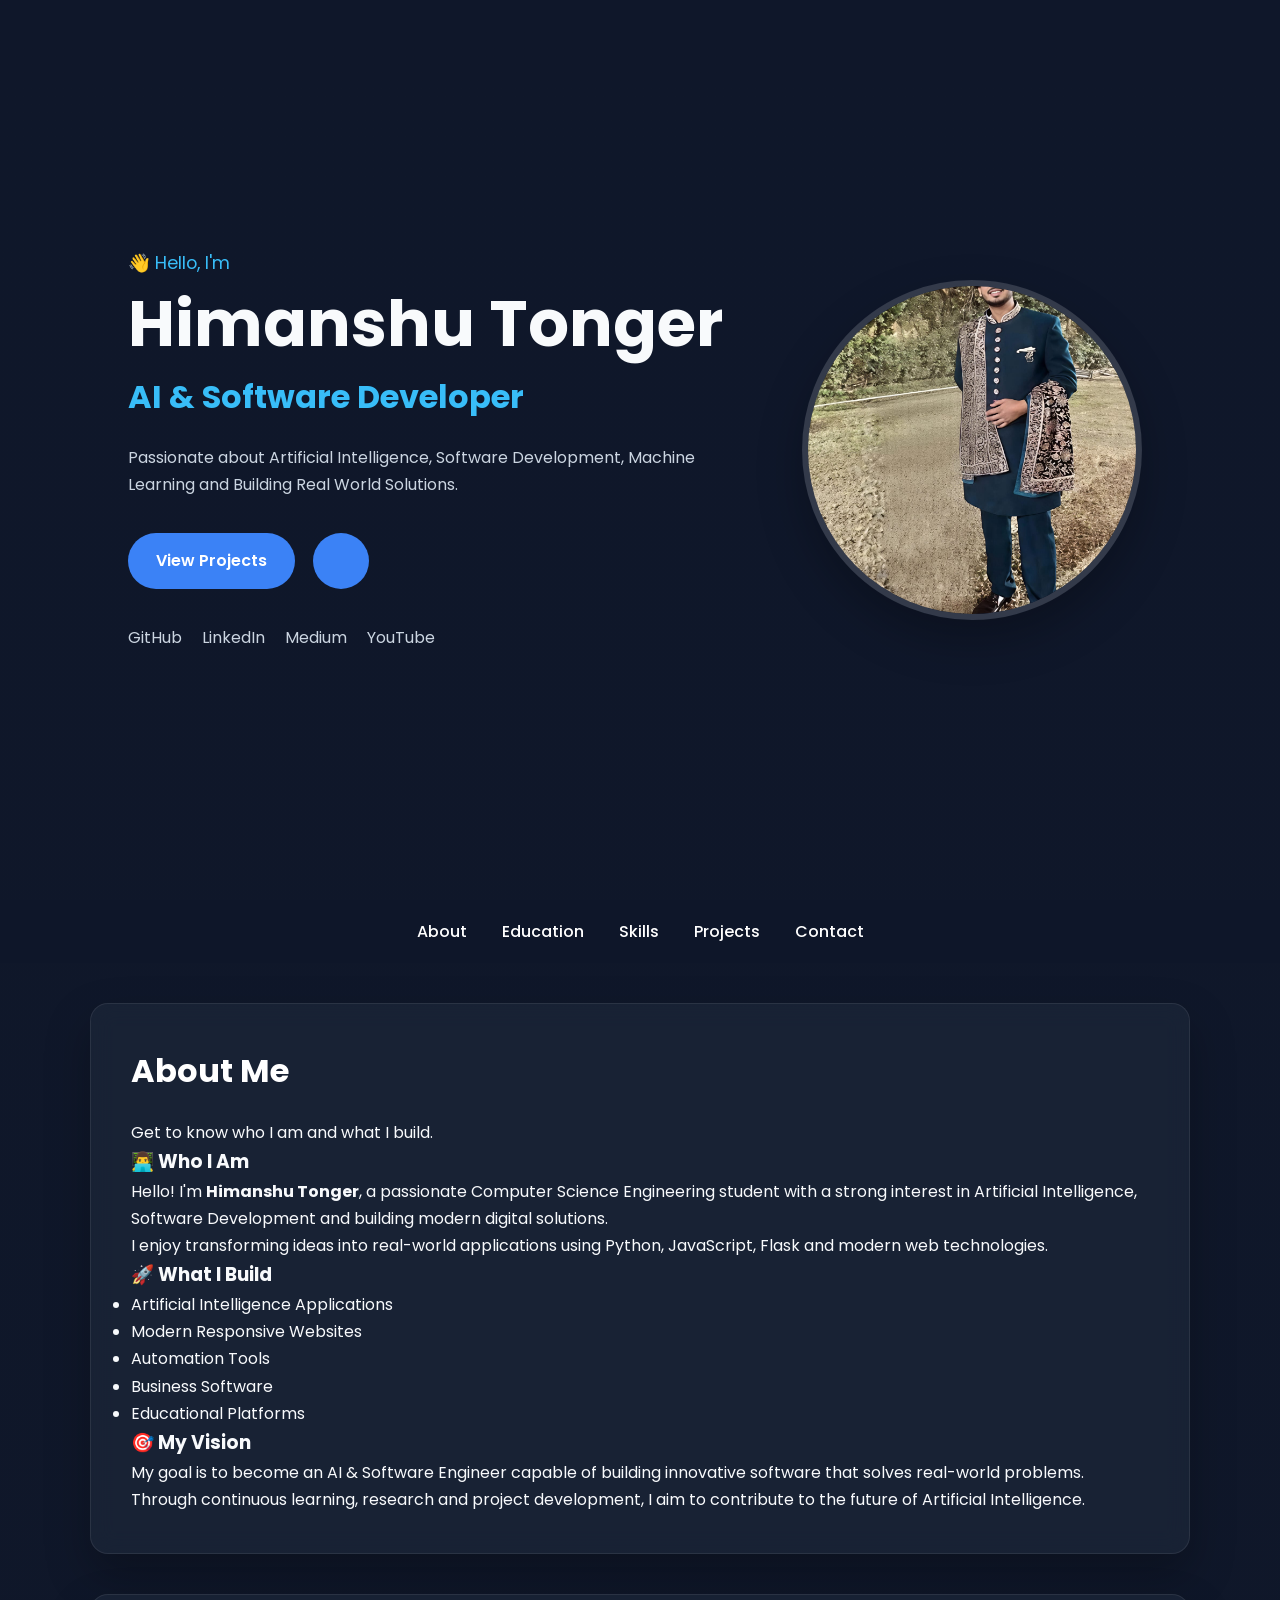
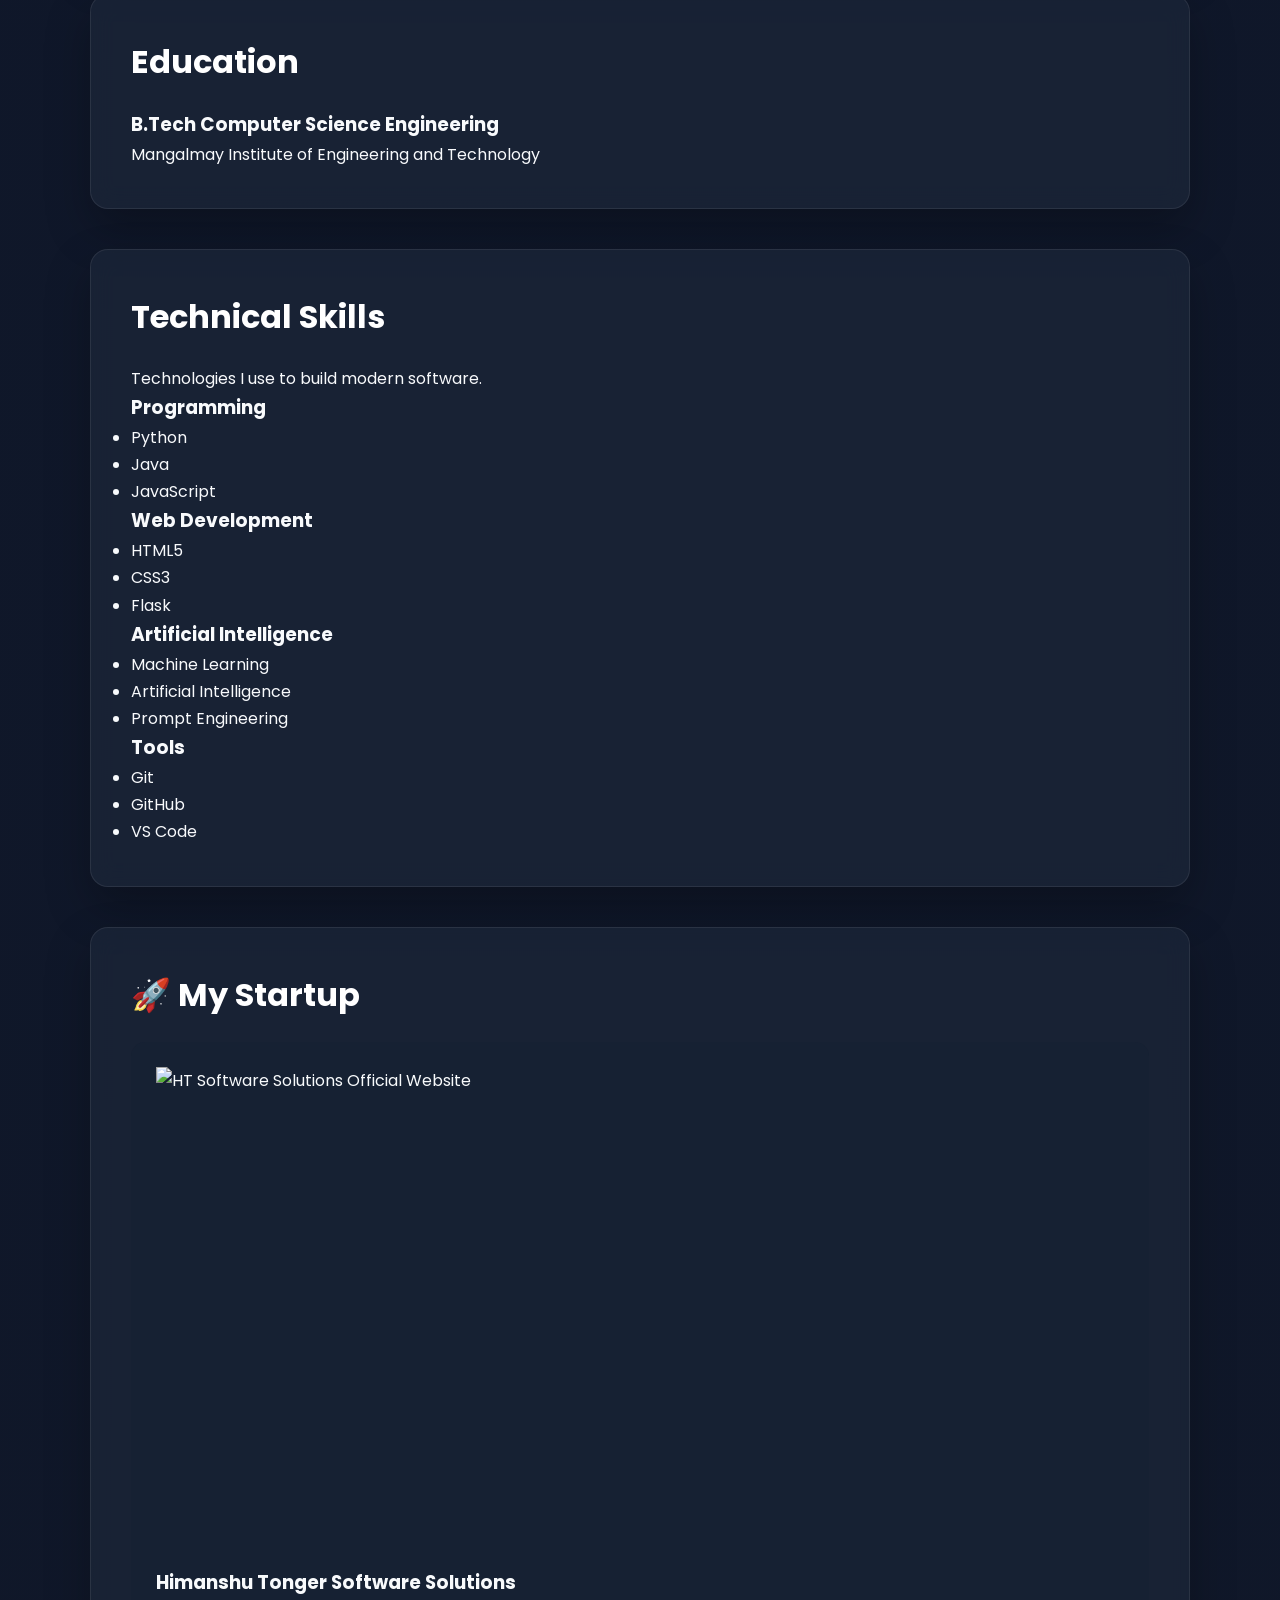
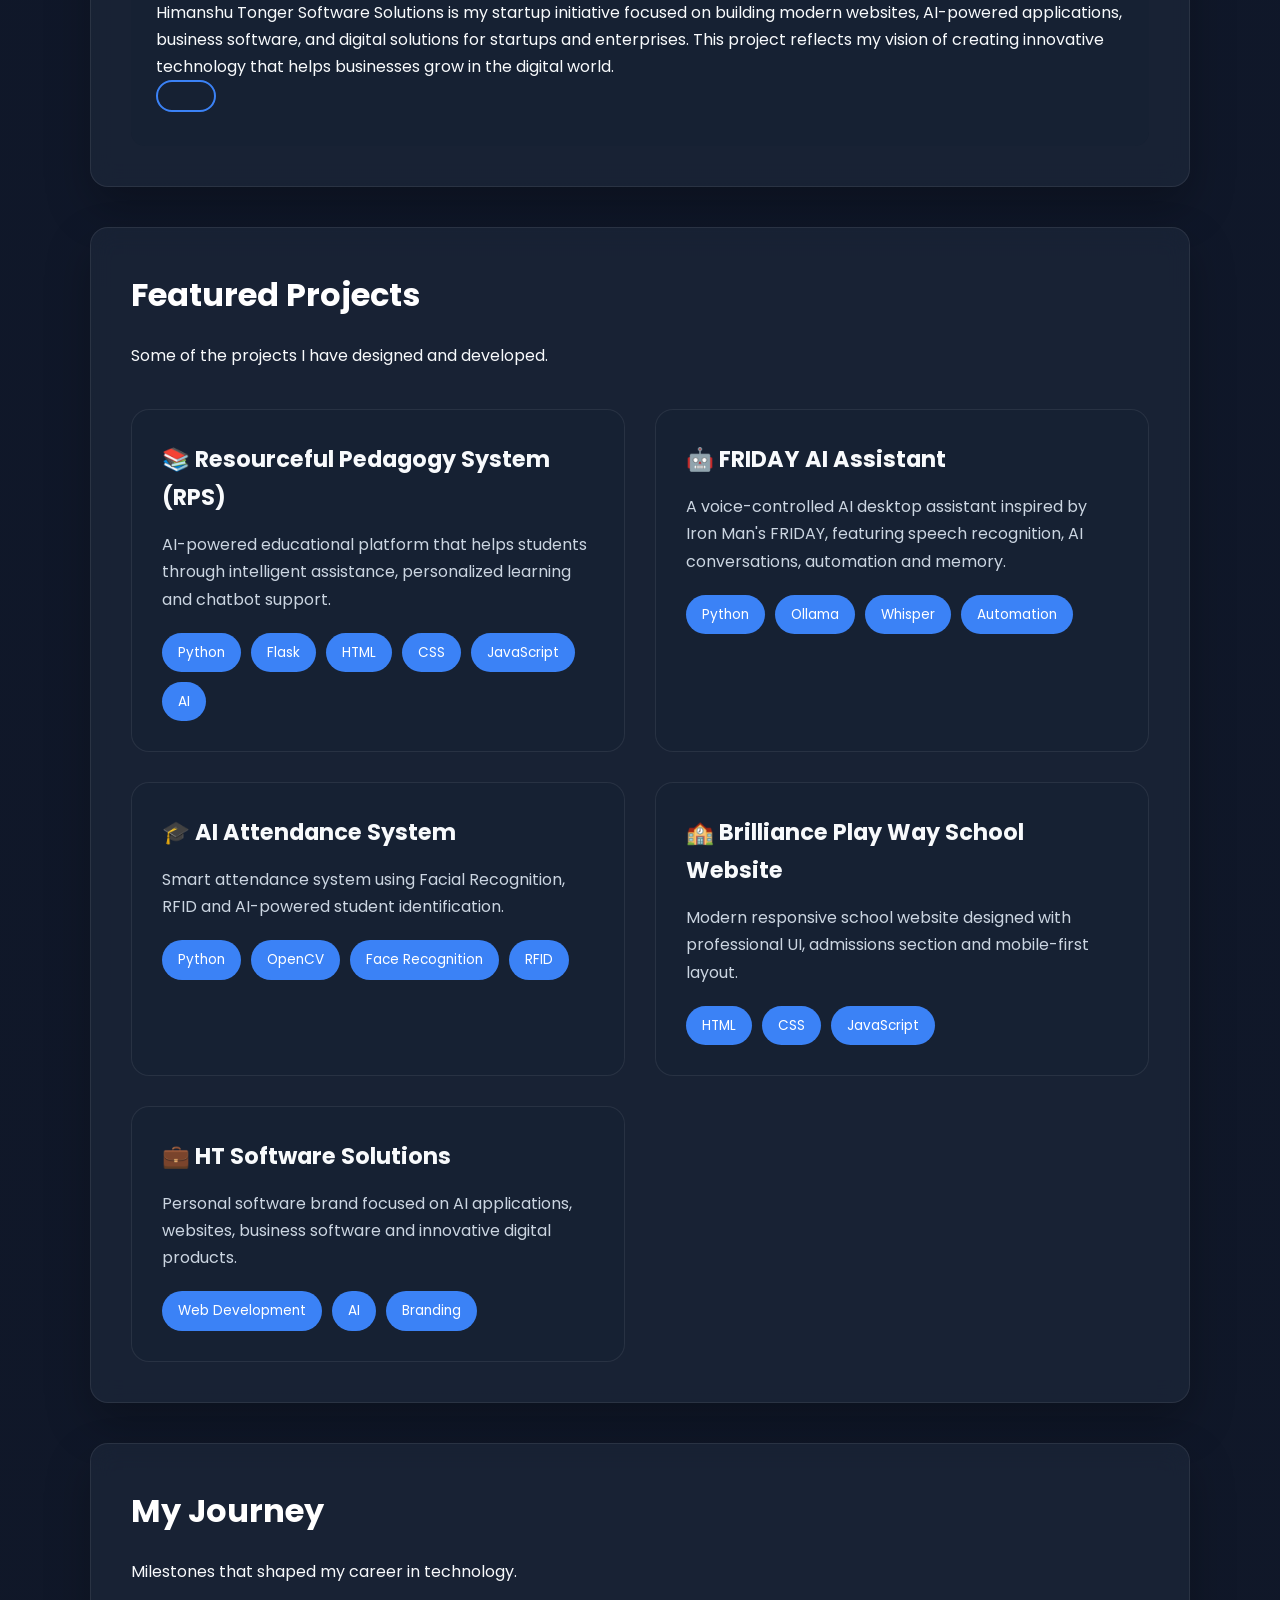
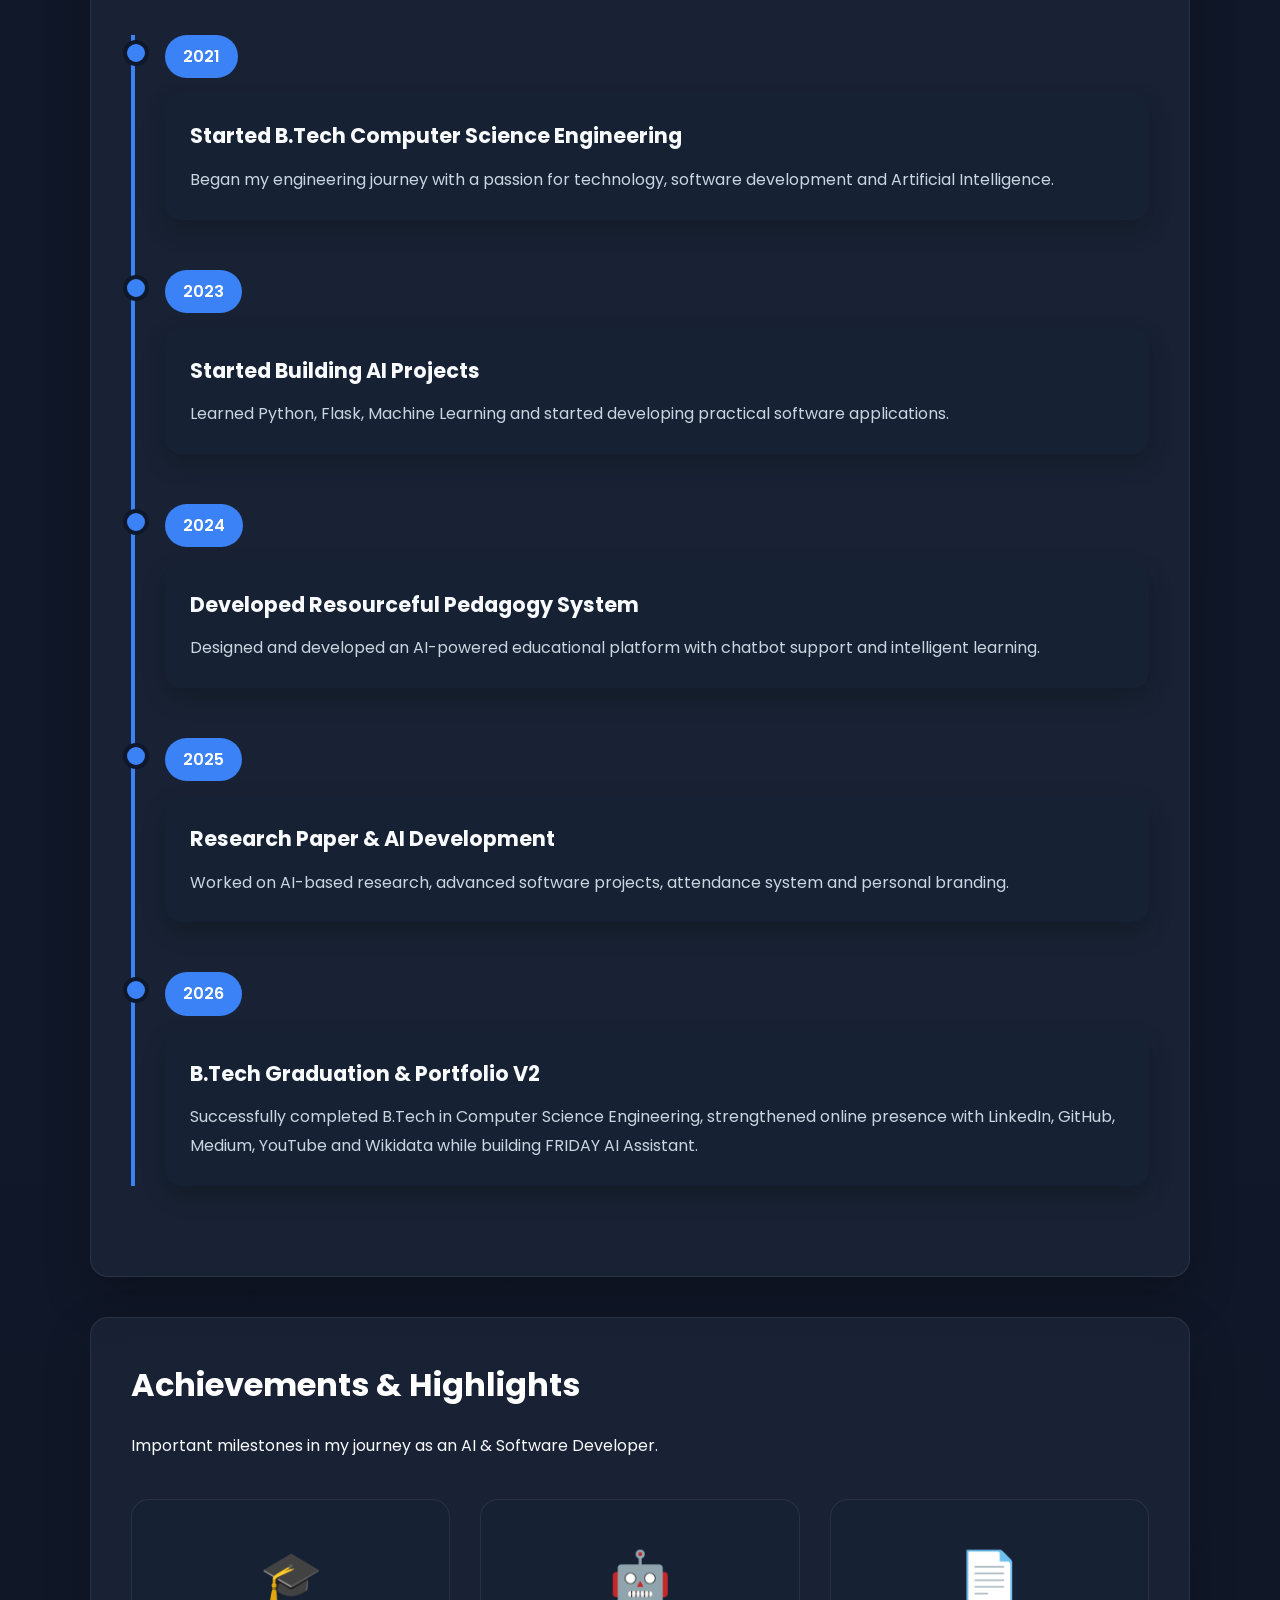
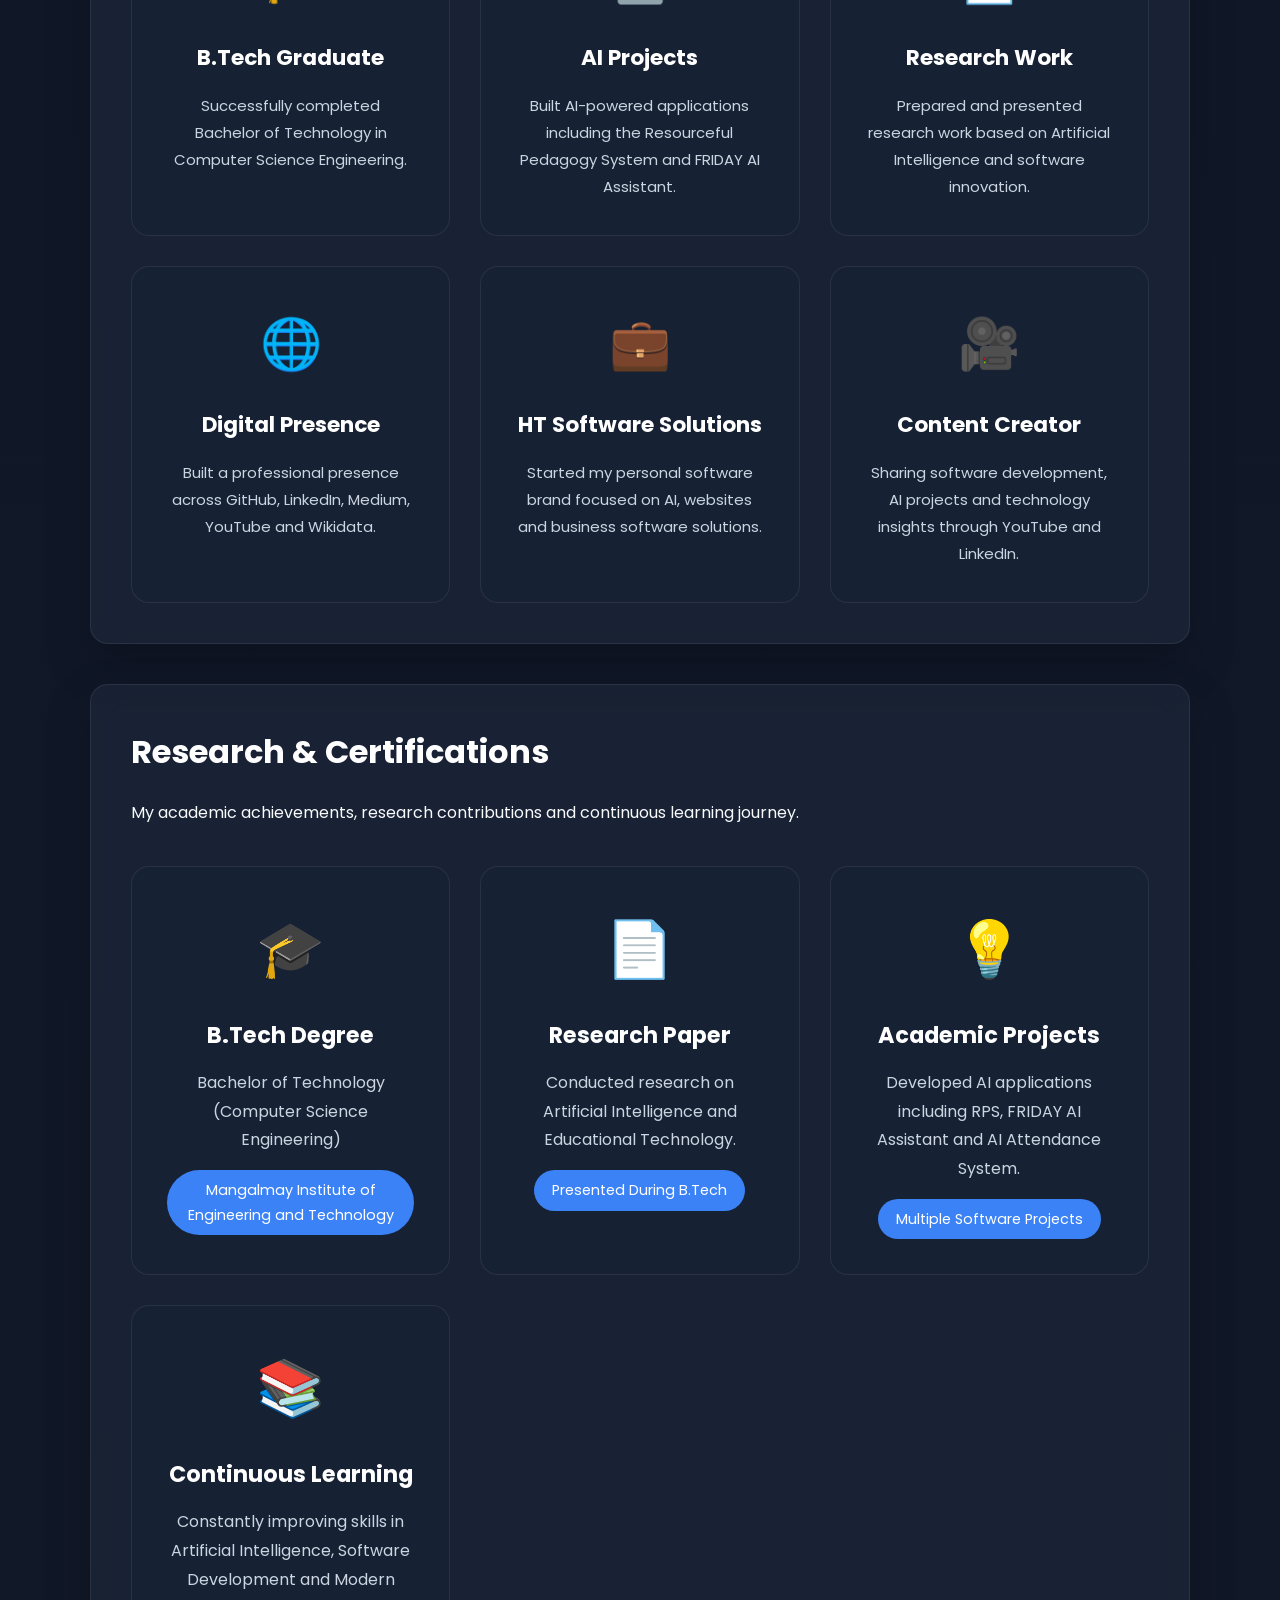
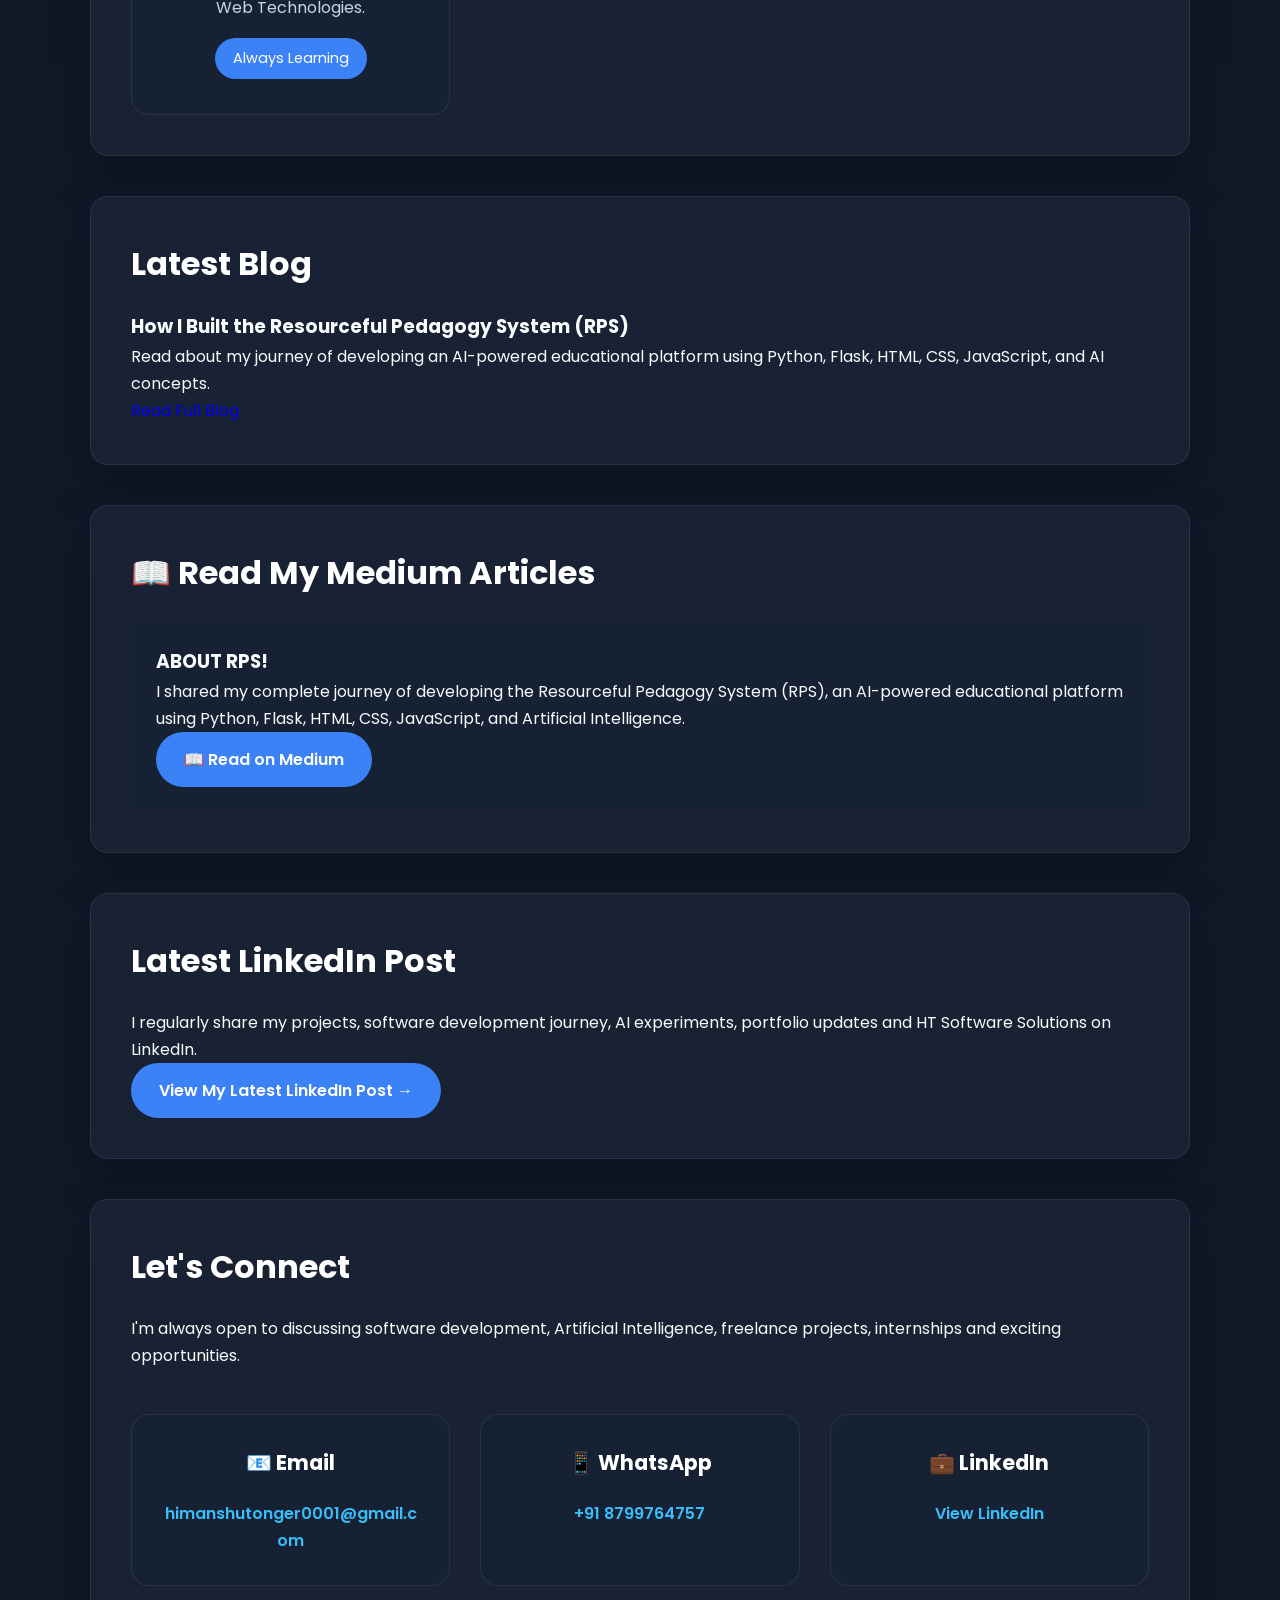
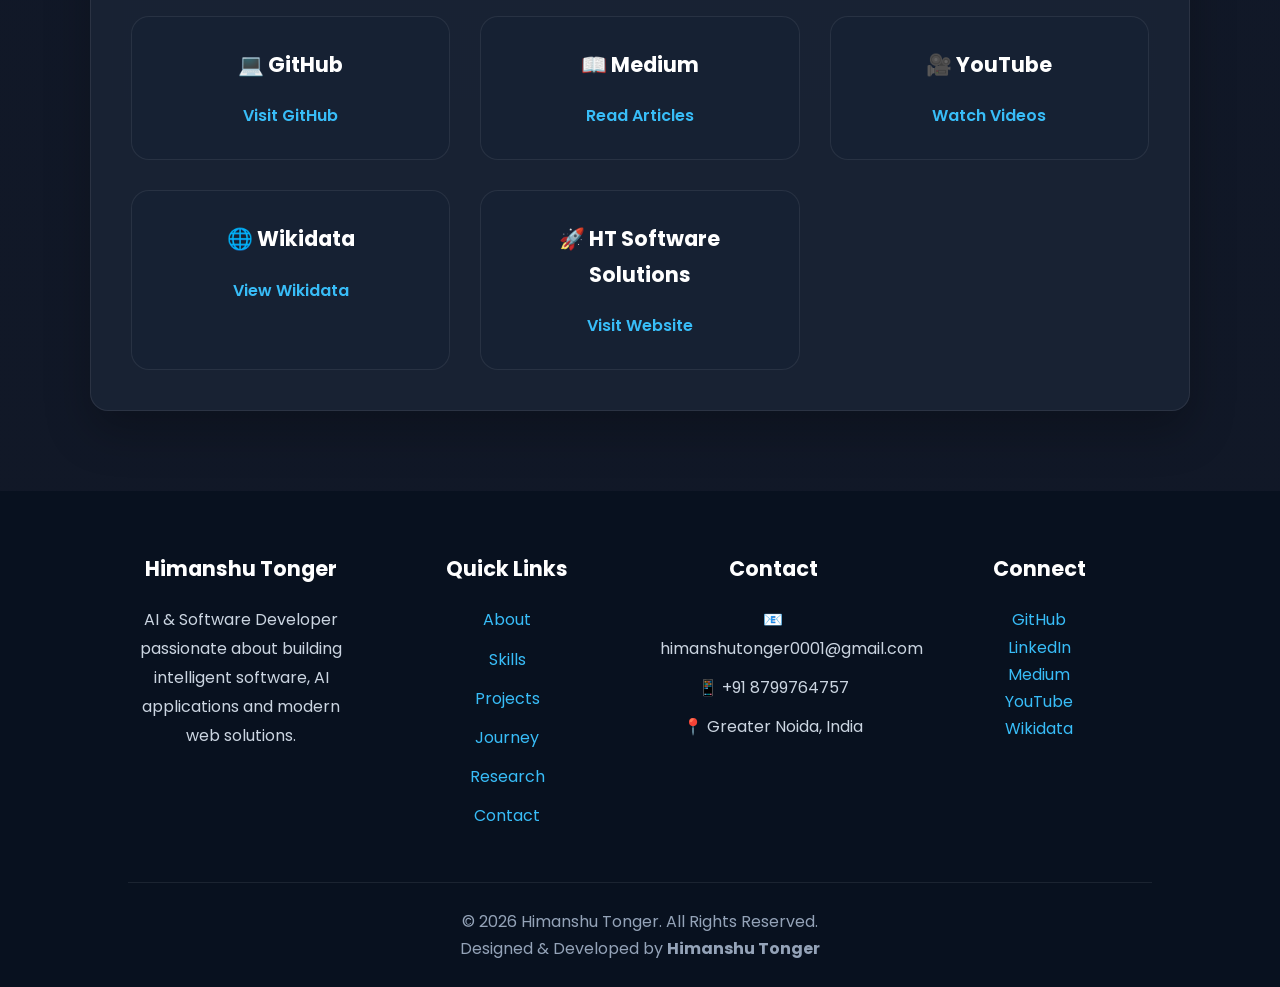
==== index.html @ 6b7b295a "Update index.html" ====
<!DOCTYPE html>
<html lang="en">
<head>

    <!-- =========================
         BASIC META
    ========================== -->
    <meta charset="UTF-8">
    <meta name="viewport" content="width=device-width, initial-scale=1.0">

    <title>Himanshu Tonger | AI & Software Developer | Portfolio</title>

    <meta name="description"
          content="Official portfolio of Himanshu Tonger, a B.Tech Computer Science Engineering student specializing in Artificial Intelligence, Software Development, Python, Java, Machine Learning, Web Development, and innovative software projects including the Resourceful Pedagogy System.">

    <meta name="keywords"
          content="Himanshu Tonger, Himanshu, AI Developer, Software Developer, Python Developer, Machine Learning, Artificial Intelligence, Portfolio, Java Developer, Flask Developer, HTML, CSS, JavaScript, RPS, Resourceful Pedagogy System">

    <meta name="author" content="Himanshu Tonger">

    <meta name="robots" content="index, follow, max-image-preview:large">

    <meta name="theme-color" content="#0f172a">

    <!-- =========================
         CANONICAL
    ========================== -->

    <link rel="canonical"
          href="https://00001himanshu.github.io/himanshu-tonger-portfolio/">

    <!-- =========================
         GOOGLE SEARCH CONSOLE
    ========================== -->

    <meta name="google-site-verification"
          content="qLuI6rU2NaeIdVQPxKvA03P9sPyZYE_vj6pDV_HA2oU">

    <!-- =========================
         FAVICON
    ========================== -->

    <link rel="icon" href="profile.jpeg" type="image/jpeg">

    <!-- =========================
         OPEN GRAPH
    ========================== -->

    <meta property="og:type" content="website">

    <meta property="og:title"
          content="Himanshu Tonger | AI & Software Developer">

    <meta property="og:description"
          content="Official portfolio of Himanshu Tonger showcasing AI, Software Development, Web Development, Machine Learning and innovative projects.">

    <meta property="og:url"
          content="https://00001himanshu.github.io/himanshu-tonger-portfolio/">

    <meta property="og:image"
          content="https://00001himanshu.github.io/himanshu-tonger-portfolio/profile.jpeg">

    <meta property="og:site_name"
          content="Himanshu Tonger Portfolio">

    <meta property="og:locale"
          content="en_IN">

    <!-- =========================
         TWITTER / X
    ========================== -->

    <meta name="twitter:card"
          content="summary_large_image">

    <meta name="twitter:title"
          content="Himanshu Tonger | AI & Software Developer">

    <meta name="twitter:description"
          content="Official portfolio of Himanshu Tonger.">

    <meta name="twitter:image"
          content="https://00001himanshu.github.io/himanshu-tonger-portfolio/profile.jpeg">

    <!-- =========================
         CSS
    ========================== -->

    <link rel="stylesheet" href="style.css">

    <!-- =========================
         PERSON SCHEMA
    ========================== -->

    <script type="application/ld+json">
{
  "@type": "Person",
  "@id": "https://00001himanshu.github.io/himanshu-tonger-portfolio/#person",

  "name": "Himanshu Tonger",

  "alternateName": "HIMANSHU TONGER",

  "url": "https://00001himanshu.github.io/himanshu-tonger-portfolio/",

  "image": {
    "@type": "ImageObject",
    "url": "https://00001himanshu.github.io/himanshu-tonger-portfolio/profile.jpeg"
  },

  "description": "B.Tech Computer Science Engineering Graduate, AI & Software Developer, Founder of HT Software Solutions.",

  "jobTitle": "AI & Software Developer",

  "nationality": {
    "@type": "Country",
    "name": "India"
  },

  "knowsLanguage": [
    "English",
    "Hindi"
  ],

  "sameAs": [

    "https://www.linkedin.com/in/himanshu-tonger-963310222/",

    "https://github.com/00001HIMANSHU",

    "https://medium.com/@himanshutonger0001",

    "https://www.youtube.com/@HIMANSHU_TONGER_1",

    "https://www.wikidata.org/wiki/Q140650287"

  ],

  "alumniOf": {

    "@type": "CollegeOrUniversity",

    "name": "Mangalmay Institute of Engineering and Technology"

  },

  "worksFor": {

    "@id":"https://00001himanshu.github.io/HT-Software-Solutions/#organization"

  },

  "knowsAbout":[

    "Artificial Intelligence",

    "Machine Learning",

    "Python",

    "JavaScript",

    "Flask",

    "Software Engineering",

    "Web Development",

    "SEO",

    "GitHub Pages"

  ]
}
</script>

    <!-- =========================
         WEBSITE SCHEMA
    ========================== -->

    <script type="application/ld+json">
{
"@context":"https://schema.org",
"@type":"WebSite",

"name":"Himanshu Tonger Portfolio",

"url":"https://00001himanshu.github.io/himanshu-tonger-portfolio/",

"publisher":{
"@id":"https://00001himanshu.github.io/himanshu-tonger-portfolio/#person"
}
}
</script>

<script type="application/ld+json">
{
  "@context":"https://schema.org",
  "@graph":[

{
"@type":"Person",
"@id":"https://00001himanshu.github.io/himanshu-tonger-portfolio/#person",
"name":"Himanshu Tonger",
"alternateName":"HIMANSHU TONGER",
"url":"https://00001himanshu.github.io/himanshu-tonger-portfolio/",
"image":"https://00001himanshu.github.io/himanshu-tonger-portfolio/profile.jpeg",
"jobTitle":"AI & Software Developer",
"description":"B.Tech Computer Science Engineering Graduate, AI & Software Developer, Founder of HT Software Solutions.",
"nationality":"Indian",
"sameAs":[
"https://www.linkedin.com/in/himanshu-tonger-963310222/",
"https://github.com/00001HIMANSHU",
"https://medium.com/@himanshutonger0001",
"https://www.youtube.com/@HIMANSHU_TONGER_1",
"https://www.wikidata.org/wiki/Q140650287"
],

"alumniOf":{
"@type":"CollegeOrUniversity",
"name":"Mangalmay Institute of Engineering and Technology"
},

"knowsAbout":[
"Artificial Intelligence",
"Machine Learning",
"Python",
"Flask",
"JavaScript",
"Web Development",
"Software Engineering"
]

},

{
  "@type":"Organization",

  "@id":"https://00001himanshu.github.io/HT-Software-Solutions/#organization",

  "name":"HT Software Solutions",

  "url":"https://00001himanshu.github.io/HT-Software-Solutions/",

  "founder":{

      "@id":"https://00001himanshu.github.io/himanshu-tonger-portfolio/#person"

  },

  "sameAs":[

      "https://github.com/00001HIMANSHU",

      "https://www.linkedin.com/in/himanshu-tonger-963310222/"

  ]
},

{
"@type":"WebSite",
"@id":"https://00001himanshu.github.io/himanshu-tonger-portfolio/#website",
"url":"https://00001himanshu.github.io/himanshu-tonger-portfolio/",
"name":"Himanshu Tonger Portfolio",
"publisher":{
"@id":"https://00001himanshu.github.io/HT-Software-Solutions/#organization"
},
"inLanguage":"en"
},

{
"@type":"WebPage",
"@id":"https://00001himanshu.github.io/himanshu-tonger-portfolio/#webpage",
"url":"https://00001himanshu.github.io/himanshu-tonger-portfolio/",
"name":"Himanshu Tonger | AI & Software Developer",
"isPartOf":{
"@id":"https://00001himanshu.github.io/himanshu-tonger-portfolio/#website"
},
"about":{
"@id":"https://00001himanshu.github.io/himanshu-tonger-portfolio/#person"
}
}

]
}
</script>
    <link rel="manifest" href="manifest.json">
</head>
<body>

    <header class="hero">

    <div class="hero-content">

        <p class="hero-intro">👋 Hello, I'm</p>

        <h1>Himanshu Tonger</h1>

        <h2>AI & Software Developer</h2>

        <p class="hero-description">

            Passionate about Artificial Intelligence, Software Development,
            Machine Learning and Building Real World Solutions.

        </p>

        <div class="hero-buttons">

            <a href="#projects" class="btn">
                View Projects
            </a>

            <a href="resume.pdf" 
                download
                class="btn"
                aria-label="Download Himanshu Tonger Resume">
                
            </a>

        </div>

        <div class="social-links">

            <a href="https://github.com/00001HIMANSHU"
               target="_blank"
               rel="noopener noreferrer">GitHub</a>

            <a href="https://www.linkedin.com/in/himanshu-tonger-963310222/"
               target="_blank"
               rel="noopener noreferrer">LinkedIn</a>

            <a href="https://medium.com/@himanshutonger0001"
               target="_blank"
               rel="noopener noreferrer">Medium</a>

            <a href="https://www.youtube.com/@HIMANSHU_TONGER_1"
               target="_blank"
               rel="noopener noreferrer">YouTube</a>

        </div>

    </div>

    <div class="hero-image">

<img
    src="profile.jpeg"
    alt="Himanshu Tonger - AI & Software Developer"
    class="profile-img"
    width="300"
    height="300"
    loading="eager"
    fetchpriority="high">

    </div>

</header>
    

    <nav>
        <a href="#about">About</a>
        <a href="#education">Education</a>
        <a href="#skills">Skills</a>
        <a href="#projects">Projects</a>
        <a href="#contact">Contact</a>
    </nav>

    <section id="about" class="about">

    <div class="section-title">
        <h2>About Me</h2>
        <p>Get to know who I am and what I build.</p>
    </div>

    <div class="about-grid">

        <div class="about-card">

            <h3>👨‍💻 Who I Am</h3>

            <p>
                Hello! I'm <strong>Himanshu Tonger</strong>, a passionate
                Computer Science Engineering student with a strong interest
                in Artificial Intelligence, Software Development and
                building modern digital solutions.
            </p>

            <p>
                I enjoy transforming ideas into real-world applications
                using Python, JavaScript, Flask and modern web technologies.
            </p>

        </div>

        <div class="about-card">

            <h3>🚀 What I Build</h3>

            <ul>

                <li>Artificial Intelligence Applications</li>

                <li>Modern Responsive Websites</li>

                <li>Automation Tools</li>

                <li>Business Software</li>

                <li>Educational Platforms</li>

            </ul>

        </div>

        <div class="about-card">

            <h3>🎯 My Vision</h3>

            <p>

                My goal is to become an AI & Software Engineer capable of
                building innovative software that solves real-world problems.

            </p>

            <p>

                Through continuous learning, research and project development,
                I aim to contribute to the future of Artificial Intelligence.

            </p>

        </div>

    </div>

</section>
    
<section id="education">
<h2>Education</h2>
<h3>B.Tech Computer Science Engineering</h3>
<p>
Mangalmay Institute of Engineering and Technology
</p>
</section>
    
    <section id="skills">

    <div class="section-title">

        <h2>Technical Skills</h2>

        <p>Technologies I use to build modern software.</p>

    </div>

    <div class="skills-grid">

        <div class="skill-card">

            <h3>Programming</h3>

            <ul>

                <li>Python</li>

                <li>Java</li>

                <li>JavaScript</li>

            </ul>

        </div>

        <div class="skill-card">

            <h3>Web Development</h3>

            <ul>

                <li>HTML5</li>

                <li>CSS3</li>

                <li>Flask</li>

            </ul>

        </div>

        <div class="skill-card">

            <h3>Artificial Intelligence</h3>

            <ul>

                <li>Machine Learning</li>

                <li>Artificial Intelligence</li>

                <li>Prompt Engineering</li>

            </ul>

        </div>

        <div class="skill-card">

            <h3>Tools</h3>

            <ul>

                <li>Git</li>

                <li>GitHub</li>

                <li>VS Code</li>

            </ul>

        </div>

    </div>

</section>

    <section id="startup">

    <h2>🚀 My Startup</h2>

    <div class="startup-card">
<img
    src="images/ht-software-solutions.png"
    alt="HT Software Solutions Official Website"
    width="900"
    height="500"
    loading="lazy">
        <h3>Himanshu Tonger Software Solutions</h3>

        <p>
            Himanshu Tonger Software Solutions is my startup initiative focused on
            building modern websites, AI-powered applications, business
            software, and digital solutions for startups and enterprises.
            This project reflects my vision of creating innovative
            technology that helps businesses grow in the digital world.
        </p>
           <a
href="https://00001himanshu.github.io/HT-Software-Solutions/"
target="_blank"
rel="noopener noreferrer"
class="btn-outline"
aria-label="Visit HT Software Solutions Website">
        </a>

    </div>

</section>
    <section id="projects" class="projects">

    <div class="section-title">

        <h2>Featured Projects</h2>

        <p>Some of the projects I have designed and developed.</p>

    </div>

    <div class="projects-grid">

        <!-- Project 1 -->

        <div class="project-card">

            <div class="project-content">

                <h3>📚 Resourceful Pedagogy System (RPS)</h3>

                <p>
                    AI-powered educational platform that helps students through
                    intelligent assistance, personalized learning and chatbot support.
                </p>

                <div class="tech-stack">

                    <span>Python</span>
                    <span>Flask</span>
                    <span>HTML</span>
                    <span>CSS</span>
                    <span>JavaScript</span>
                    <span>AI</span>

                </div>

            </div>

        </div>

        <!-- Project 2 -->

        <div class="project-card">

            <div class="project-content">

                <h3>🤖 FRIDAY AI Assistant</h3>

                <p>
                    A voice-controlled AI desktop assistant inspired by Iron Man's
                    FRIDAY, featuring speech recognition, AI conversations,
                    automation and memory.
                </p>

                <div class="tech-stack">

                    <span>Python</span>
                    <span>Ollama</span>
                    <span>Whisper</span>
                    <span>Automation</span>

                </div>

            </div>

        </div>

        <!-- Project 3 -->

        <div class="project-card">

            <div class="project-content">

                <h3>🎓 AI Attendance System</h3>

                <p>

                    Smart attendance system using Facial Recognition,
                    RFID and AI-powered student identification.

                </p>

                <div class="tech-stack">

                    <span>Python</span>
                    <span>OpenCV</span>
                    <span>Face Recognition</span>
                    <span>RFID</span>

                </div>

            </div>

        </div>

        <!-- Project 4 -->

        <div class="project-card">

            <div class="project-content">

                <h3>🏫 Brilliance Play Way School Website</h3>

                <p>

                    Modern responsive school website designed with
                    professional UI, admissions section and mobile-first layout.

                </p>

                <div class="tech-stack">

                    <span>HTML</span>
                    <span>CSS</span>
                    <span>JavaScript</span>

                </div>

            </div>

        </div>

        <!-- Project 5 -->

        <div class="project-card">

            <div class="project-content">

                <h3>💼 HT Software Solutions</h3>

                <p>

                    Personal software brand focused on AI applications,
                    websites, business software and innovative digital products.

                </p>

                <div class="tech-stack">

                    <span>Web Development</span>
                    <span>AI</span>
                    <span>Branding</span>

                </div>

            </div>

        </div>

    </div>

</section>


    <section id="journey" class="journey">

    <div class="section-title">

        <h2>My Journey</h2>

        <p>Milestones that shaped my career in technology.</p>

    </div>

    <div class="timeline">

        <div class="timeline-item">

            <div class="timeline-year">
                2021
            </div>

            <div class="timeline-content">

                <h3>Started B.Tech Computer Science Engineering</h3>

                <p>
                    Began my engineering journey with a passion for technology,
                    software development and Artificial Intelligence.
                </p>

            </div>

        </div>

        <div class="timeline-item">

            <div class="timeline-year">
                2023
            </div>

            <div class="timeline-content">

                <h3>Started Building AI Projects</h3>

                <p>
                    Learned Python, Flask, Machine Learning and started
                    developing practical software applications.
                </p>

            </div>

        </div>

        <div class="timeline-item">

            <div class="timeline-year">
                2024
            </div>

            <div class="timeline-content">

                <h3>Developed Resourceful Pedagogy System</h3>

                <p>

                    Designed and developed an AI-powered educational platform
                    with chatbot support and intelligent learning.

                </p>

            </div>

        </div>

        <div class="timeline-item">

            <div class="timeline-year">
                2025
            </div>

            <div class="timeline-content">

                <h3>Research Paper & AI Development</h3>

                <p>

                    Worked on AI-based research, advanced software projects,
                    attendance system and personal branding.

                </p>

            </div>

        </div>

        <div class="timeline-item">

            <div class="timeline-year">
                2026
            </div>

            <div class="timeline-content">

                <h3>B.Tech Graduation & Portfolio V2</h3>

                <p>

                    Successfully completed B.Tech in Computer Science Engineering,
                    strengthened online presence with LinkedIn, GitHub, Medium,
                    YouTube and Wikidata while building FRIDAY AI Assistant.

                </p>

            </div>

        </div>

    </div>

</section>

    <section id="achievements" class="achievements">

    <div class="section-title">

        <h2>Achievements & Highlights</h2>

        <p>Important milestones in my journey as an AI & Software Developer.</p>

    </div>

    <div class="achievement-grid">

        <div class="achievement-card">
            <div class="achievement-icon">🎓</div>
            <h3>B.Tech Graduate</h3>
            <p>Successfully completed Bachelor of Technology in Computer Science Engineering.</p>
        </div>

        <div class="achievement-card">
            <div class="achievement-icon">🤖</div>
            <h3>AI Projects</h3>
            <p>Built AI-powered applications including the Resourceful Pedagogy System and FRIDAY AI Assistant.</p>
        </div>

        <div class="achievement-card">
            <div class="achievement-icon">📄</div>
            <h3>Research Work</h3>
            <p>Prepared and presented research work based on Artificial Intelligence and software innovation.</p>
        </div>

        <div class="achievement-card">
            <div class="achievement-icon">🌐</div>
            <h3>Digital Presence</h3>
            <p>Built a professional presence across GitHub, LinkedIn, Medium, YouTube and Wikidata.</p>
        </div>

        <div class="achievement-card">
            <div class="achievement-icon">💼</div>
            <h3>HT Software Solutions</h3>
            <p>Started my personal software brand focused on AI, websites and business software solutions.</p>
        </div>

        <div class="achievement-card">
            <div class="achievement-icon">🎥</div>
            <h3>Content Creator</h3>
            <p>Sharing software development, AI projects and technology insights through YouTube and LinkedIn.</p>
        </div>

    </div>

</section>

    <section id="research" class="research">

    <div class="section-title">

        <h2>Research & Certifications</h2>

        <p>
            My academic achievements, research contributions and continuous learning journey.
        </p>

    </div>

    <div class="research-grid">

        <!-- Card 1 -->

        <div class="research-card">

            <div class="research-icon">🎓</div>

            <h3>B.Tech Degree</h3>

            <p>

                Bachelor of Technology (Computer Science Engineering)

            </p>

            <span>Mangalmay Institute of Engineering and Technology</span>

        </div>

        <!-- Card 2 -->

        <div class="research-card">

            <div class="research-icon">📄</div>

            <h3>Research Paper</h3>

            <p>

                Conducted research on Artificial Intelligence and Educational Technology.

            </p>

            <span>Presented During B.Tech</span>

        </div>

        <!-- Card 3 -->

        <div class="research-card">

            <div class="research-icon">💡</div>

            <h3>Academic Projects</h3>

            <p>

                Developed AI applications including RPS,
                FRIDAY AI Assistant and AI Attendance System.

            </p>

            <span>Multiple Software Projects</span>

        </div>

        <!-- Card 4 -->

        <div class="research-card">

            <div class="research-icon">📚</div>

            <h3>Continuous Learning</h3>

            <p>

                Constantly improving skills in Artificial Intelligence,
                Software Development and Modern Web Technologies.

            </p>

            <span>Always Learning</span>

        </div>

    </div>

</section>

    <section id="blog">
    <h2>Latest Blog</h2>
    <h3>How I Built the Resourceful Pedagogy System (RPS)</h3>
    <p>Read about my journey of developing an AI-powered educational platform using Python, Flask, HTML, CSS, JavaScript, and AI concepts.</p>
    <a href="blog-rps.html">Read Full Blog</a>

</section>
<!-- Medium Blog Section -->
<section id="medium-blog">
    <h2>📖 Read My Medium Articles</h2>

    <div class="blog-card">
        <h3>ABOUT RPS!</h3>

        <p>
            I shared my complete journey of developing the Resourceful Pedagogy System (RPS), an AI-powered educational platform using Python, Flask, HTML, CSS, JavaScript, and Artificial Intelligence.
        </p>

        <a href="https://medium.com/@himanshutonger0001/how-i-built-the-resourceful-pedagogy-system-rps-bddbb16d4804"
           target="_blank"
           class="btn">
           📖 Read on Medium
        </a>
    </div>
</section>

</section>

<!-- =========================
     Latest LinkedIn Post
========================= -->

<section id="linkedin-post" class="linkedin-post">

    <div class="container">

        <h2>Latest LinkedIn Post</h2>

        <p>
            I regularly share my projects, software development journey,
            AI experiments, portfolio updates and HT Software Solutions
            on LinkedIn.
        </p>

        <a href="https://www.linkedin.com/posts/himanshu-tonger-963310222_himanshutonger-himanshutongersoftwaresolutions-share-7480872383298596864-d-U-/?utm_source=share&utm_medium=member_desktop&rcm=ACoAADfuWlsBQ7R7sjHjvxeReXDl7bh4DnSSomU"
            target="_blank"
           class="btn">
            View My Latest LinkedIn Post →
        </a>

    </div>

</section>
    
<section id="contact" class="contact">

    <div class="section-title">

        <h2>Let's Connect</h2>

        <p>
            I'm always open to discussing software development,
            Artificial Intelligence, freelance projects,
            internships and exciting opportunities.
        </p>

    </div>

    <div class="contact-grid">

        <div class="contact-card">
            <h3>📧 Email</h3>

            <a href="mailto:himanshutonger0001@gmail.com">
                himanshutonger0001@gmail.com
            </a>

        </div>

        <div class="contact-card">

            <h3>📱 WhatsApp</h3>

            <a href="https://wa.me/918799764757"
               target="_blank">

                +91 8799764757

            </a>

        </div>

        <div class="contact-card">

            <h3>💼 LinkedIn</h3>

            <a href="https://www.linkedin.com/in/himanshu-tonger-963310222/"
               target="_blank">

                View LinkedIn

            </a>

        </div>

        <div class="contact-card">

            <h3>💻 GitHub</h3>

            <a href="https://github.com/00001HIMANSHU"
               target="_blank"
                rel="noopener noreferrer">

                Visit GitHub

            </a>

        </div>

        <div class="contact-card">

            <h3>📖 Medium</h3>

            <a href="https://medium.com/@himanshutonger0001"
               target="_blank">

                Read Articles

            </a>

        </div>

        <div class="contact-card">

            <h3>🎥 YouTube</h3>

            <a href="https://www.youtube.com/@HIMANSHU_TONGER_1"
               target="_blank">

                Watch Videos

            </a>

        </div>

        <div class="contact-card">

            <h3>🌐 Wikidata</h3>

            <a href="https://www.wikidata.org/wiki/Q140650287"
               target="_blank">

                View Wikidata

            </a>

        </div>

        <div class="contact-card">

            <h3>🚀 HT Software Solutions</h3>

            <a href="https://00001himanshu.github.io/HT-Software-Solutions/"
               target="_blank">

                Visit Website

            </a>

        </div>

    </div>

</section>
    
    <footer class="footer">

    <div class="footer-container">

        <!-- About -->

        <div class="footer-column">

            <h3>Himanshu Tonger</h3>

            <p>
                AI & Software Developer passionate about building
                intelligent software, AI applications and modern web
                solutions.
            </p>

        </div>

        <!-- Quick Links -->

        <div class="footer-column">

            <h3>Quick Links</h3>

            <ul>

                <li><a href="#about">About</a></li>

                <li><a href="#skills">Skills</a></li>

                <li><a href="#projects">Projects</a></li>

                <li><a href="#journey">Journey</a></li>

                <li><a href="#research">Research</a></li>

                <li><a href="#contact">Contact</a></li>

            </ul>

        </div>

        <!-- Contact -->

        <div class="footer-column">

            <h3>Contact</h3>

            <p>📧 himanshutonger0001@gmail.com</p>

            <p>📱 +91 8799764757</p>

            <p>📍 Greater Noida, India</p>

        </div>

        <!-- Social -->

        <div class="footer-column">

            <h3>Connect</h3>

            <a href="https://github.com/00001HIMANSHU" target="_blank">GitHub</a><br>

            <a href="https://www.linkedin.com/in/himanshu-tonger-963310222/" target="_blank">LinkedIn</a><br>

            <a href="https://medium.com/@himanshutonger0001" target="_blank">Medium</a><br>

            <a href="https://www.youtube.com/@HIMANSHU_TONGER_1" target="_blank">YouTube</a><br>

            <a href="https://www.wikidata.org/wiki/Q140650287" target="_blank">Wikidata</a>

        </div>

    </div>

    <div class="footer-bottom">

        <p>

            © 2026 Himanshu Tonger. All Rights Reserved.

        </p>

        <p>

            Designed & Developed by <strong>Himanshu Tonger</strong>

        </p>

    </div>

</footer>
    <script src="script.js"></script>
</body>
</html>
---- style.css ----
@import url('https://fonts.googleapis.com/css2?family=Poppins:wght@300;400;500;600;700;800&display=swap');

:root{
 --bg:#0f172a;
 --bg2:#111827;
 --card:#1e293b;
 --accent:#3b82f6;
 --accent2:#38bdf8;
 --text:#f8fafc;
 --muted:#cbd5e1;
 --radius:18px;
 --shadow:0 20px 45px rgba(0,0,0,.25);
}

*{margin:0;padding:0;box-sizing:border-box;scroll-behavior:smooth}

body{
 font-family:'Poppins',sans-serif;
 background:linear-gradient(180deg,var(--bg),var(--bg2));
 color:var(--text);
 line-height:1.7;
}

img{max-width:100%;display:block}
a{text-decoration:none}

.hero{
 min-height:100vh;
 display:flex;
 justify-content:space-between;
 align-items:center;
 gap:60px;
 padding:80px 10%;
}

.hero-content{flex:1}

.hero-intro{
 color:var(--accent2);
 font-size:1.1rem;
 margin-bottom:10px;
}

.hero h1{
 font-size:4rem;
 line-height:1.1;
 margin-bottom:10px;
}

.hero h2{
 color:var(--accent2);
 font-size:2rem;
 margin-bottom:20px;
}

.hero-description{
 max-width:650px;
 color:var(--muted);
 margin-bottom:35px;
}

.hero-buttons{
 display:flex;
 gap:18px;
 flex-wrap:wrap;
 margin-bottom:35px;
}

.btn,.btn-outline{
 padding:14px 28px;
 border-radius:999px;
 font-weight:600;
 transition:.3s;
 display:inline-block;
}

.btn{
 background:var(--accent);
 color:#fff;
}

.btn:hover{
 background:var(--accent2);
 transform:translateY(-3px);
}

.btn-outline{
 border:2px solid var(--accent);
 color:#fff;
}

.btn-outline:hover{
 background:var(--accent);
}

.social-links{
 display:flex;
 gap:20px;
 flex-wrap:wrap;
}

.social-links a{
 color:var(--muted);
 transition:.3s;
}

.social-links a:hover{
 color:var(--accent2);
}

.hero-image{
 flex:0 0 360px;
 display:flex;
 justify-content:center;
}

.hero-image img{
 width:340px;
 height:340px;
 border-radius:50%;
 object-fit:cover;
 border:6px solid rgba(255,255,255,.15);
 box-shadow:var(--shadow);
 animation:float 4s ease-in-out infinite;
}

nav{
 position:sticky;
 top:0;
 z-index:999;
 display:flex;
 justify-content:center;
 gap:35px;
 padding:18px;
 background:rgba(15,23,42,.82);
 backdrop-filter:blur(12px);
}

nav a{
 color:#fff;
 font-weight:500;
 transition:.3s;
}

nav a:hover{color:var(--accent2)}

section{
 width:min(1100px,90%);
 margin:40px auto;
 background:rgba(30,41,59,.65);
 backdrop-filter:blur(12px);
 border:1px solid rgba(255,255,255,.08);
 border-radius:var(--radius);
 padding:40px;
 box-shadow:var(--shadow);
}

h2{
 font-size:2rem;
 color:#fff;
 margin-bottom:20px;
}

.project,.startup-card,.blog-card{
 background:#162133;
 border-radius:14px;
 padding:25px;
 transition:.3s;
}

.project:hover,
.startup-card:hover,
.blog-card:hover{
 transform:translateY(-6px);
}

.contact a{color:var(--accent2)}

footer{
 text-align:center;
 padding:35px;
 margin-top:60px;
 background:#08111f;
}

@keyframes float{
0%,100%{transform:translateY(0)}
50%{transform:translateY(-15px)}
}

@media(max-width:900px){
.hero{
 flex-direction:column-reverse;
 text-align:center;
}
.hero-buttons,.social-links{
 justify-content:center;
}
.hero h1{font-size:2.8rem}
.hero h2{font-size:1.5rem}
.hero-image img{
 width:250px;
 height:250px;
}
nav{
 flex-wrap:wrap;
 gap:16px;
}
section{
 padding:25px;
}
}
/* =========================
   PROJECTS
========================= */

.projects-grid{

display:grid;

grid-template-columns:repeat(auto-fit,minmax(320px,1fr));

gap:30px;

margin-top:40px;

}

.project-card{

background:#162133;

padding:30px;

border-radius:18px;

transition:.35s;

border:1px solid rgba(255,255,255,.08);

}

.project-card:hover{

transform:translateY(-10px);

box-shadow:0 20px 40px rgba(0,0,0,.25);

}

.project-card h3{

margin-bottom:15px;

font-size:1.4rem;

}

.project-card p{

color:#cbd5e1;

margin-bottom:20px;

}

.tech-stack{

display:flex;

flex-wrap:wrap;

gap:10px;

}

.tech-stack span{

background:#3b82f6;

padding:8px 16px;

border-radius:50px;

font-size:.85rem;

color:white;

}

/*==========================
        TIMELINE
==========================*/

.timeline{

position:relative;

margin-top:50px;

padding-left:30px;

border-left:4px solid #3b82f6;

}

.timeline-item{

margin-bottom:50px;

position:relative;

}

.timeline-item::before{

content:"";

position:absolute;

left:-42px;

top:5px;

width:18px;

height:18px;

background:#3b82f6;

border-radius:50%;

border:4px solid #0f172a;

}

.timeline-year{

display:inline-block;

background:#3b82f6;

color:white;

padding:8px 18px;

border-radius:30px;

font-weight:600;

margin-bottom:15px;

}

.timeline-content{

background:#162133;

padding:25px;

border-radius:16px;

box-shadow:0 10px 25px rgba(0,0,0,.20);

}

.timeline-content h3{

margin-bottom:12px;

font-size:1.3rem;

}

.timeline-content p{

color:#cbd5e1;

line-height:1.8;

}
/*=========================
      ACHIEVEMENTS
==========================*/

.achievement-grid{

display:grid;

grid-template-columns:repeat(auto-fit,minmax(300px,1fr));

gap:30px;

margin-top:40px;

}

.achievement-card{

background:#162133;

padding:35px;

border-radius:18px;

text-align:center;

transition:.35s;

border:1px solid rgba(255,255,255,.08);

}

.achievement-card:hover{

transform:translateY(-10px);

box-shadow:0 20px 40px rgba(0,0,0,.30);

border-color:#3b82f6;

}

.achievement-icon{

font-size:50px;

margin-bottom:20px;

}

.achievement-card h3{

margin-bottom:15px;

font-size:1.35rem;

color:white;

}

.achievement-card p{

color:#cbd5e1;

line-height:1.8;

font-size:15px;

}

/*==========================
      CONTACT
===========================*/

.contact-grid{

display:grid;

grid-template-columns:repeat(auto-fit,minmax(260px,1fr));

gap:30px;

margin-top:45px;

}

.contact-card{

background:#162133;

padding:30px;

border-radius:18px;

text-align:center;

transition:.35s;

border:1px solid rgba(255,255,255,.08);

}

.contact-card:hover{

transform:translateY(-10px);

box-shadow:0 20px 40px rgba(0,0,0,.30);

border-color:#3b82f6;

}

.contact-card h3{

margin-bottom:20px;

font-size:1.3rem;

color:white;

}

.contact-card a{

color:#38bdf8;

font-weight:600;

word-break:break-word;

}

.contact-card a:hover{

color:white;

}
/*==========================
      RESEARCH
==========================*/

.research-grid{

display:grid;

grid-template-columns:repeat(auto-fit,minmax(280px,1fr));

gap:30px;

margin-top:40px;

}

.research-card{

background:#162133;

padding:35px;

border-radius:18px;

text-align:center;

transition:.35s;

border:1px solid rgba(255,255,255,.08);

}

.research-card:hover{

transform:translateY(-10px);

border-color:#3b82f6;

box-shadow:0 20px 40px rgba(0,0,0,.30);

}

.research-icon{

font-size:55px;

margin-bottom:20px;

}

.research-card h3{

font-size:1.4rem;

margin-bottom:15px;

color:white;

}

.research-card p{

color:#cbd5e1;

margin-bottom:15px;

line-height:1.8;

}

.research-card span{

display:inline-block;

background:#3b82f6;

padding:8px 18px;

border-radius:50px;

font-size:.9rem;

color:white;

}
/*==========================
        FOOTER
==========================*/

.footer{

background:#08111f;

margin-top:80px;

padding:60px 10% 25px;

}

.footer-container{

display:grid;

grid-template-columns:repeat(auto-fit,minmax(220px,1fr));

gap:40px;

}

.footer-column h3{

color:white;

margin-bottom:20px;

font-size:1.3rem;

}

.footer-column p{

color:#cbd5e1;

line-height:1.8;

margin-bottom:10px;

}

.footer-column ul{

list-style:none;

padding:0;

}

.footer-column ul li{

margin-bottom:12px;

}

.footer-column a{

color:#38bdf8;

transition:.3s;

}

.footer-column a:hover{

color:white;

padding-left:5px;

}

.footer-bottom{

margin-top:40px;

padding-top:25px;

border-top:1px solid rgba(255,255,255,.08);

text-align:center;

color:#94a3b8;

}
/*==============================
ACTIVE NAVBAR
===============================*/

nav a.active{

color:#38bdf8;

}

/*==============================
SCROLL TO TOP
===============================*/

#topBtn{

position:fixed;

bottom:30px;

right:30px;

width:55px;

height:55px;

border:none;

border-radius:50%;

background:#3b82f6;

color:white;

font-size:22px;

cursor:pointer;

opacity:0;

visibility:hidden;

transition:.3s;

z-index:999;

box-shadow:0 10px 30px rgba(0,0,0,.3);

}

#topBtn.show{

opacity:1;

visibility:visible;

}

#topBtn:hover{

background:#38bdf8;

transform:translateY(-5px);

}
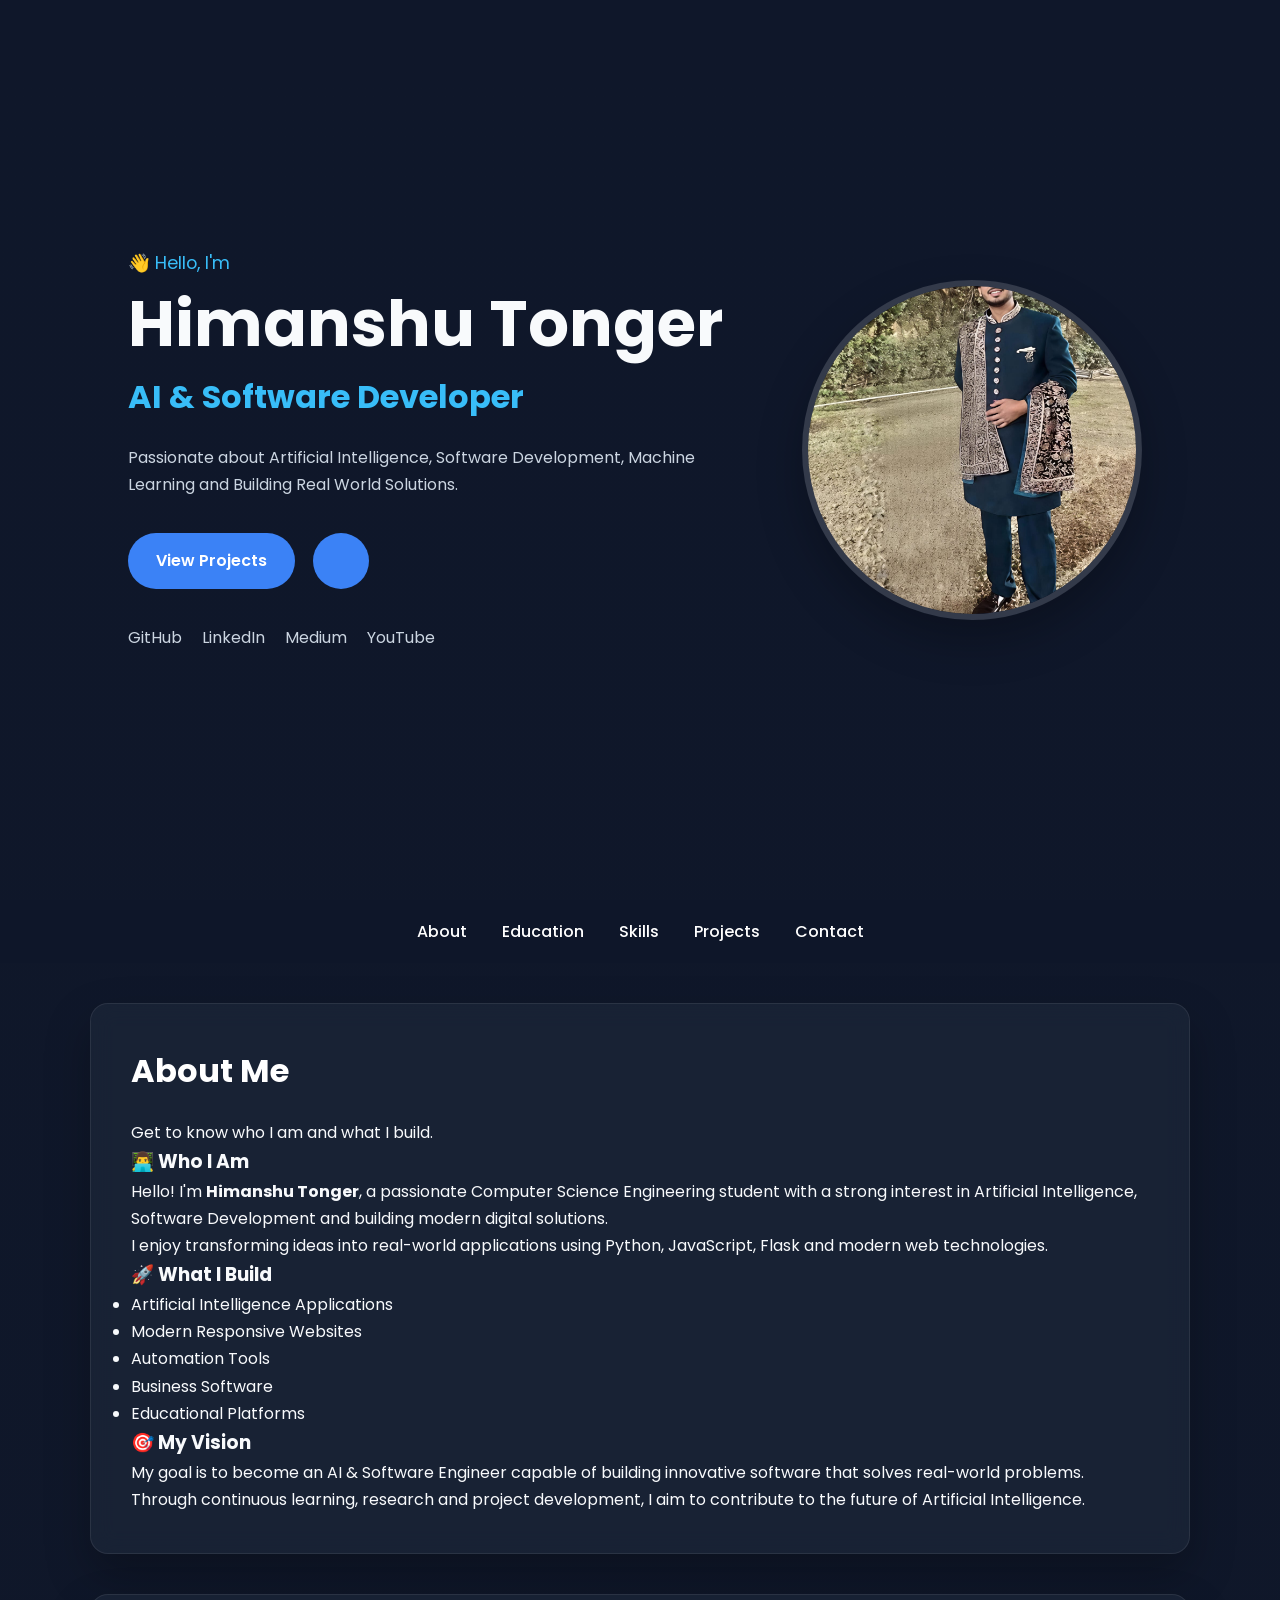
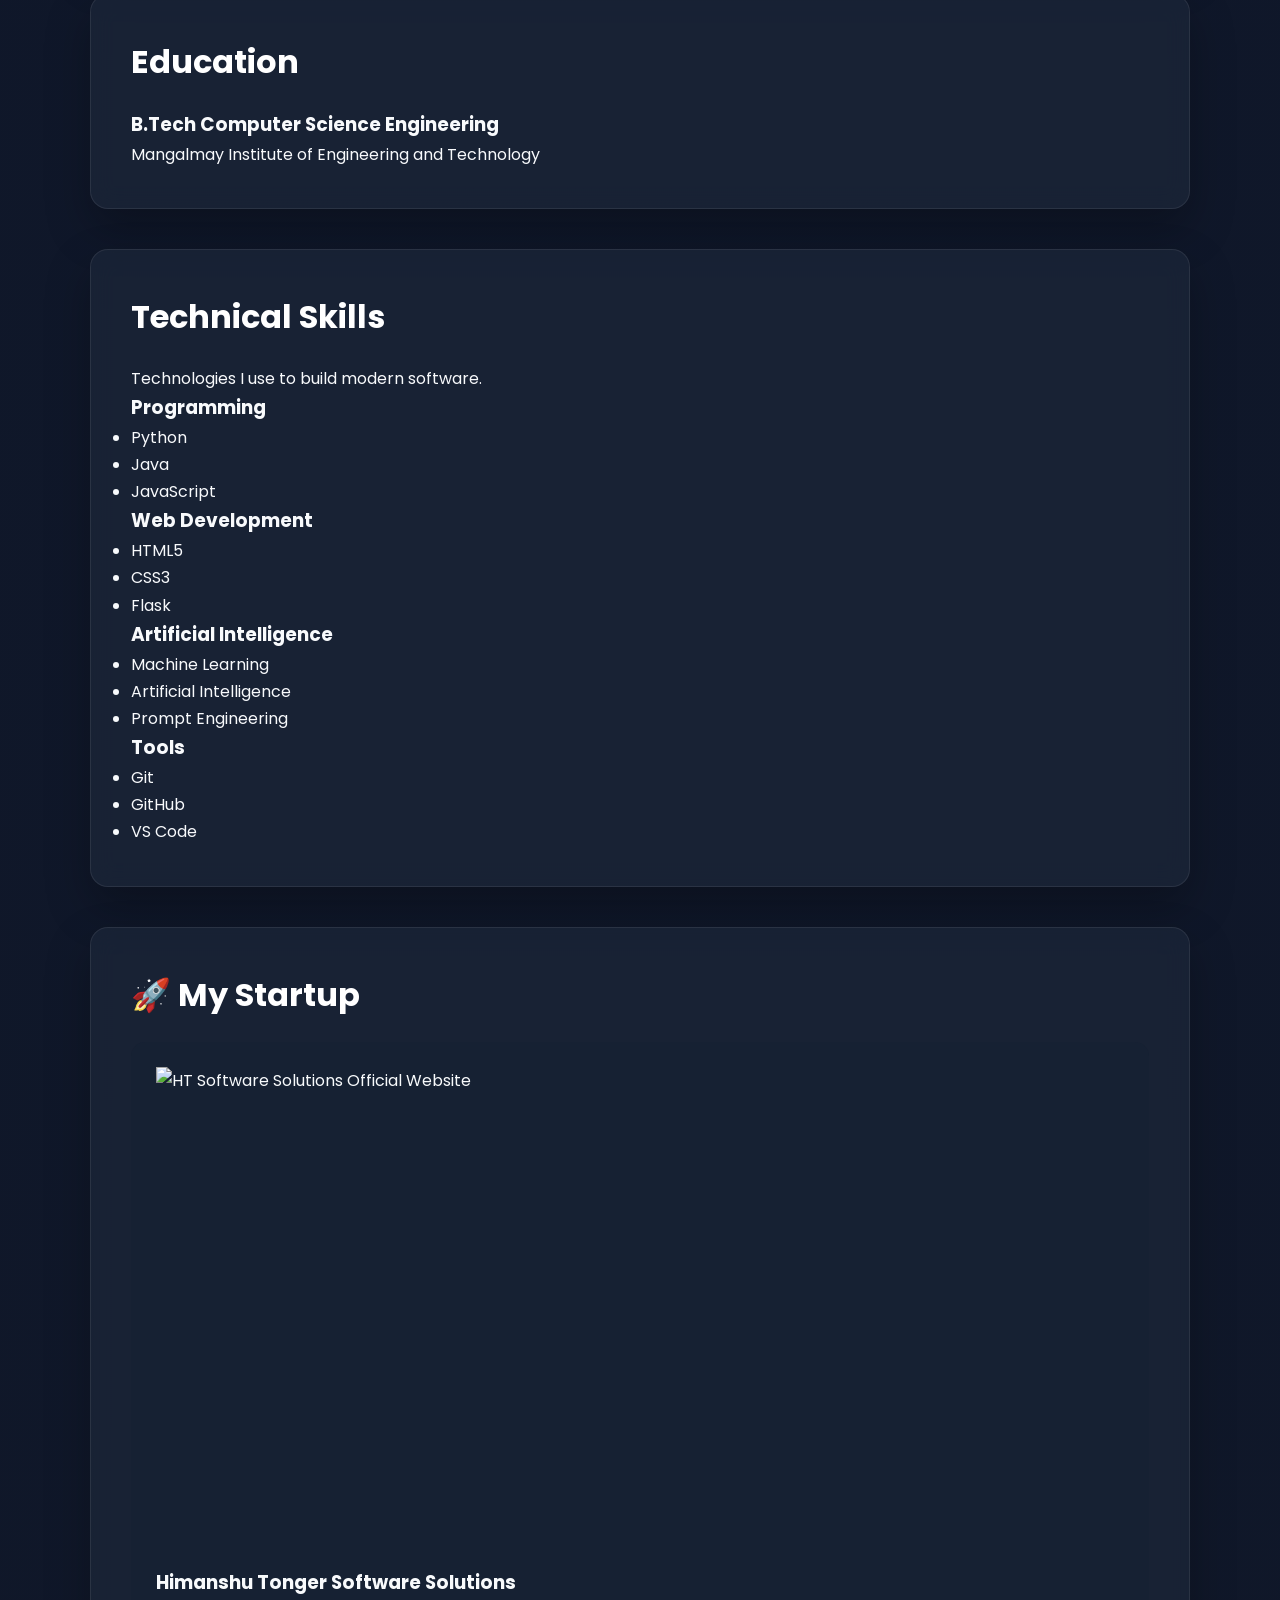
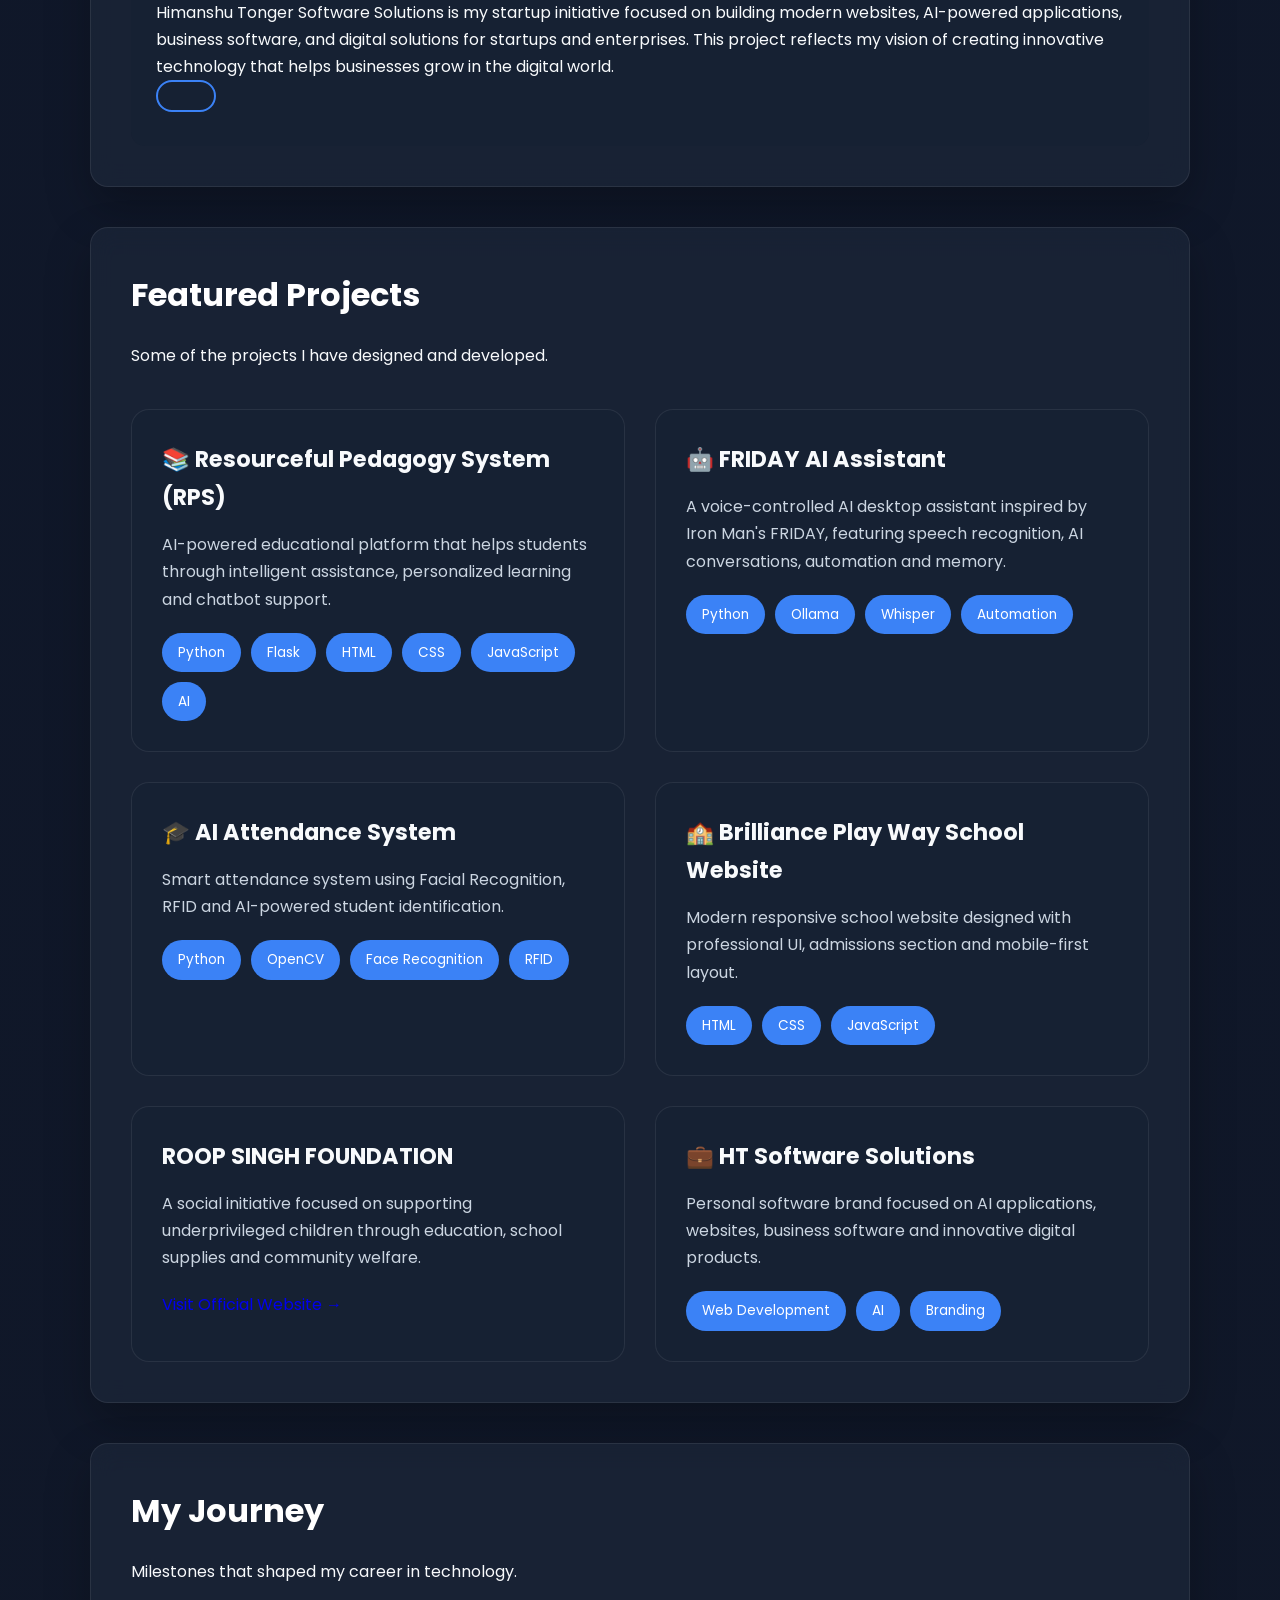
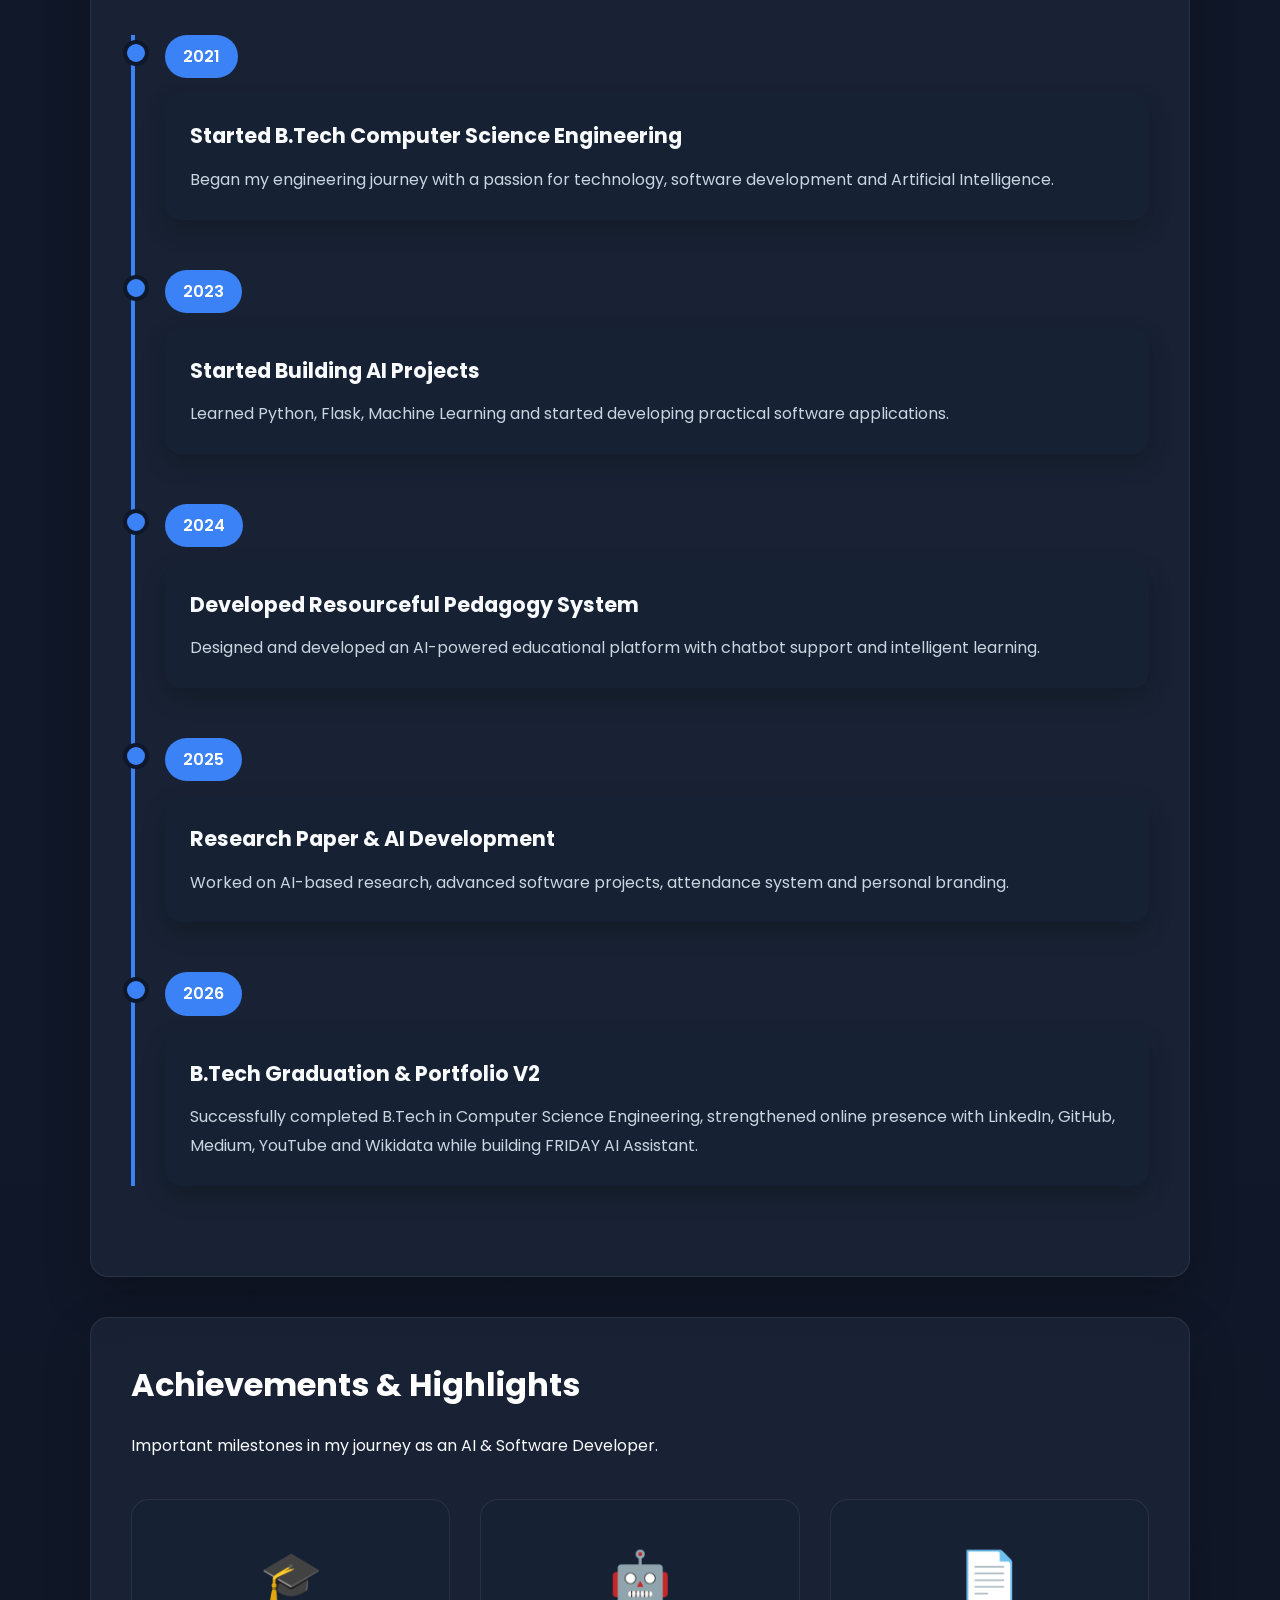
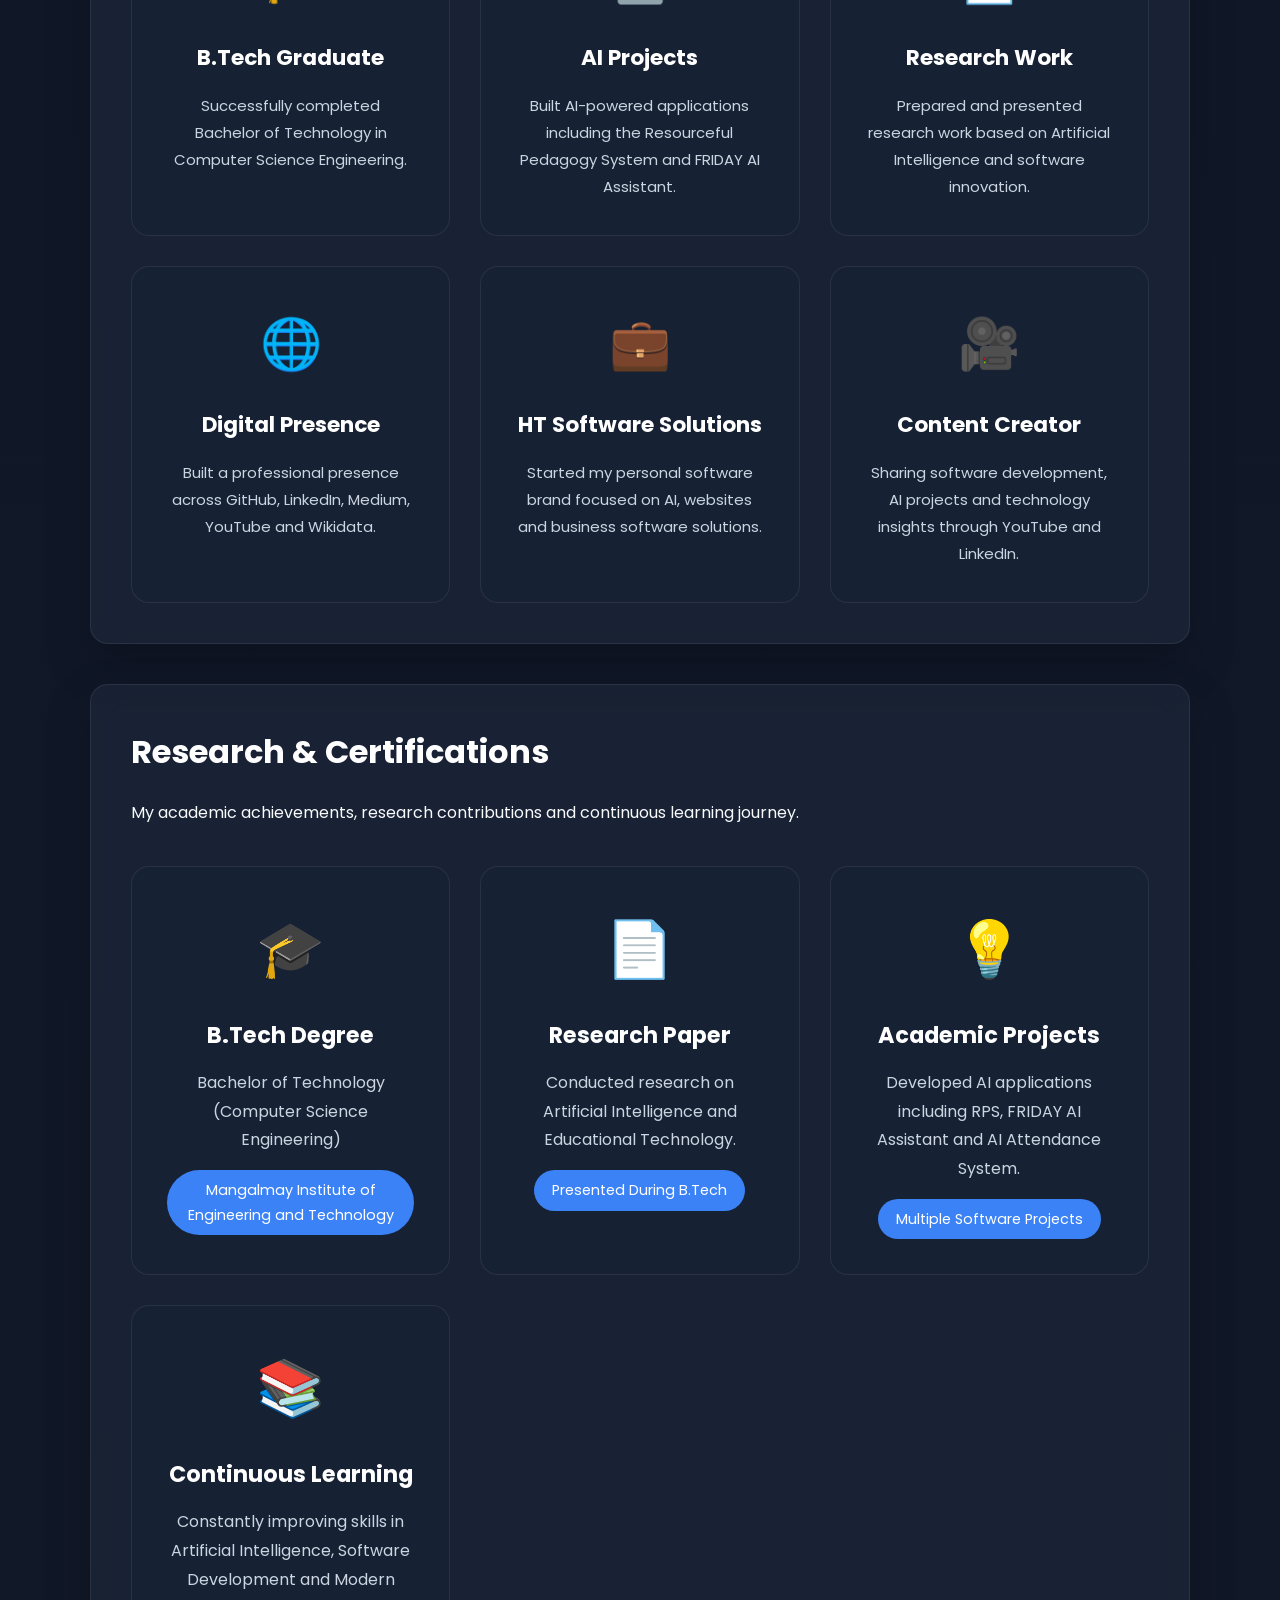
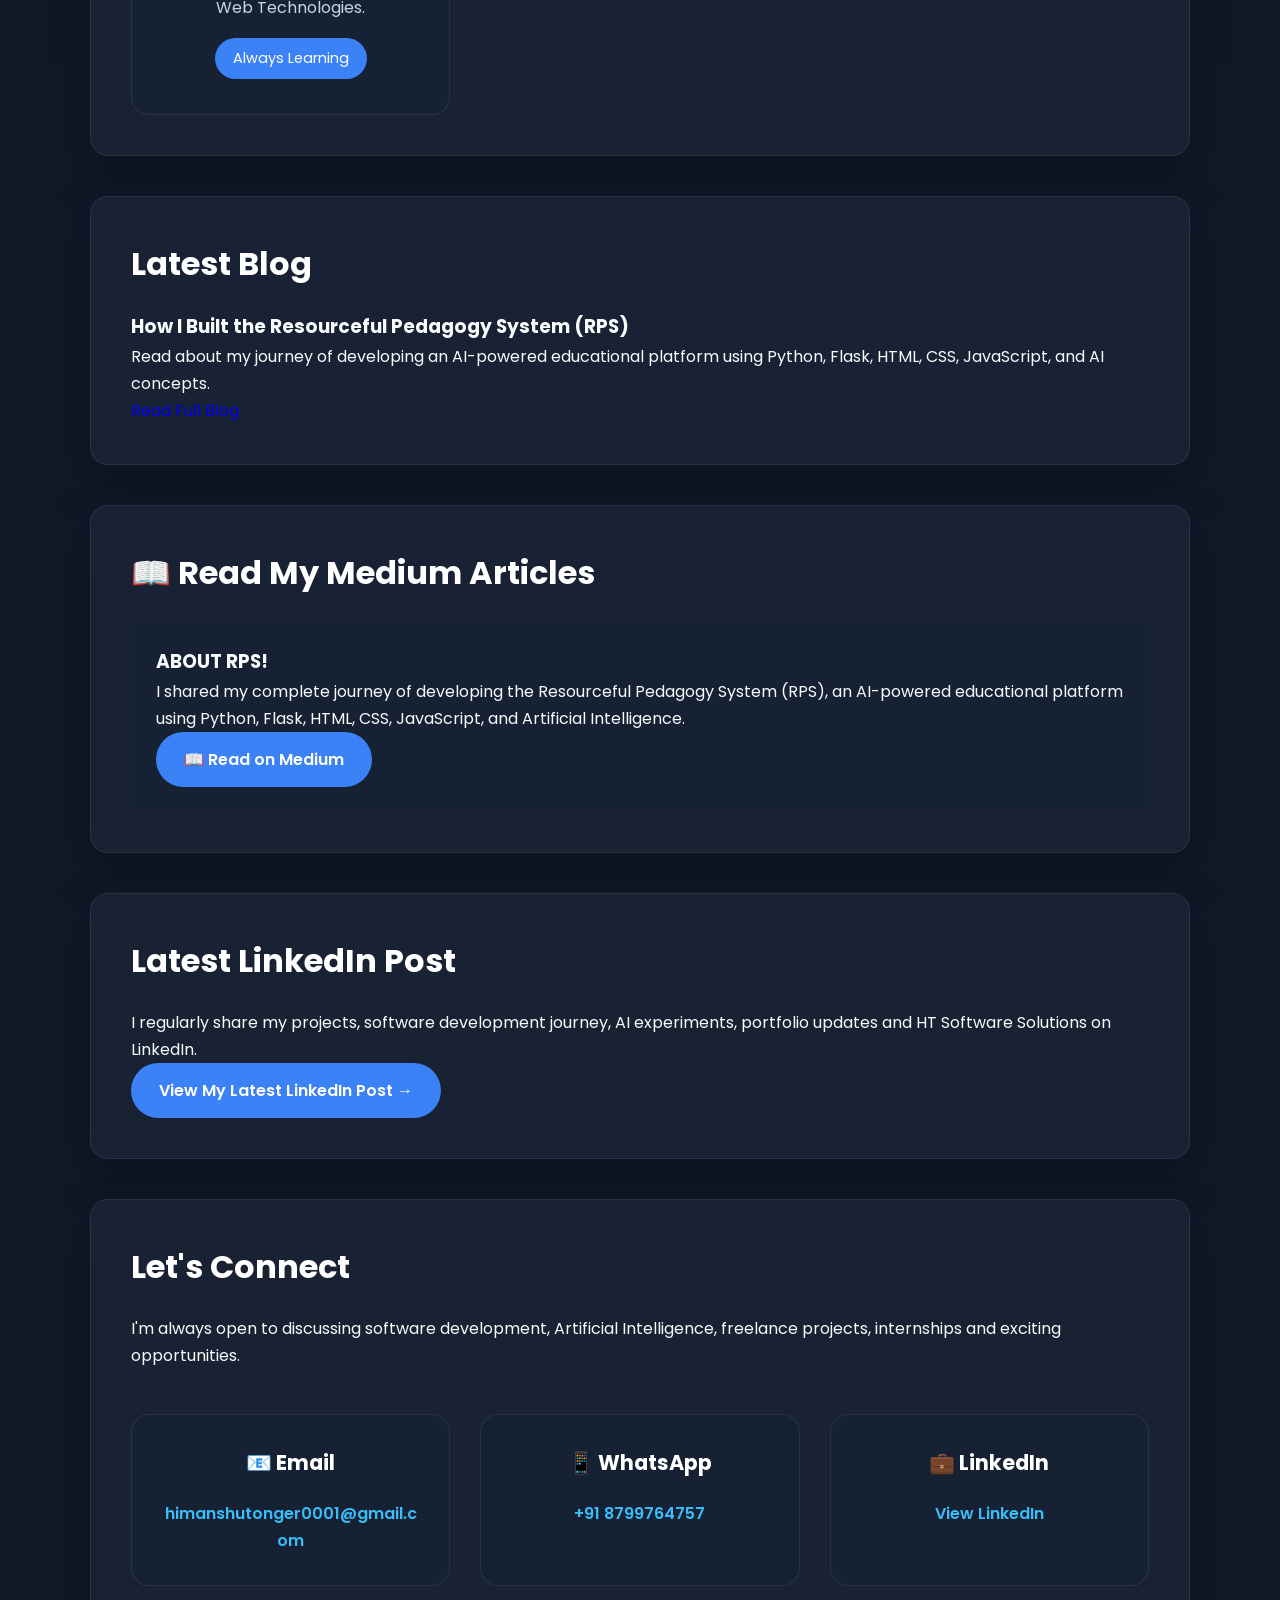
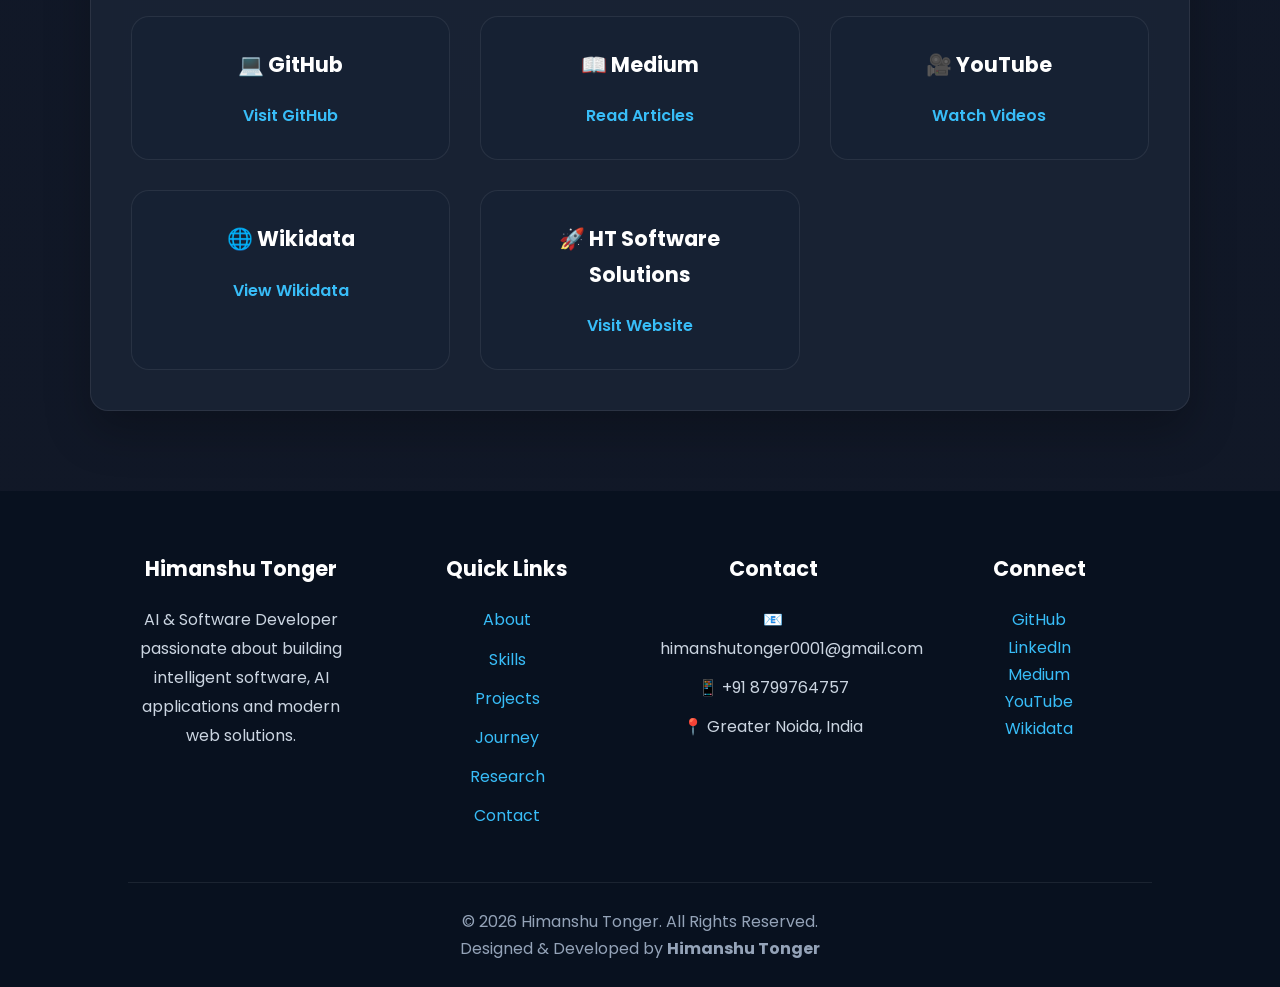
==== commit 61d3bf90: "Update index.html" ====
--- a/index.html
+++ b/index.html
@@ -677,8 +677,28 @@
             </div>
 
         </div>
-
-        <!-- Project 5 -->
+                <!-- Project 5 -->
+
+<div class="project-card">
+    <h3>ROOP SINGH FOUNDATION</h3>
+
+    <p>
+        A social initiative focused on supporting
+        underprivileged children through education,
+        school supplies and community welfare.
+    </p>
+
+    <a
+      href="https://00001himanshu.github.io/Roop-Singh-Foundation/"
+      target="_blank"
+      rel="noopener noreferrer">
+        Visit Official Website →
+    </a>
+</div>
+
+        
+
+        <!-- Project 6 -->
 
         <div class="project-card">
 
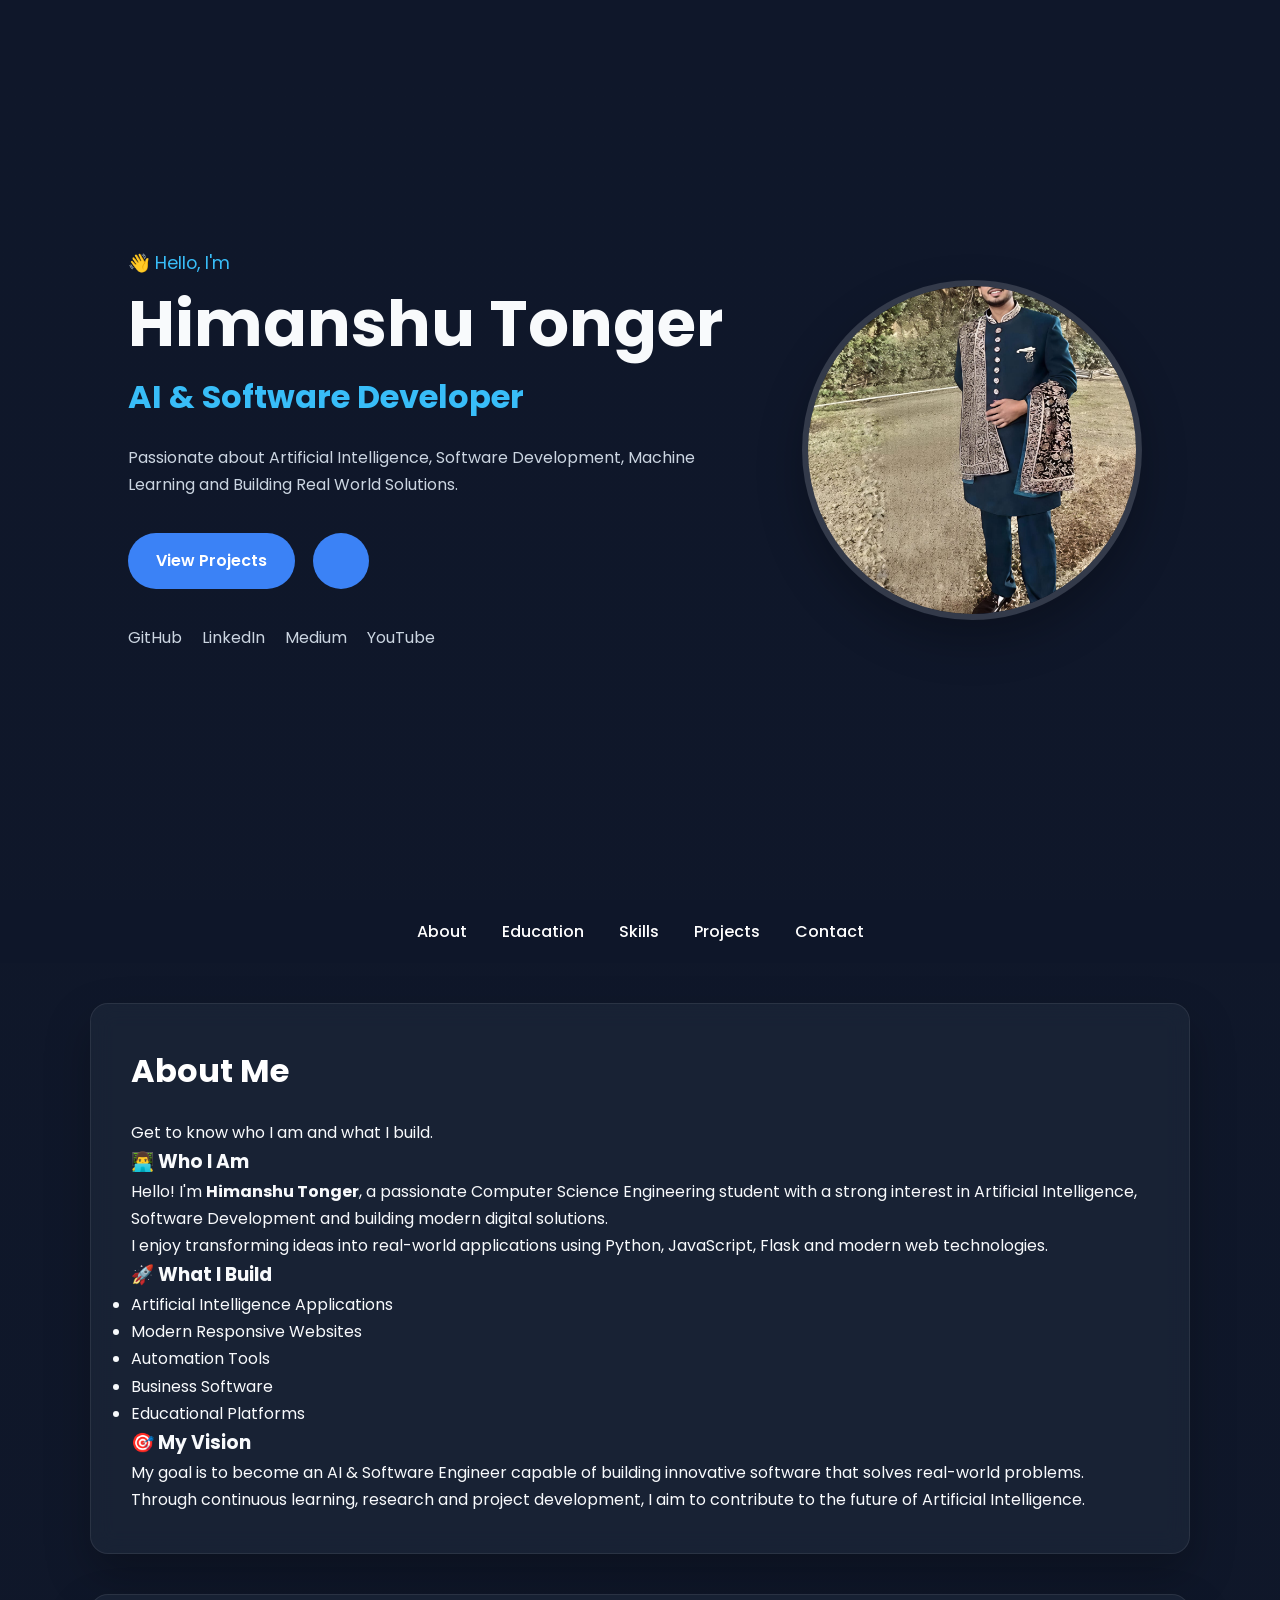
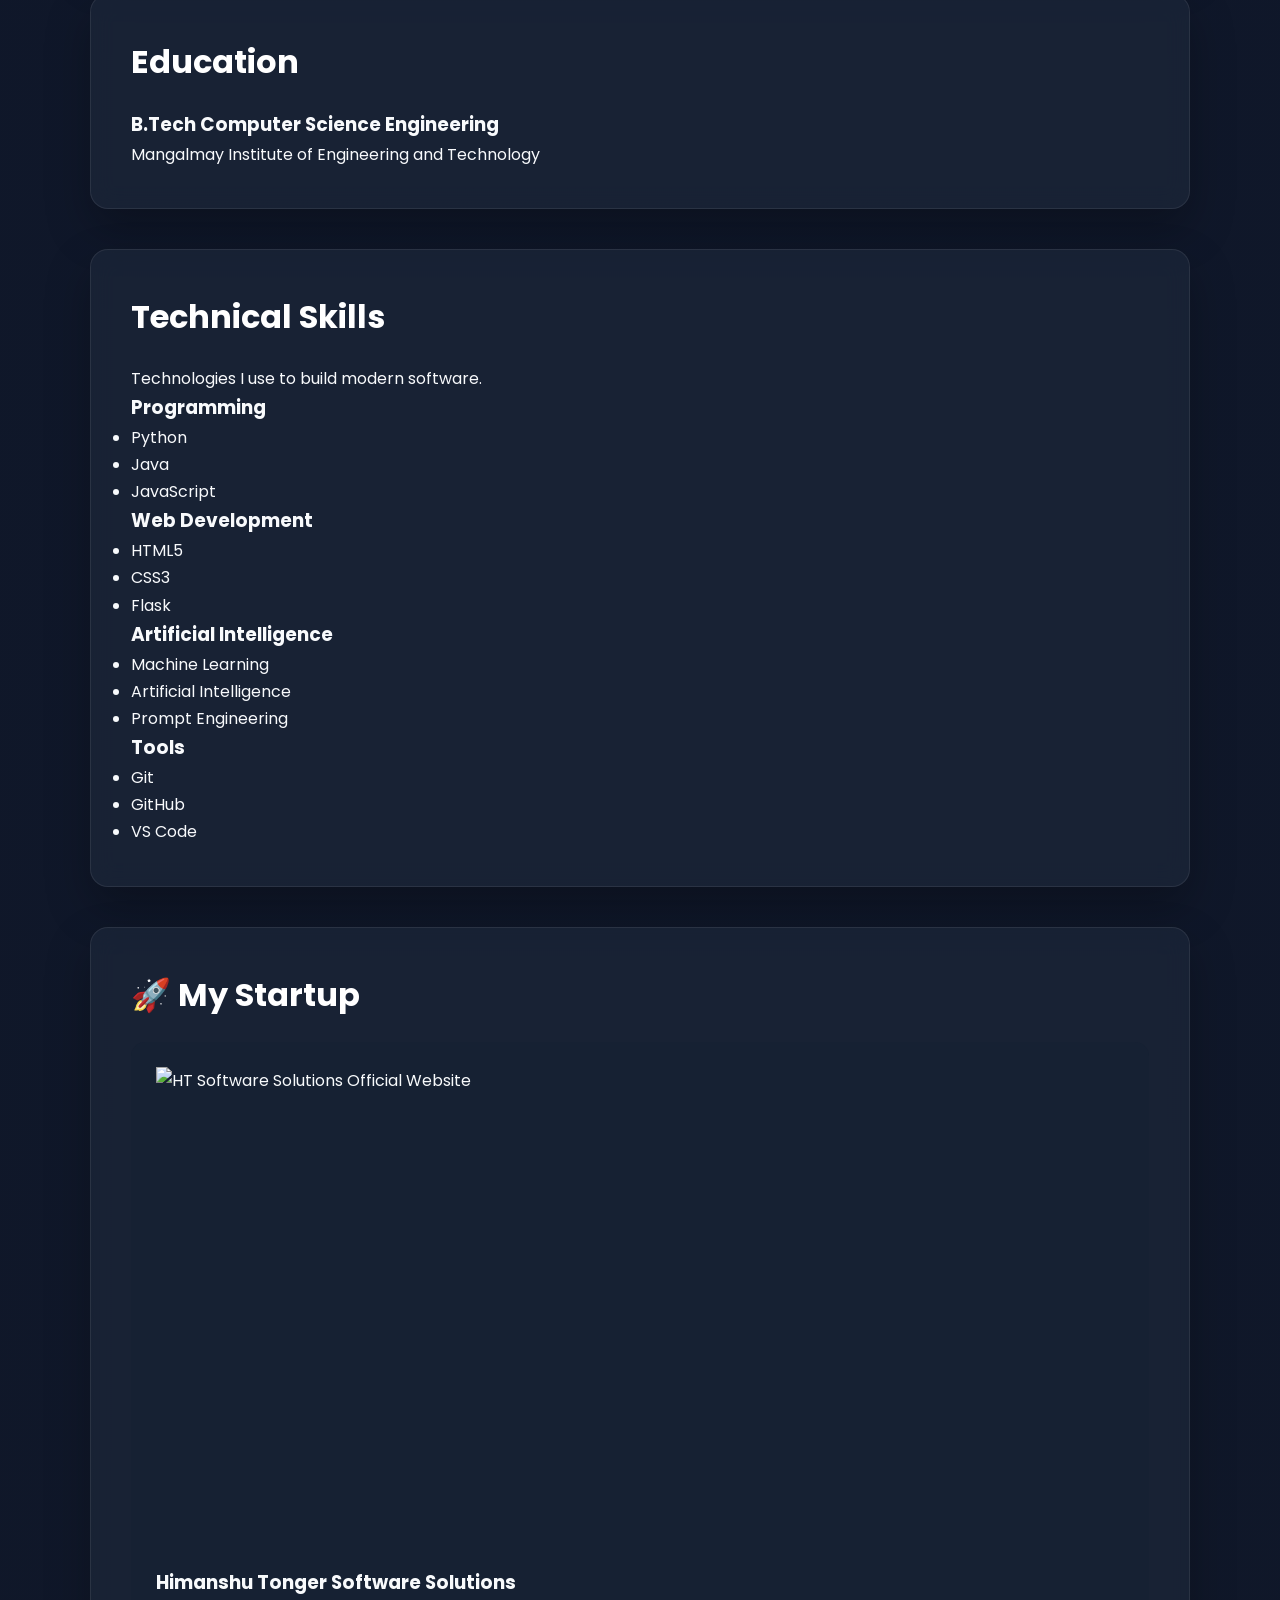
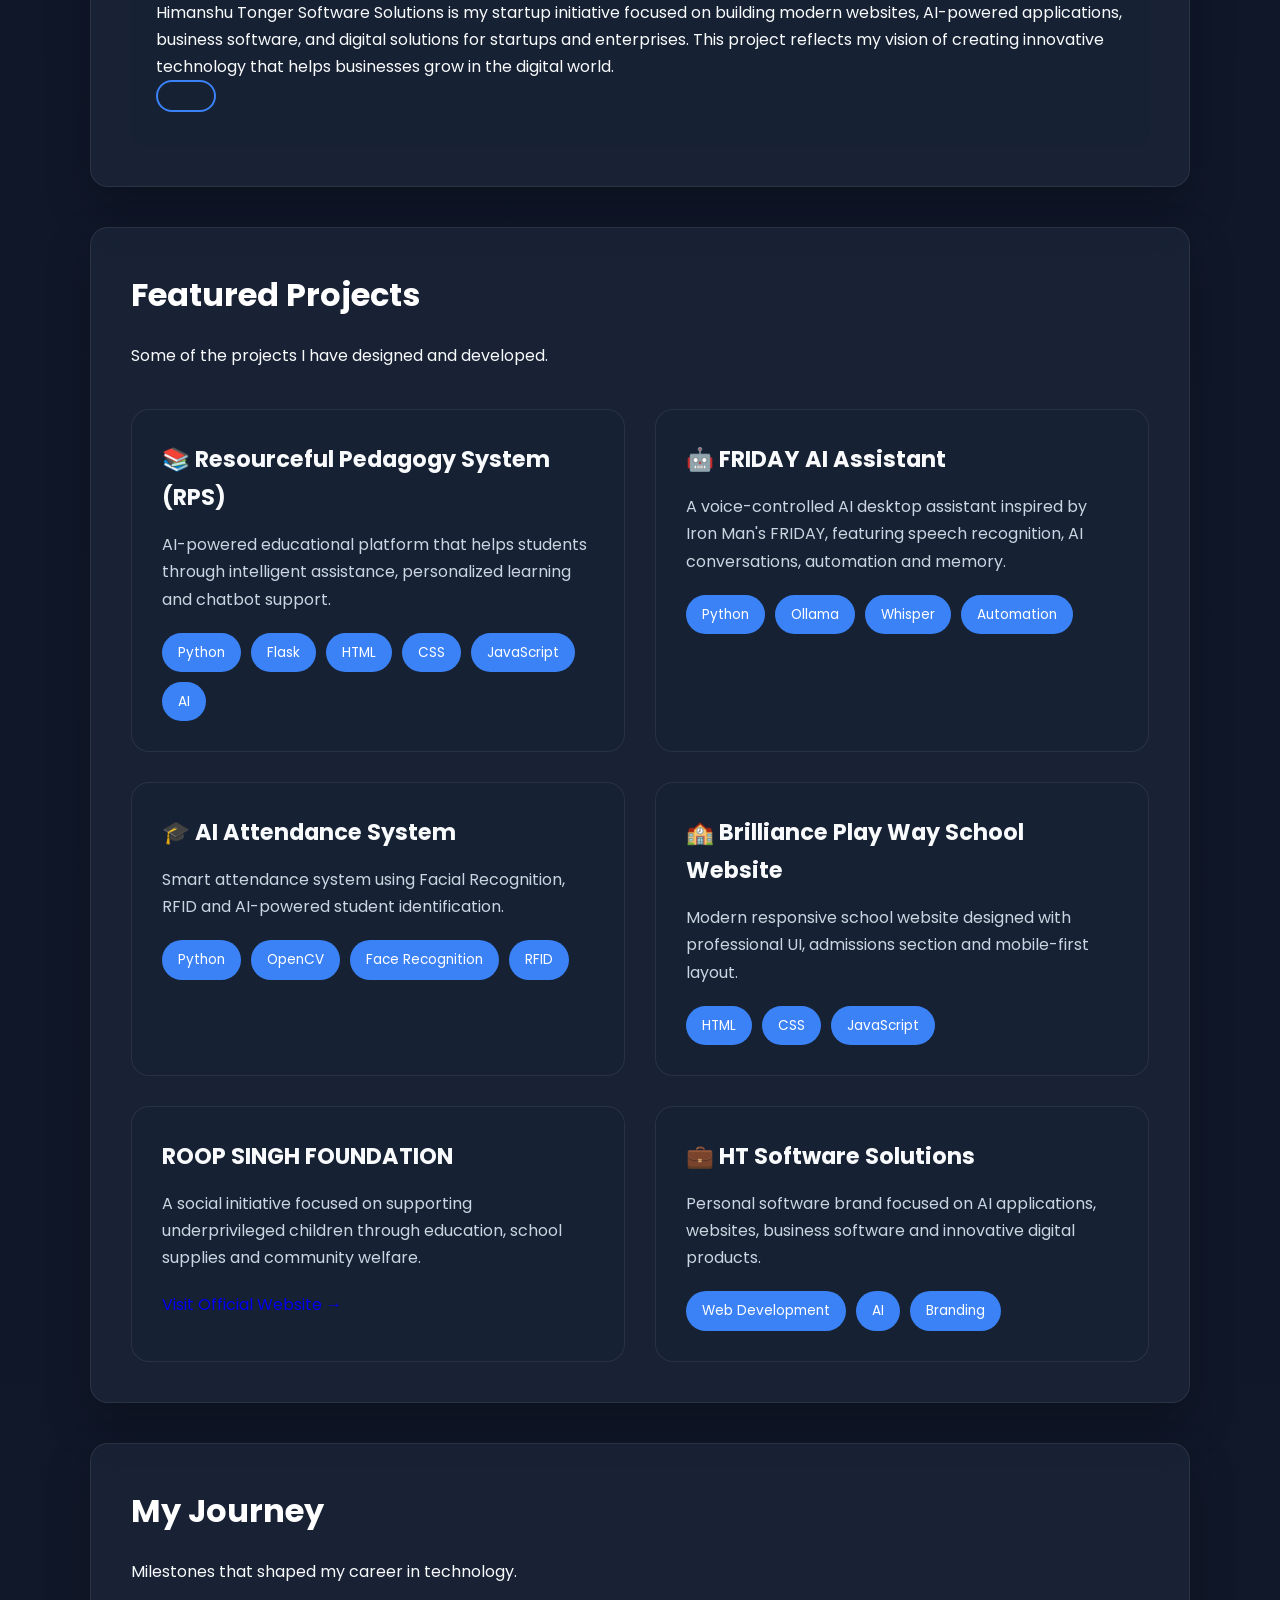
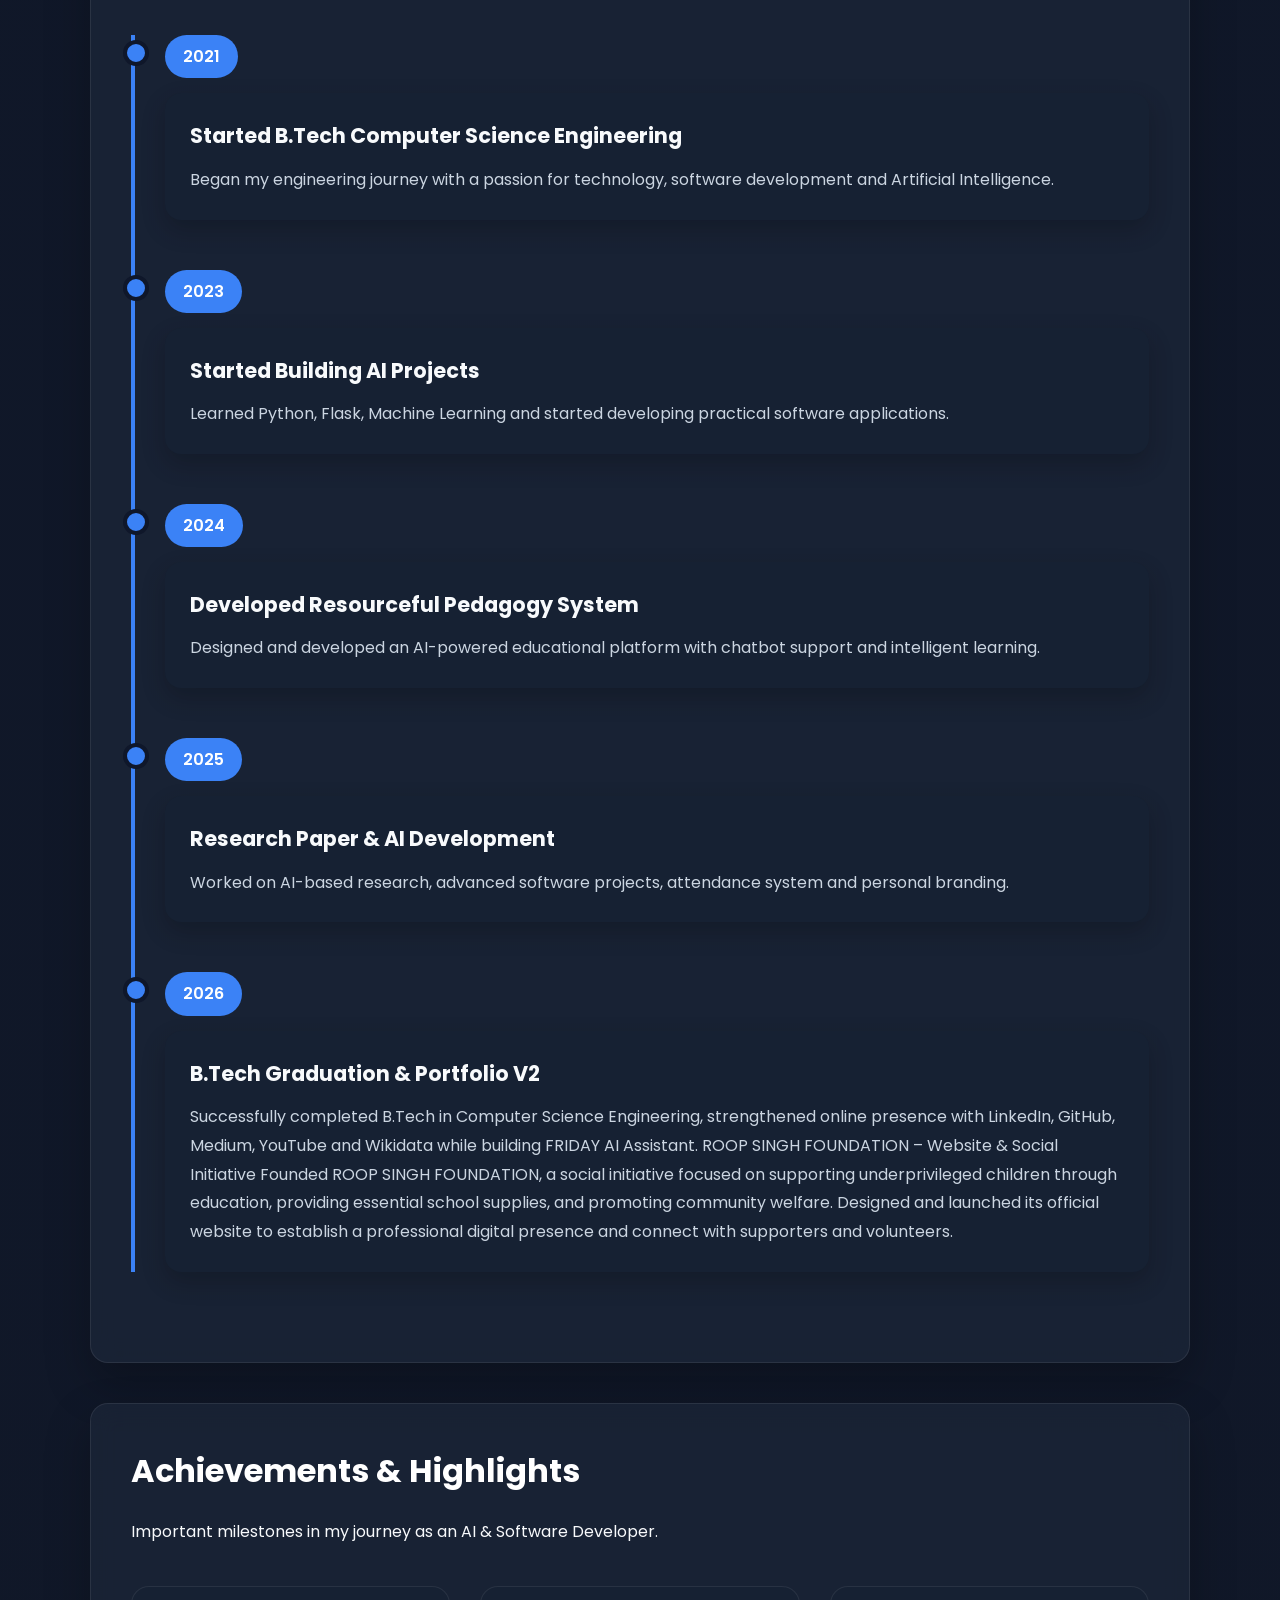
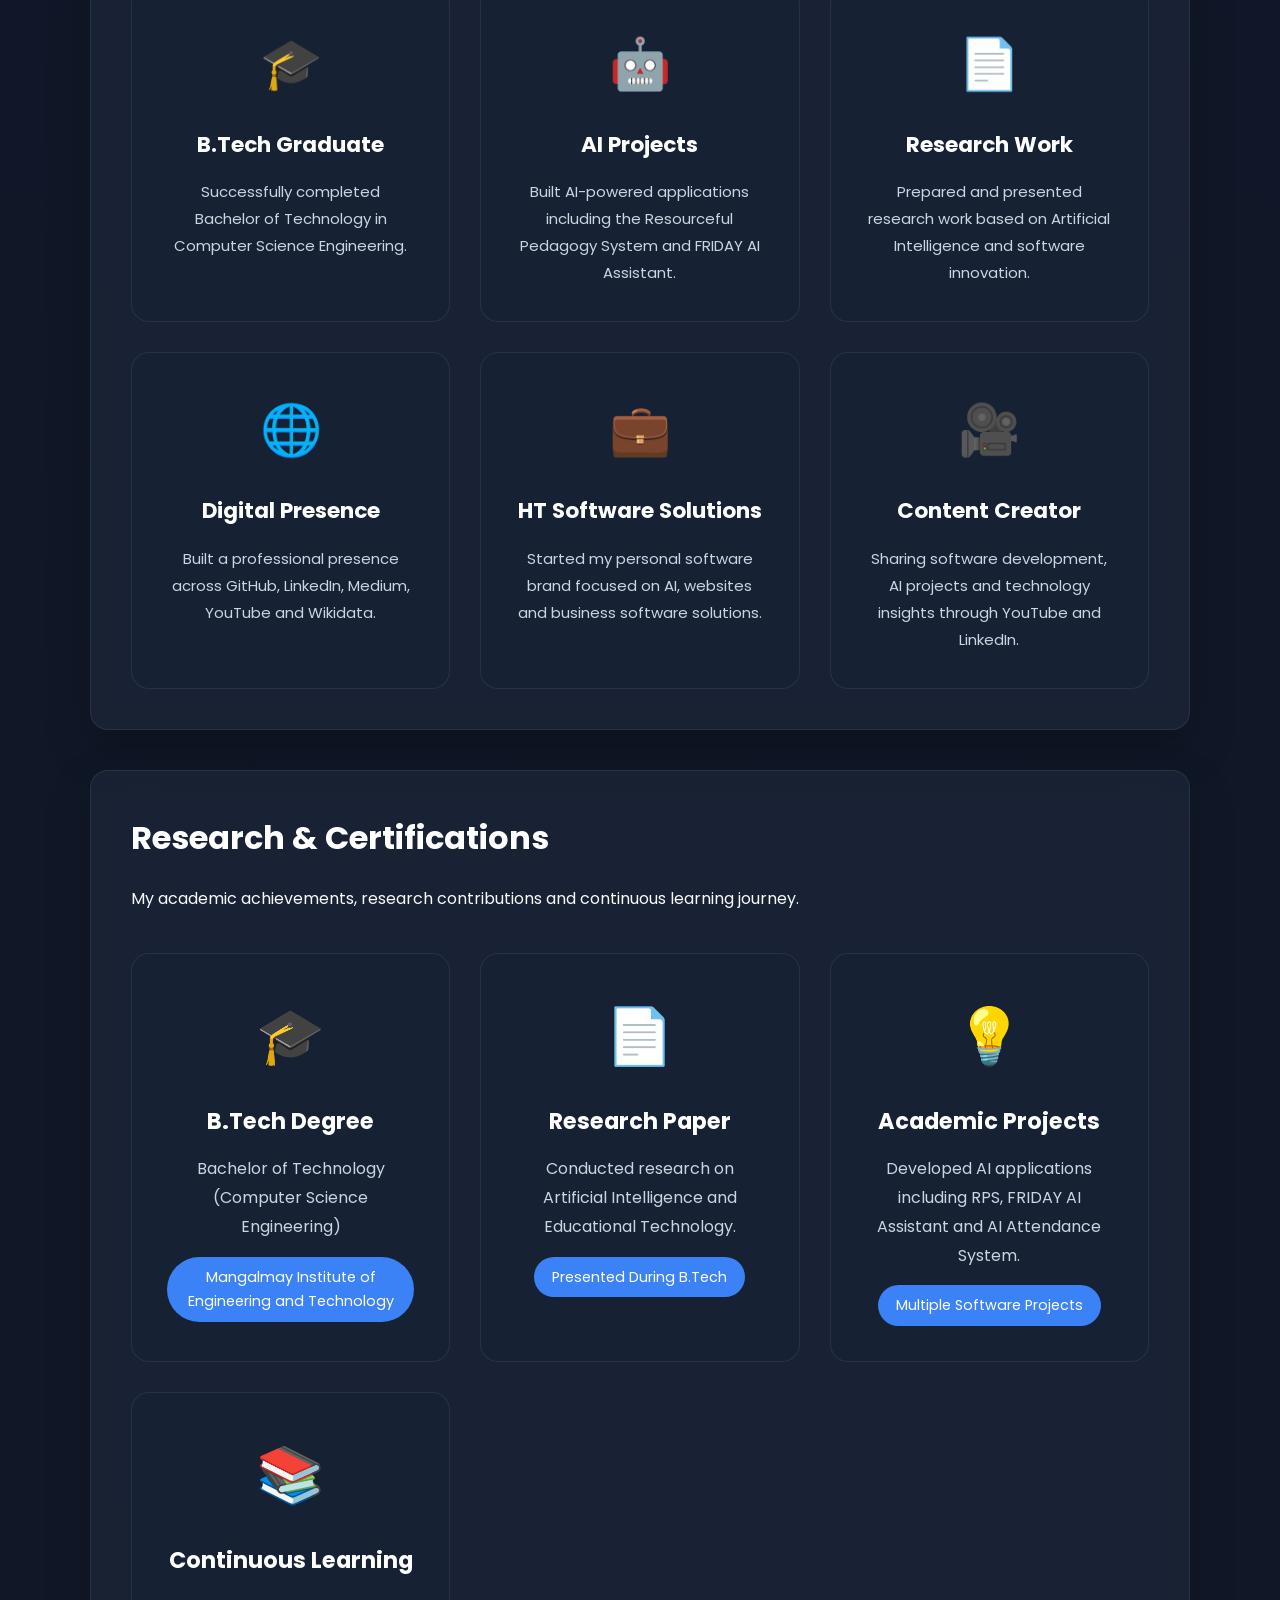
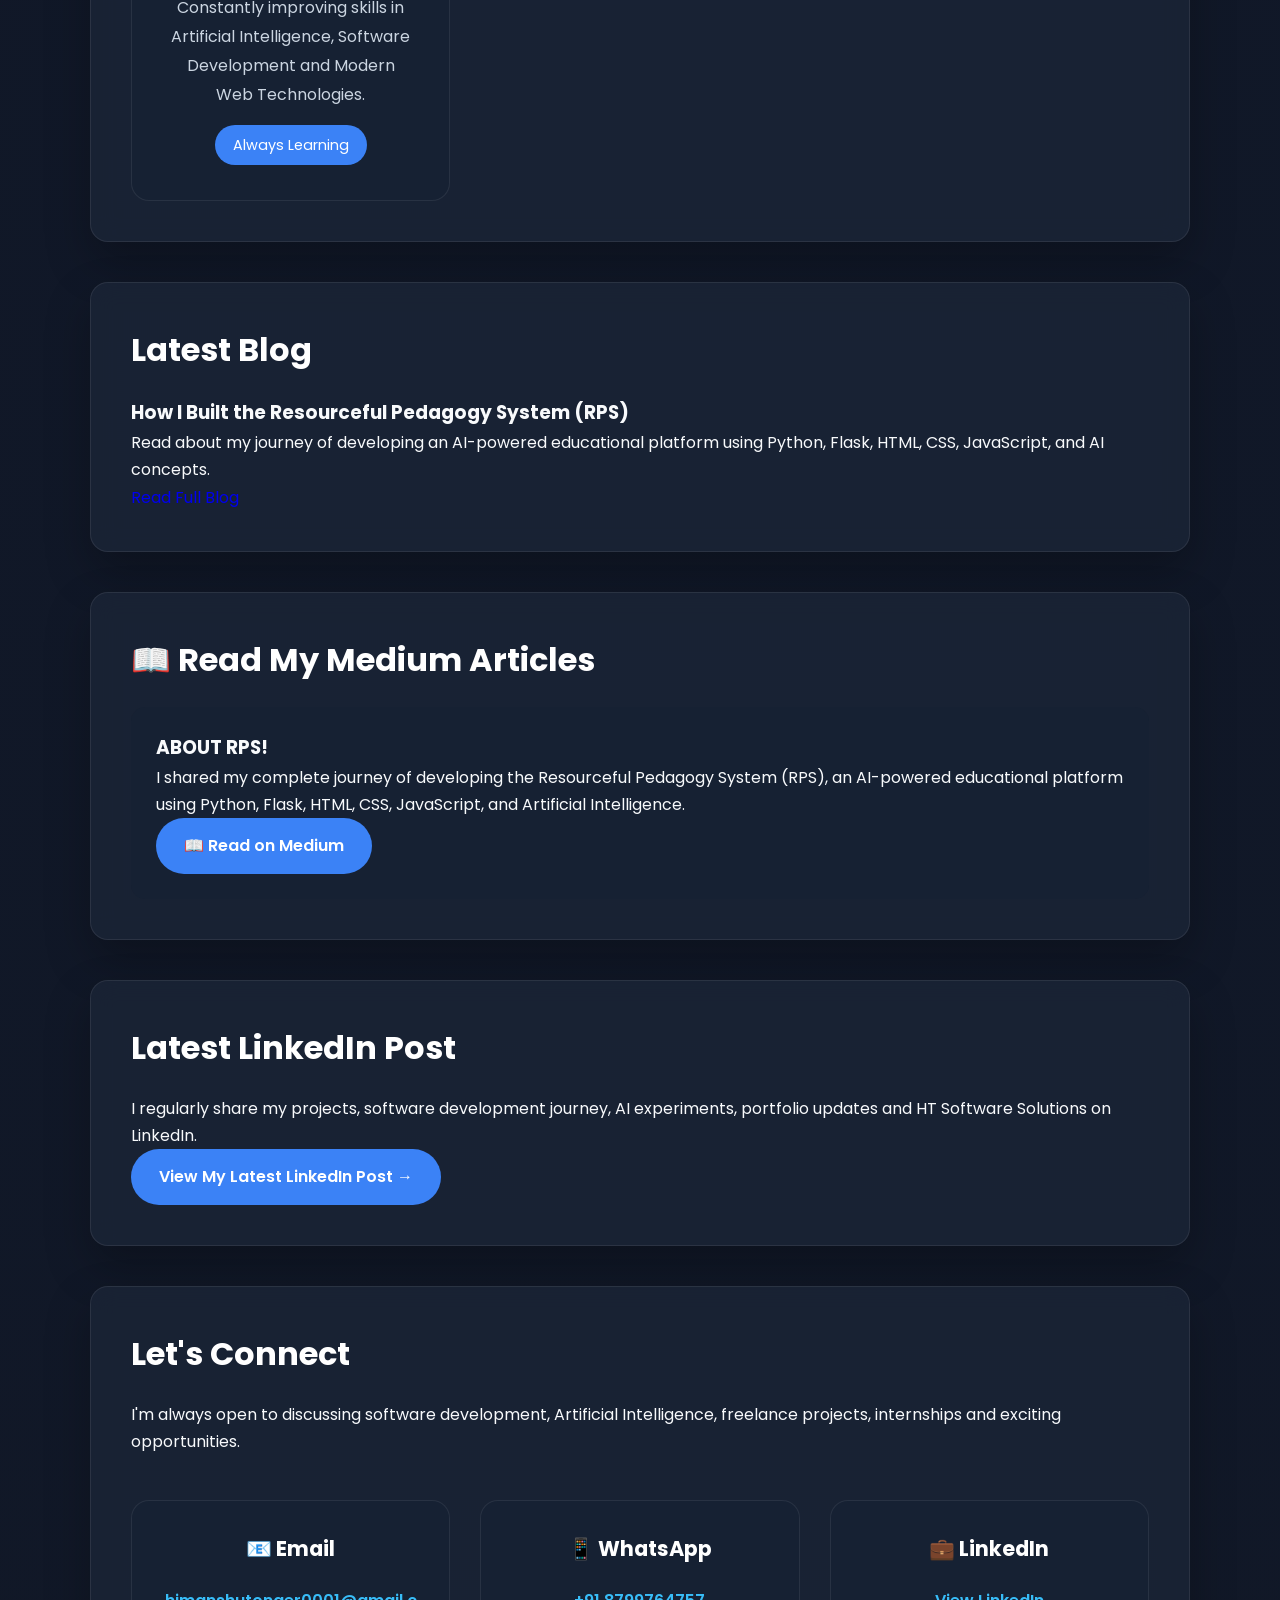
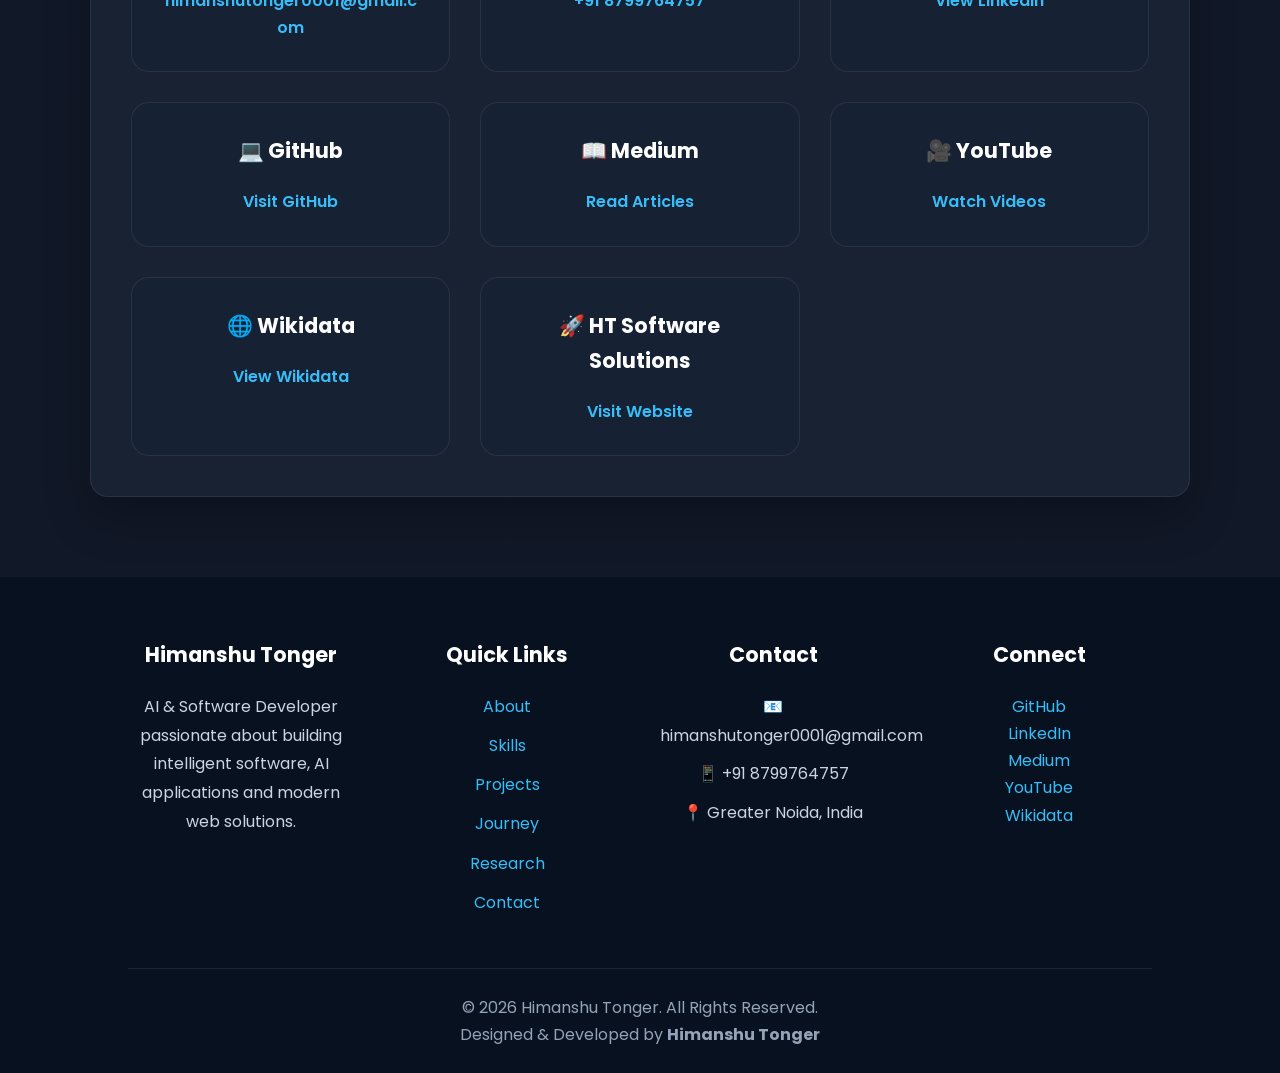
==== commit d1446400: "Update index.html" ====
--- a/index.html
+++ b/index.html
@@ -838,6 +838,9 @@
                     strengthened online presence with LinkedIn, GitHub, Medium,
                     YouTube and Wikidata while building FRIDAY AI Assistant.
 
+                    ROOP SINGH FOUNDATION – Website & Social Initiative
+Founded ROOP SINGH FOUNDATION, a social initiative focused on supporting underprivileged children through education, providing essential school supplies, and promoting community welfare. Designed and launched its official website to establish a professional digital presence and connect with supporters and volunteers.
+
                 </p>
 
             </div>
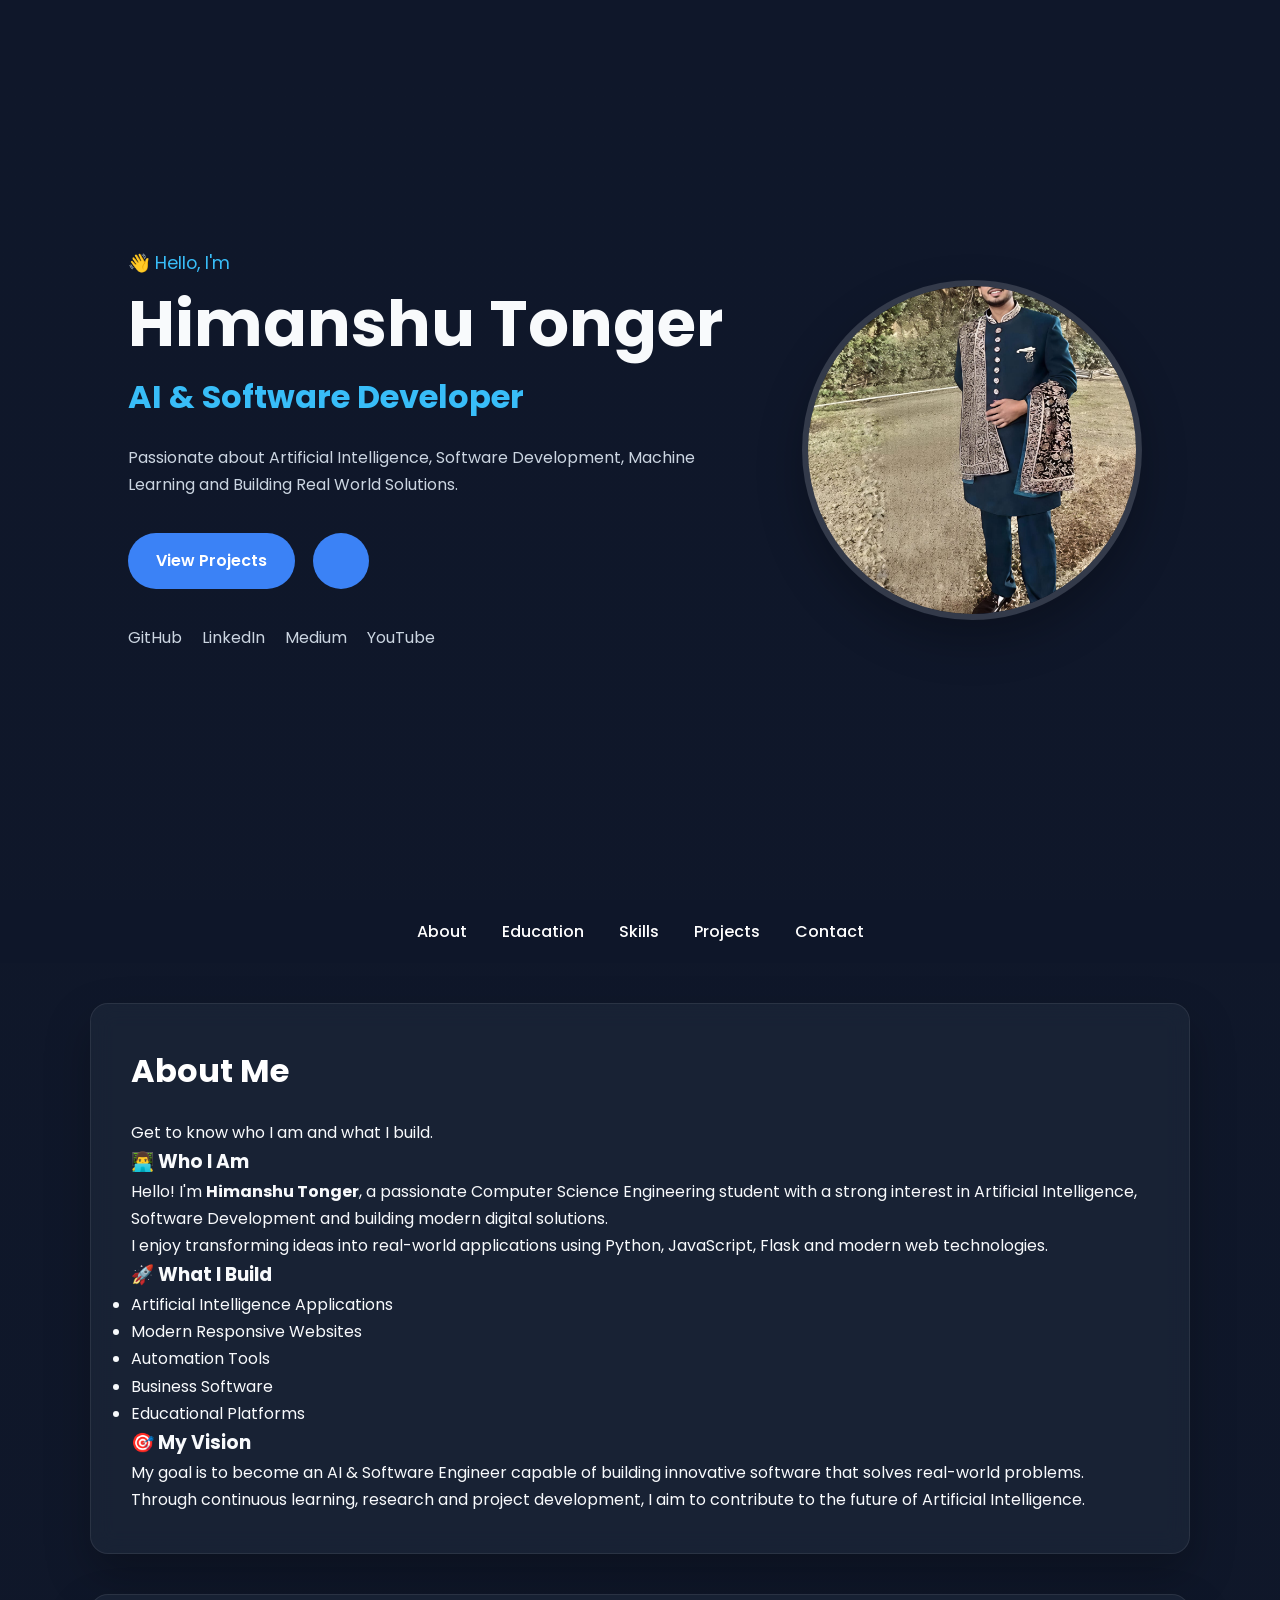
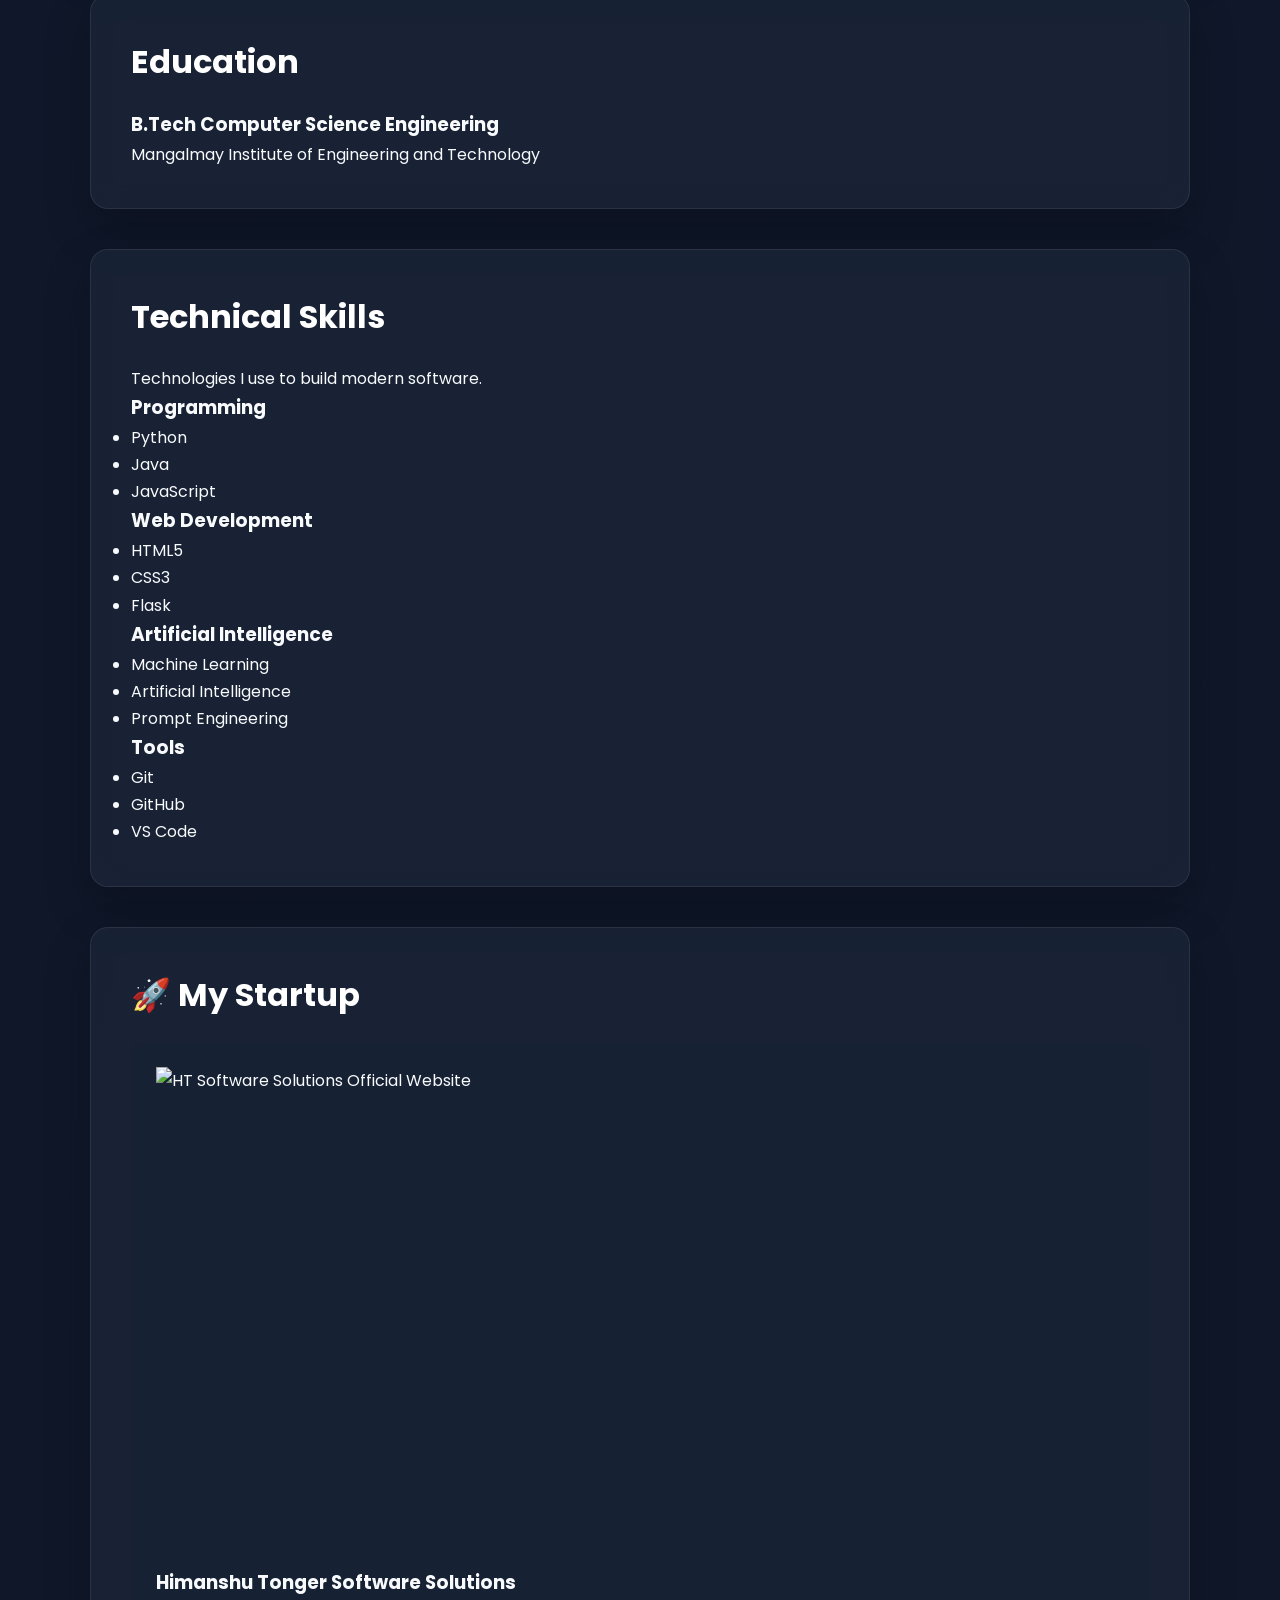
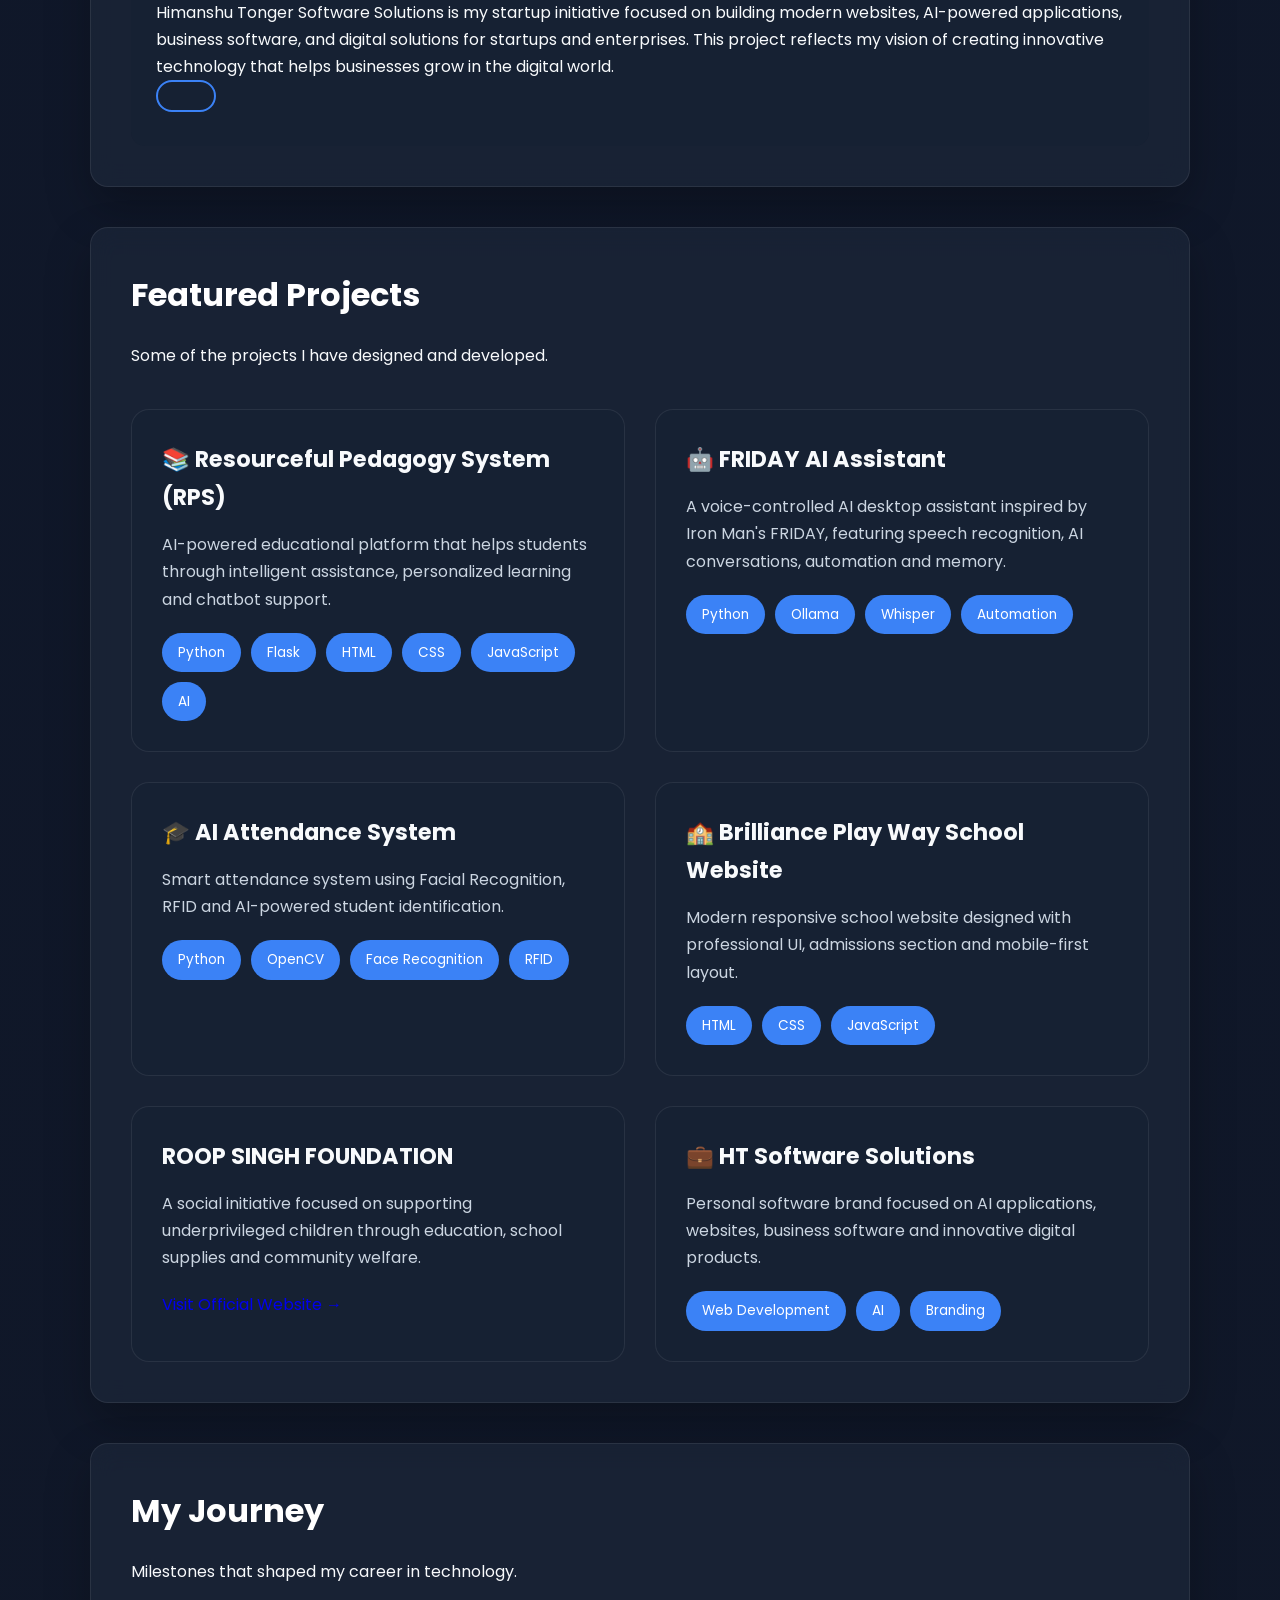
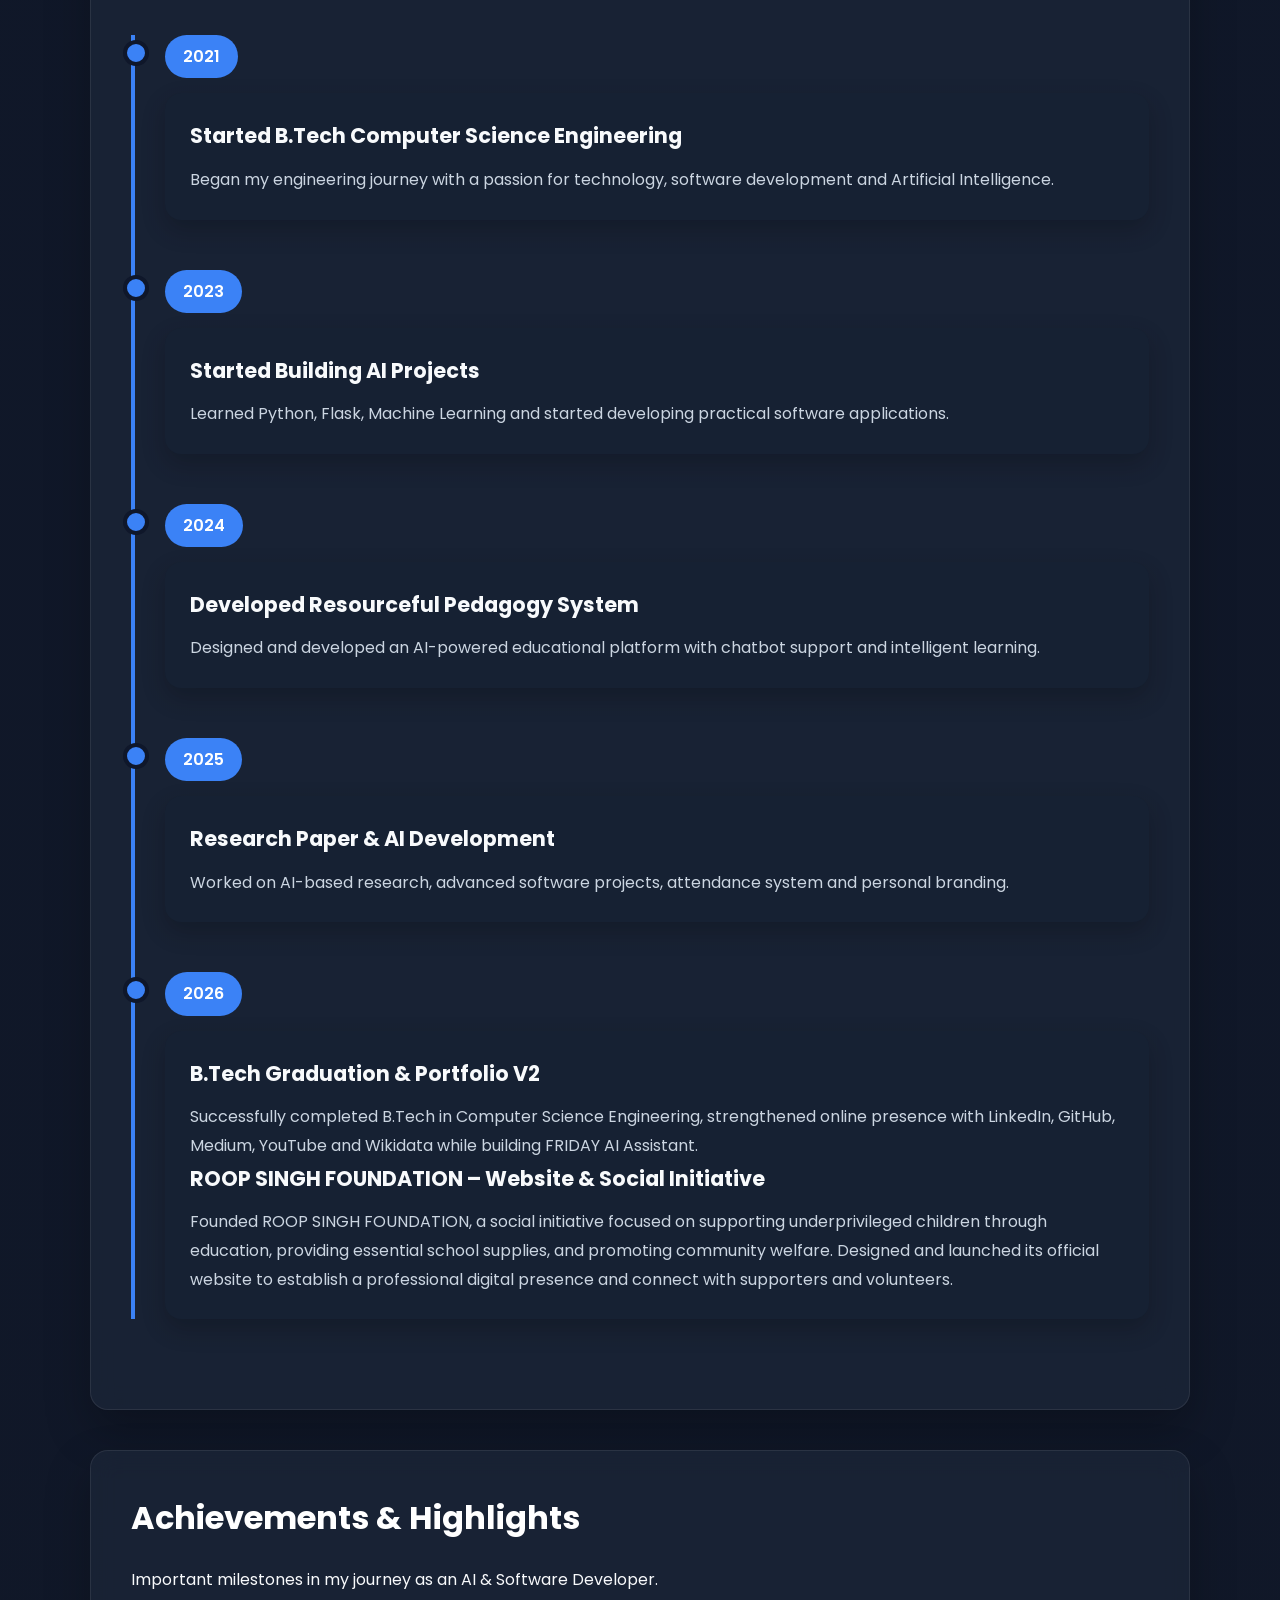
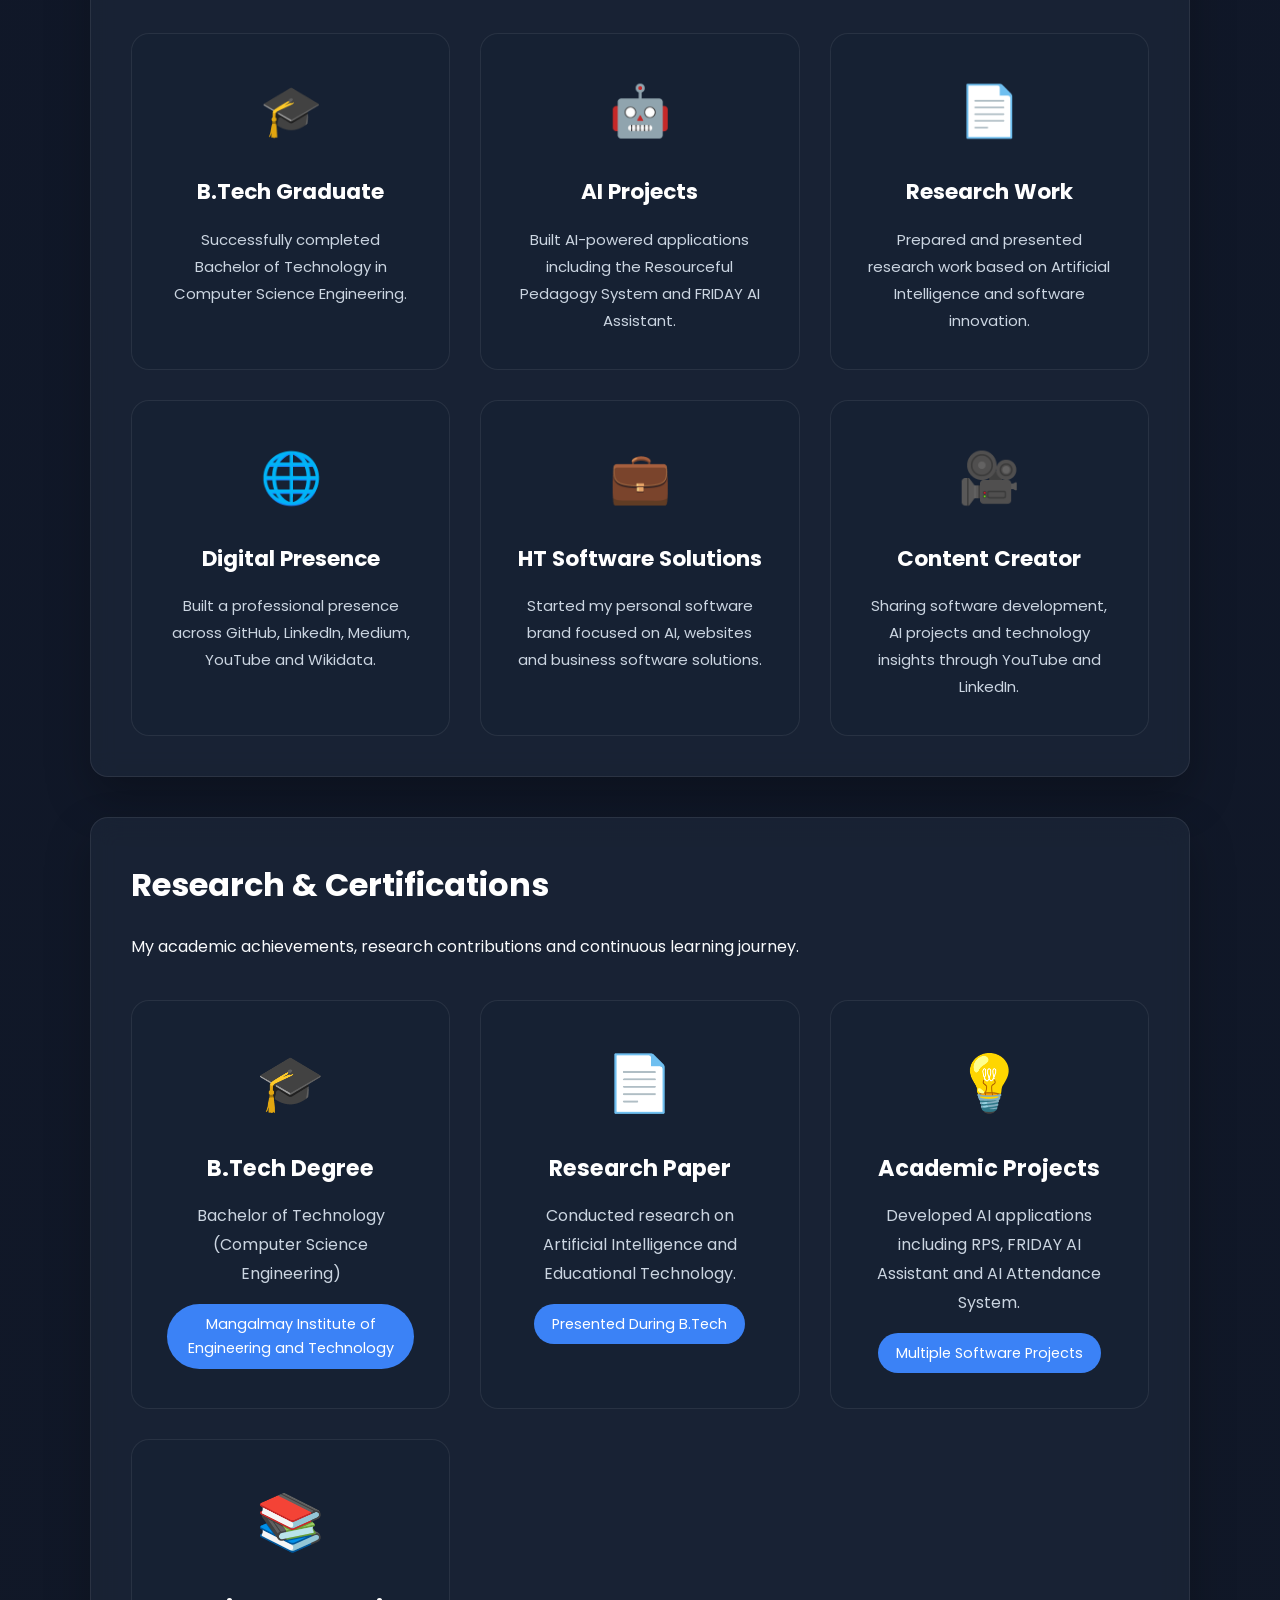
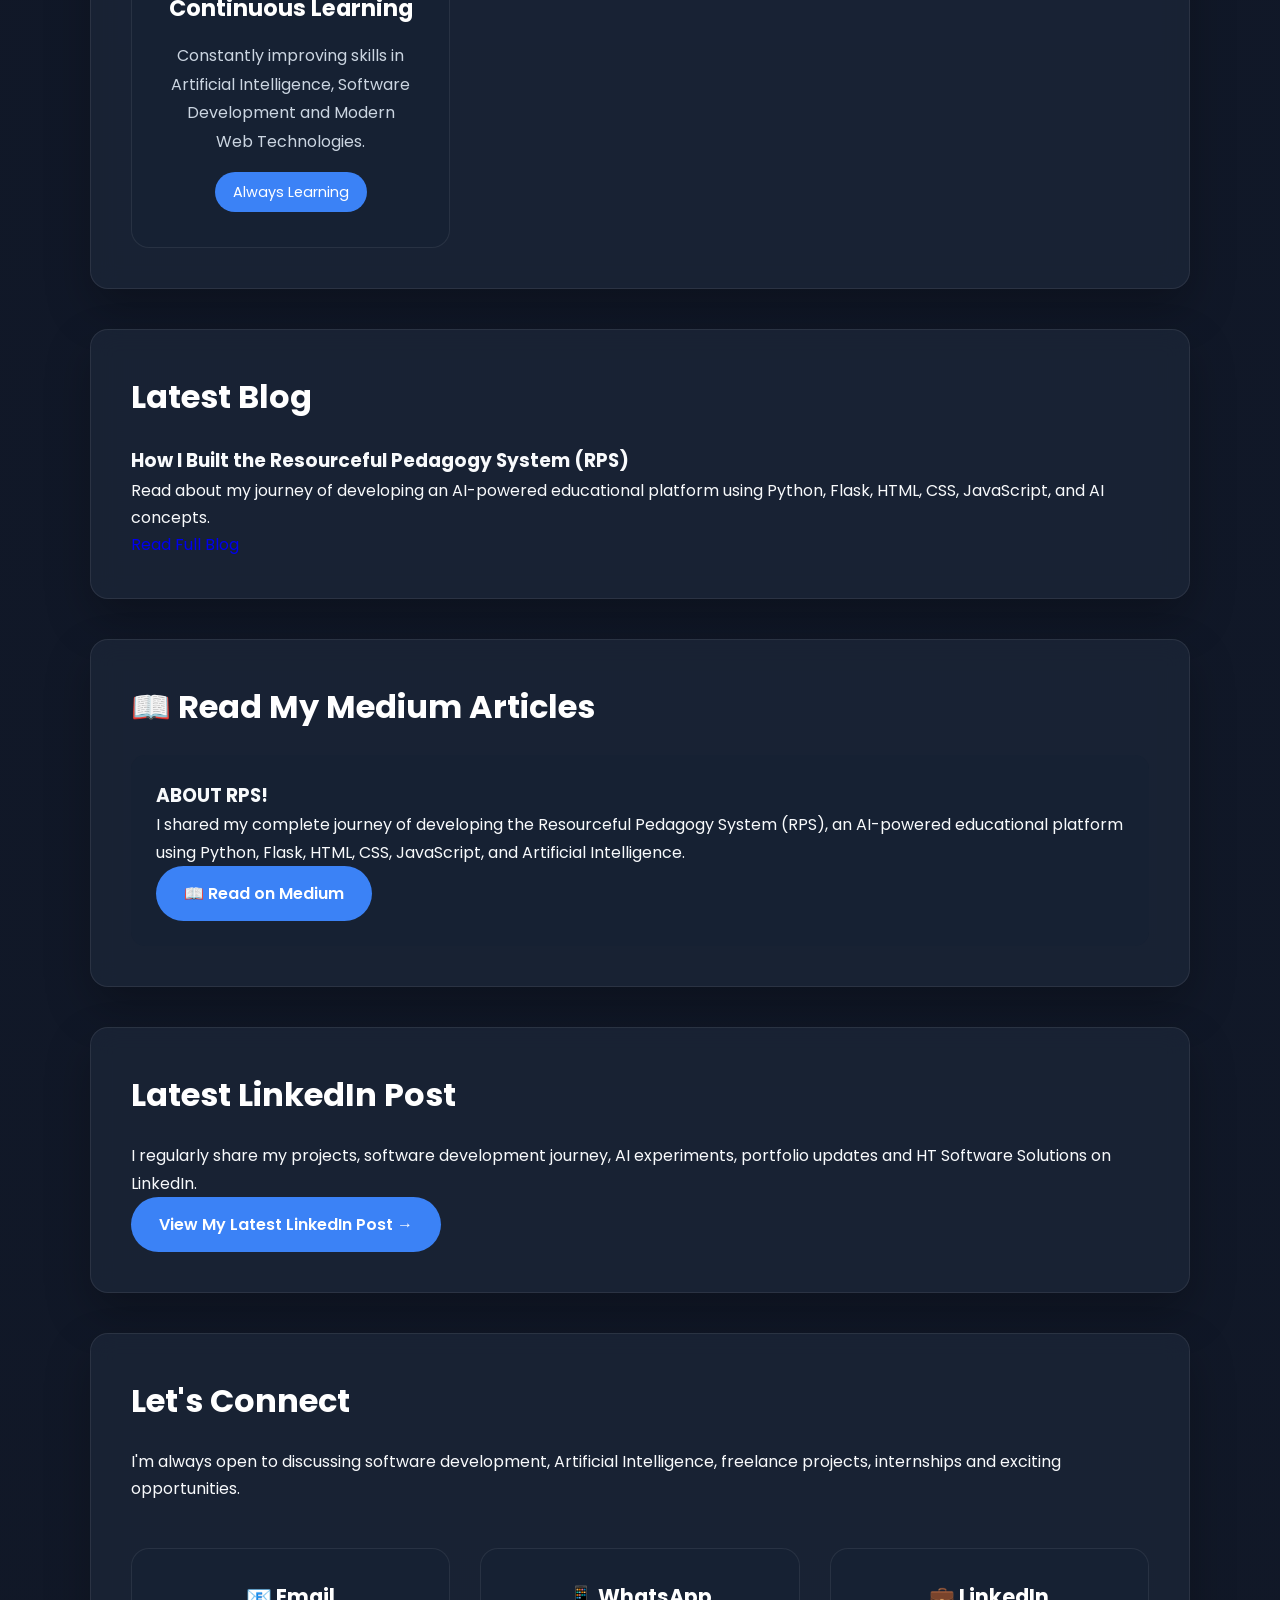
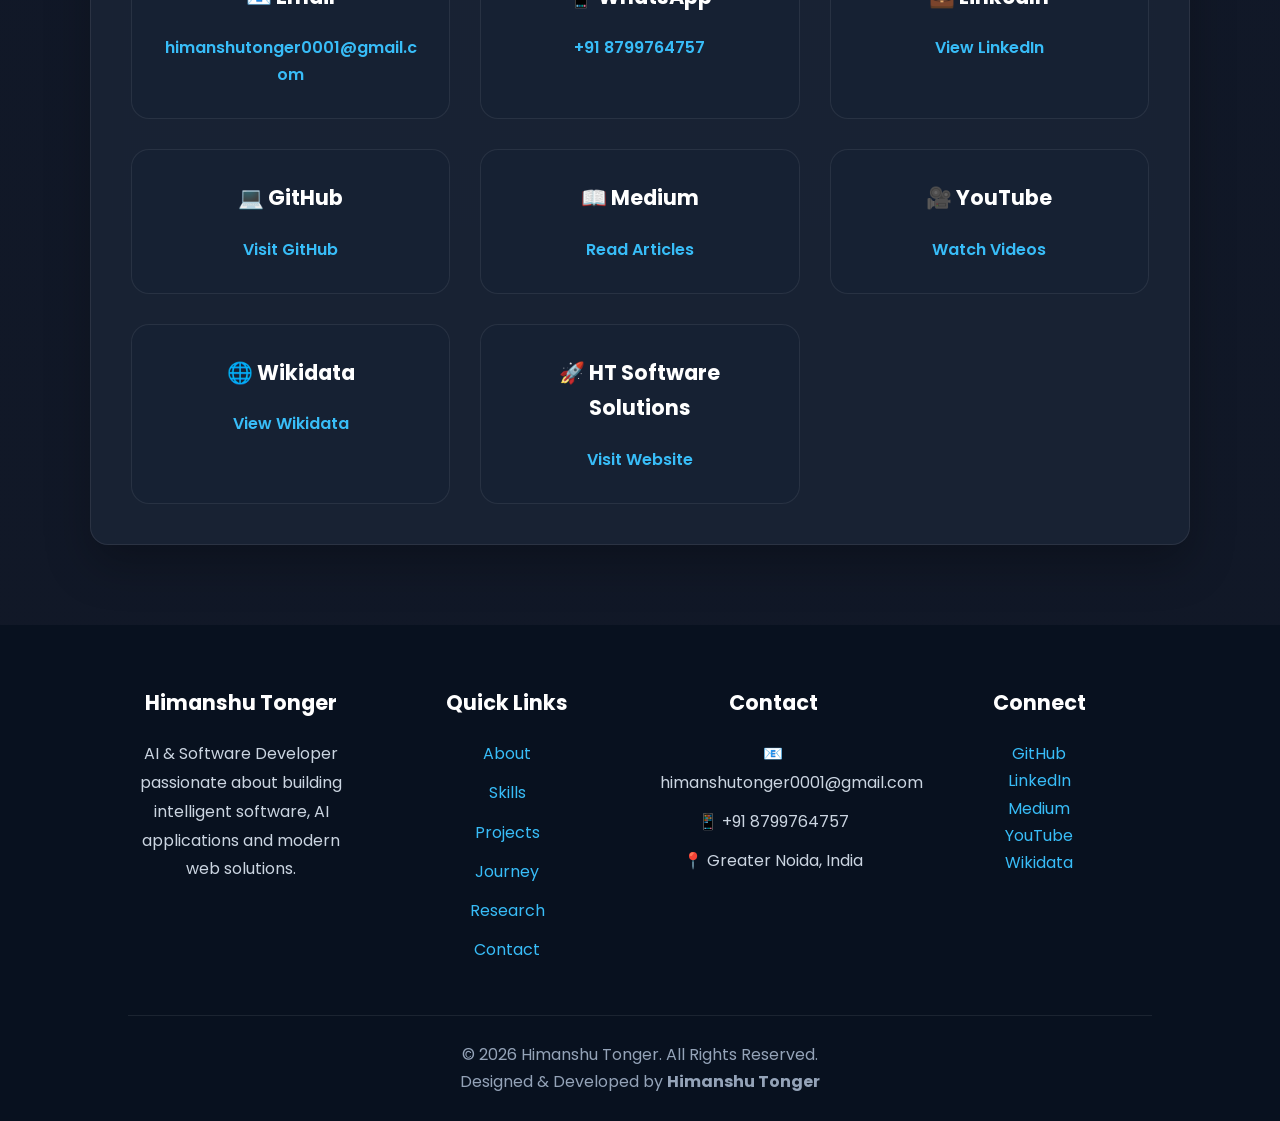
==== commit 3eeea35b: "Update index.html" ====
--- a/index.html
+++ b/index.html
@@ -837,8 +837,9 @@
                     Successfully completed B.Tech in Computer Science Engineering,
                     strengthened online presence with LinkedIn, GitHub, Medium,
                     YouTube and Wikidata while building FRIDAY AI Assistant.
-
-                    ROOP SINGH FOUNDATION – Website & Social Initiative
+                    </p>
+           <h3> ROOP SINGH FOUNDATION – Website & Social Initiative</h3>          
+            <p>          
 Founded ROOP SINGH FOUNDATION, a social initiative focused on supporting underprivileged children through education, providing essential school supplies, and promoting community welfare. Designed and launched its official website to establish a professional digital presence and connect with supporters and volunteers.
 
                 </p>
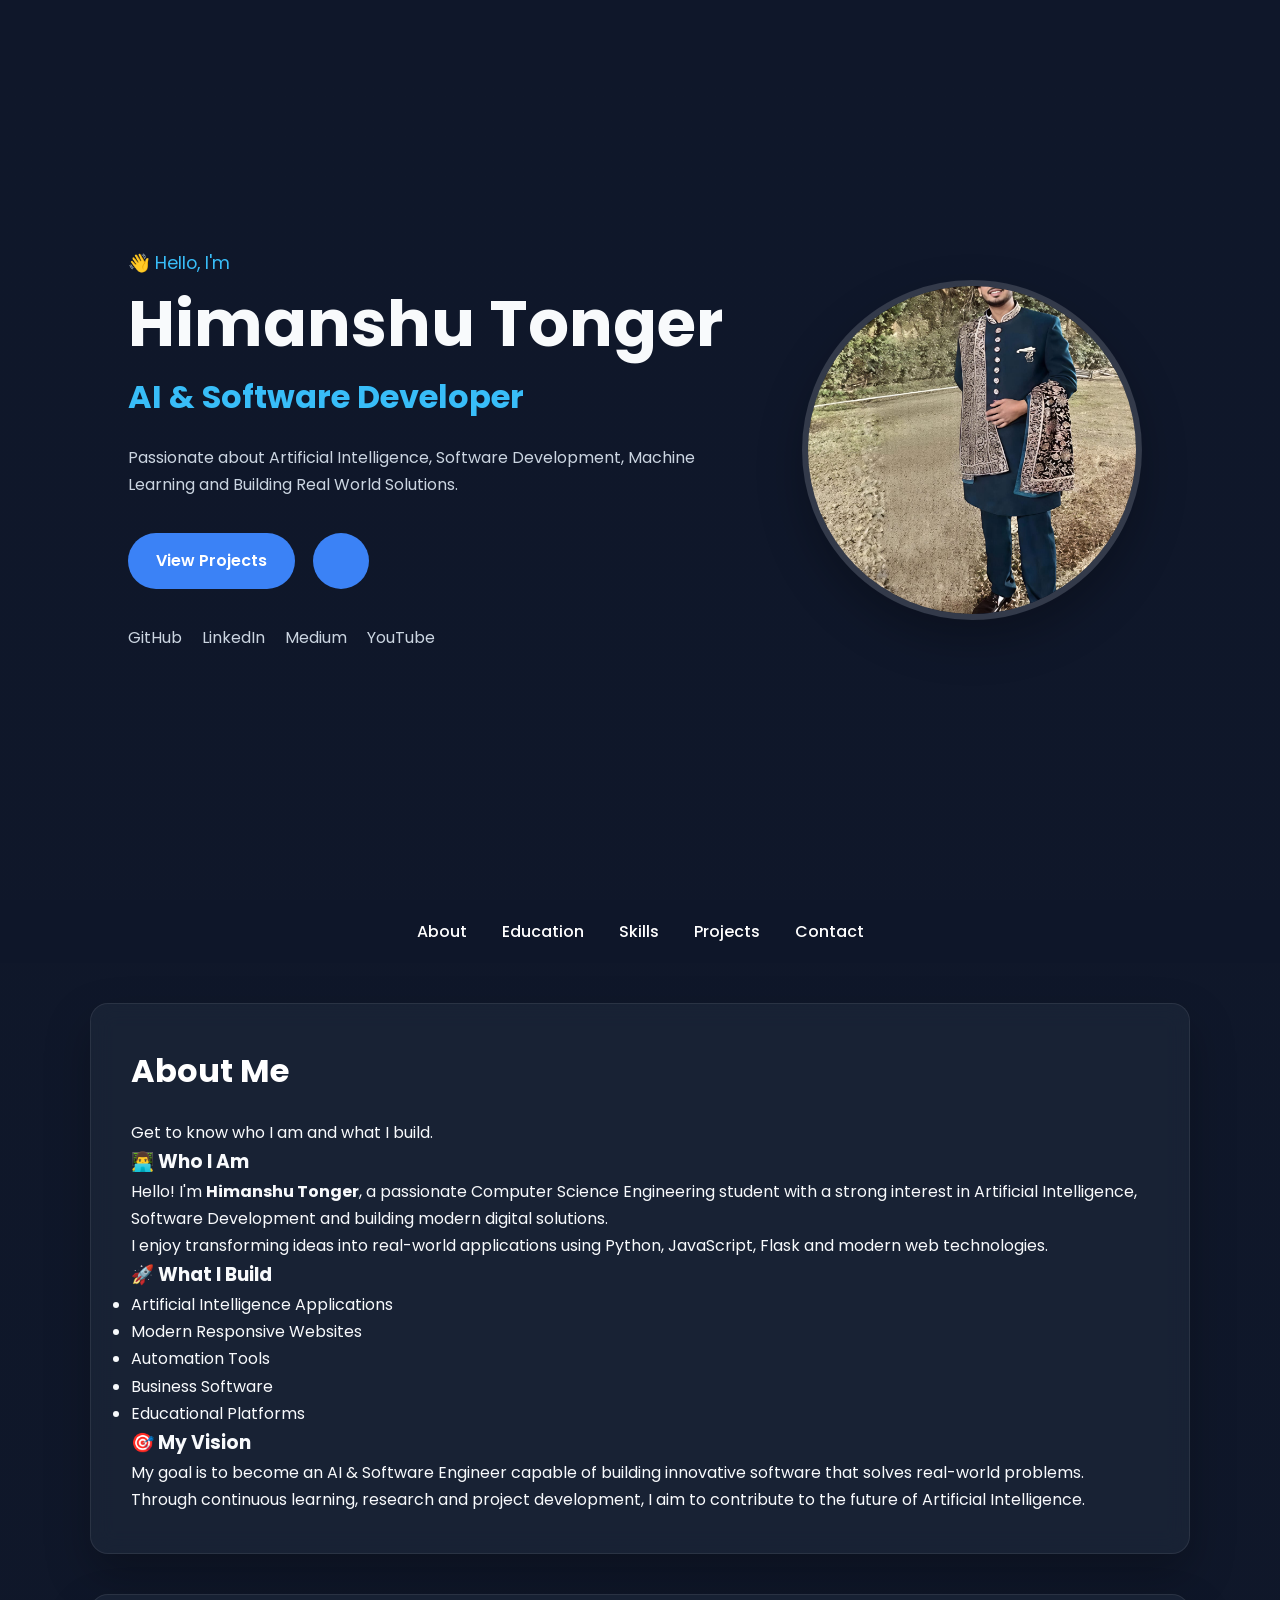
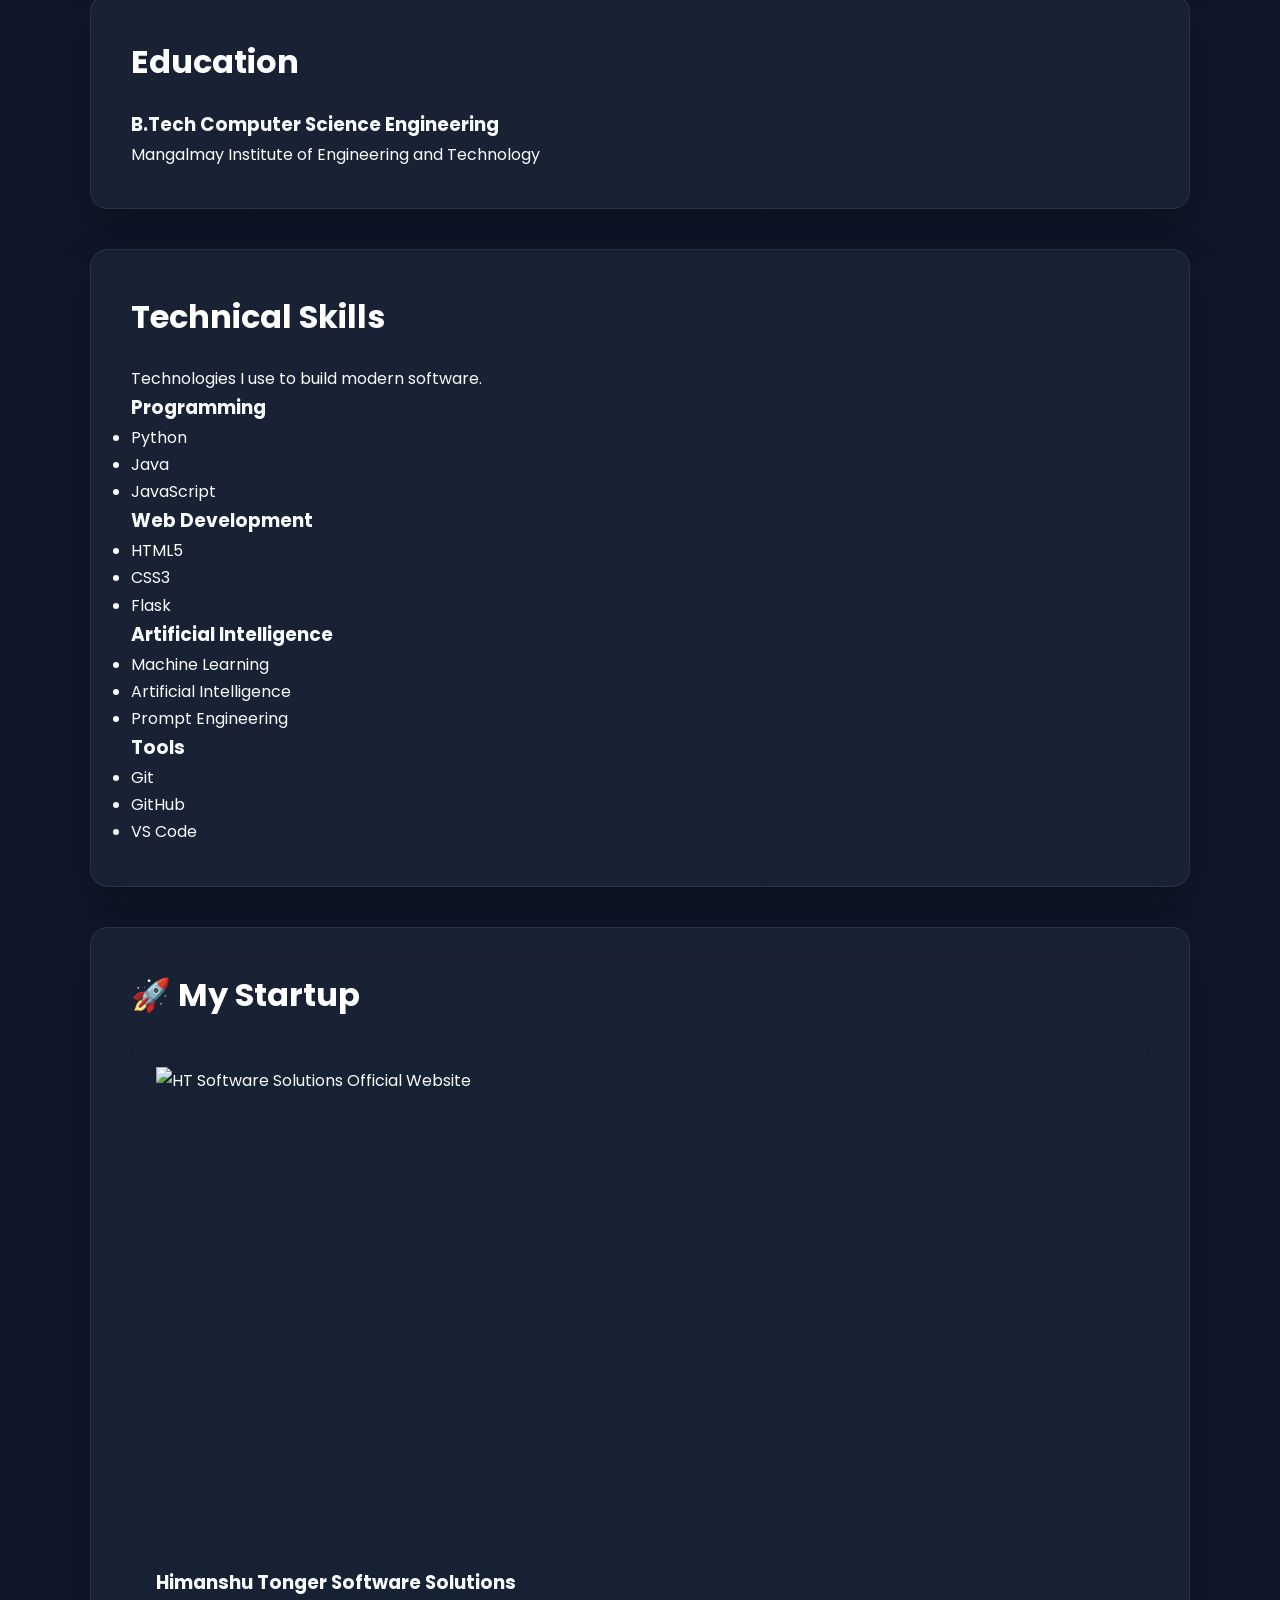
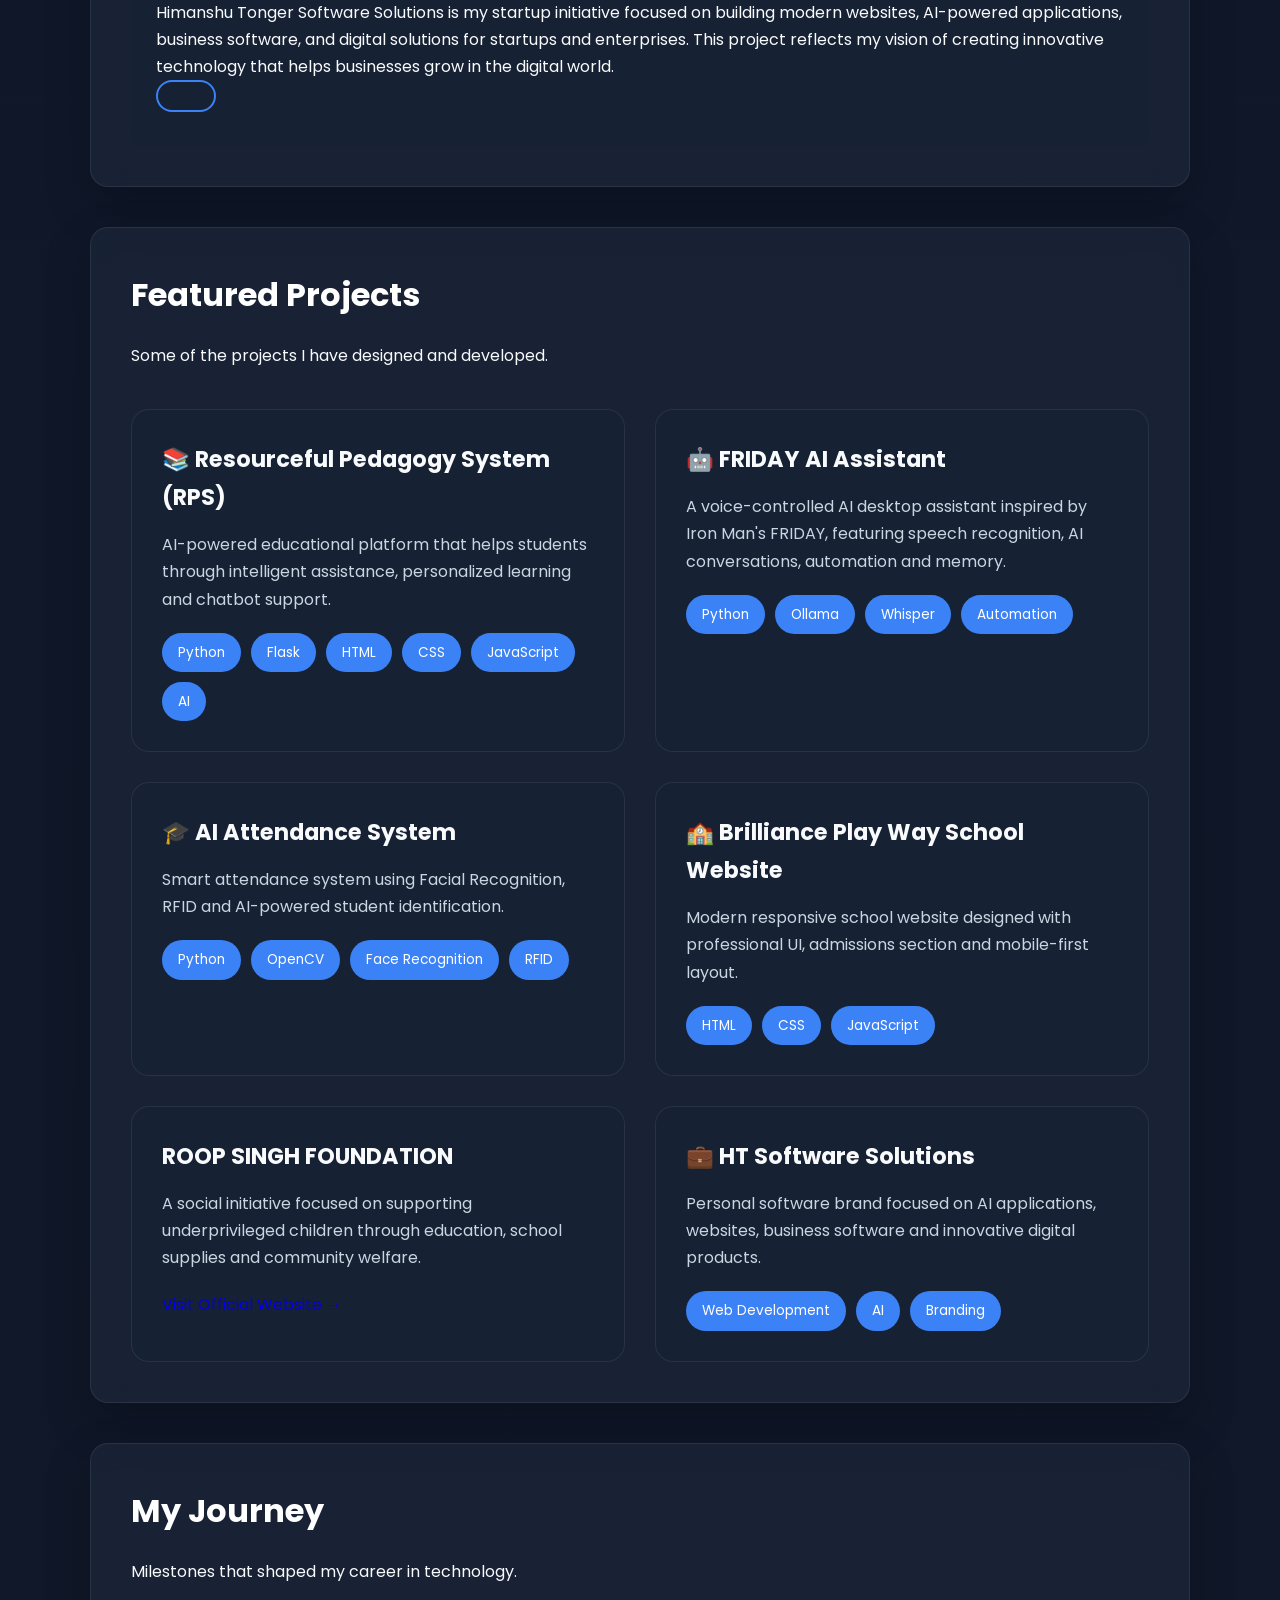
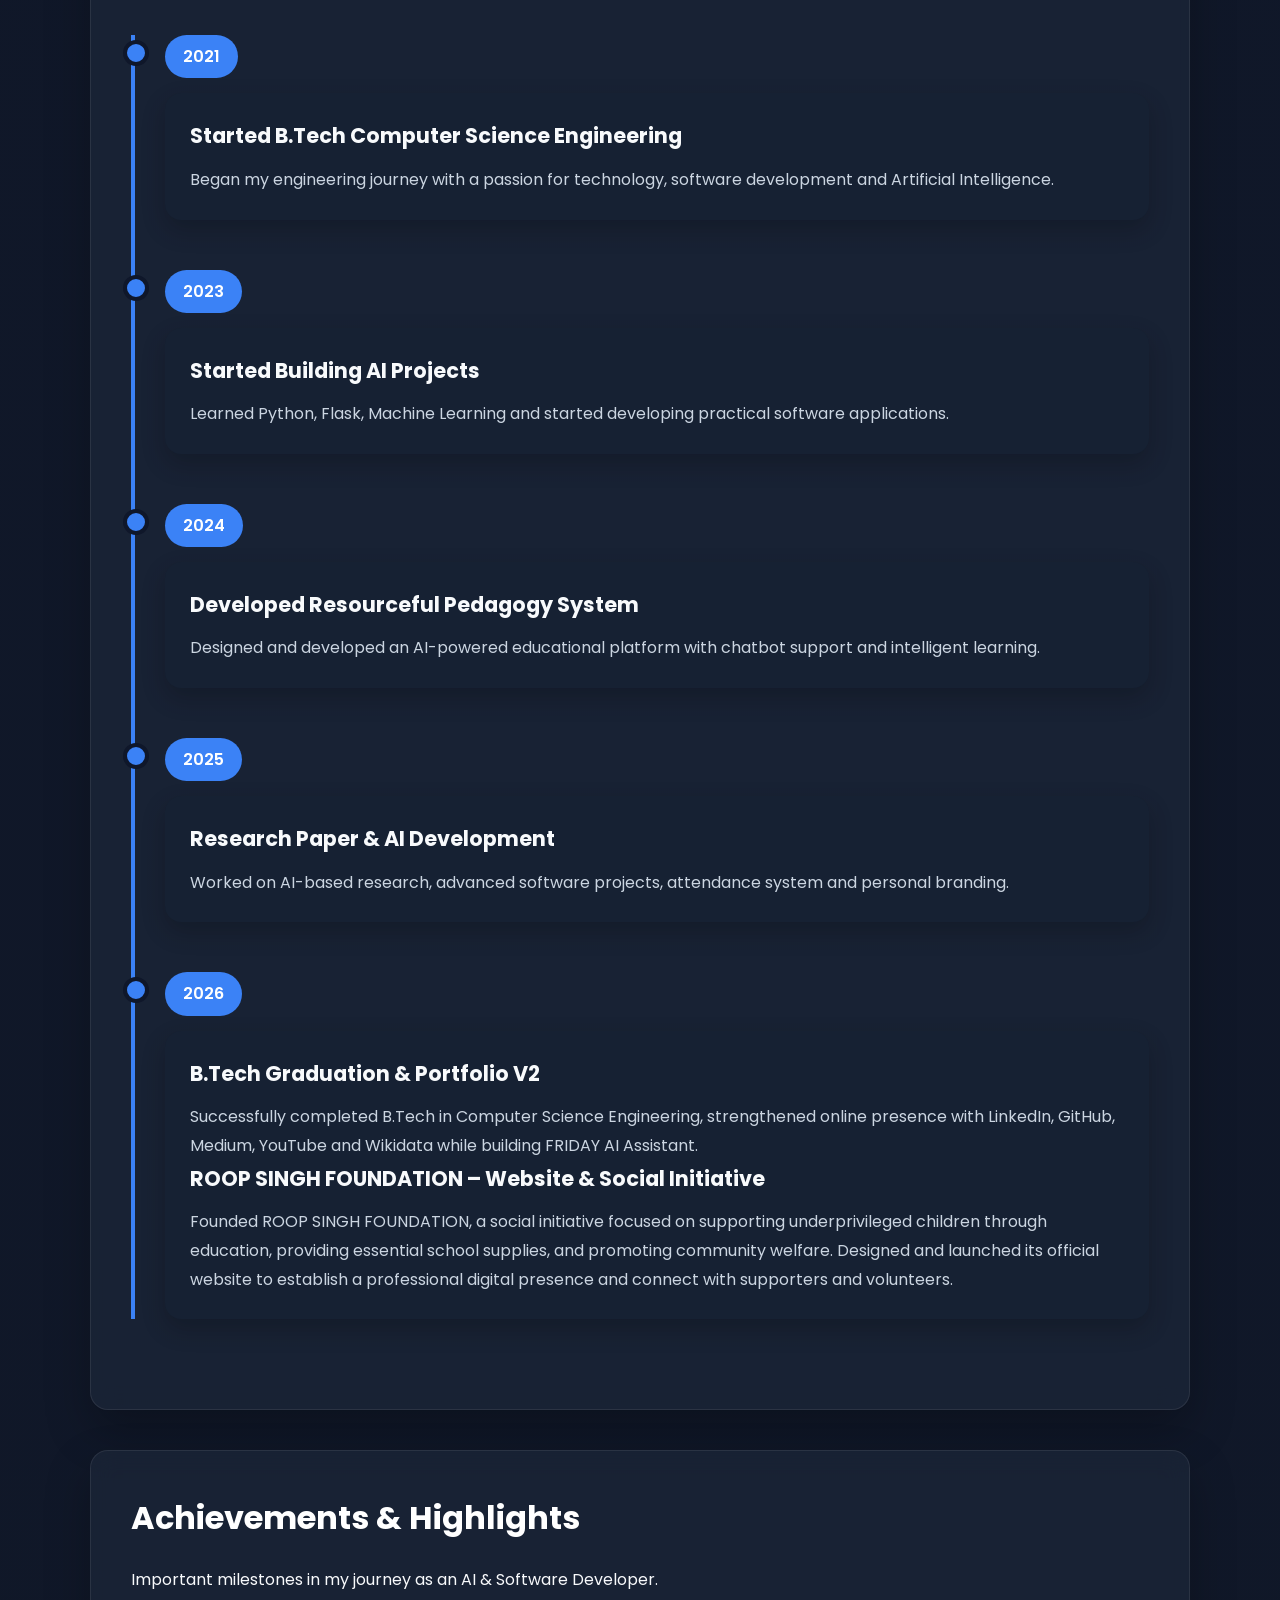
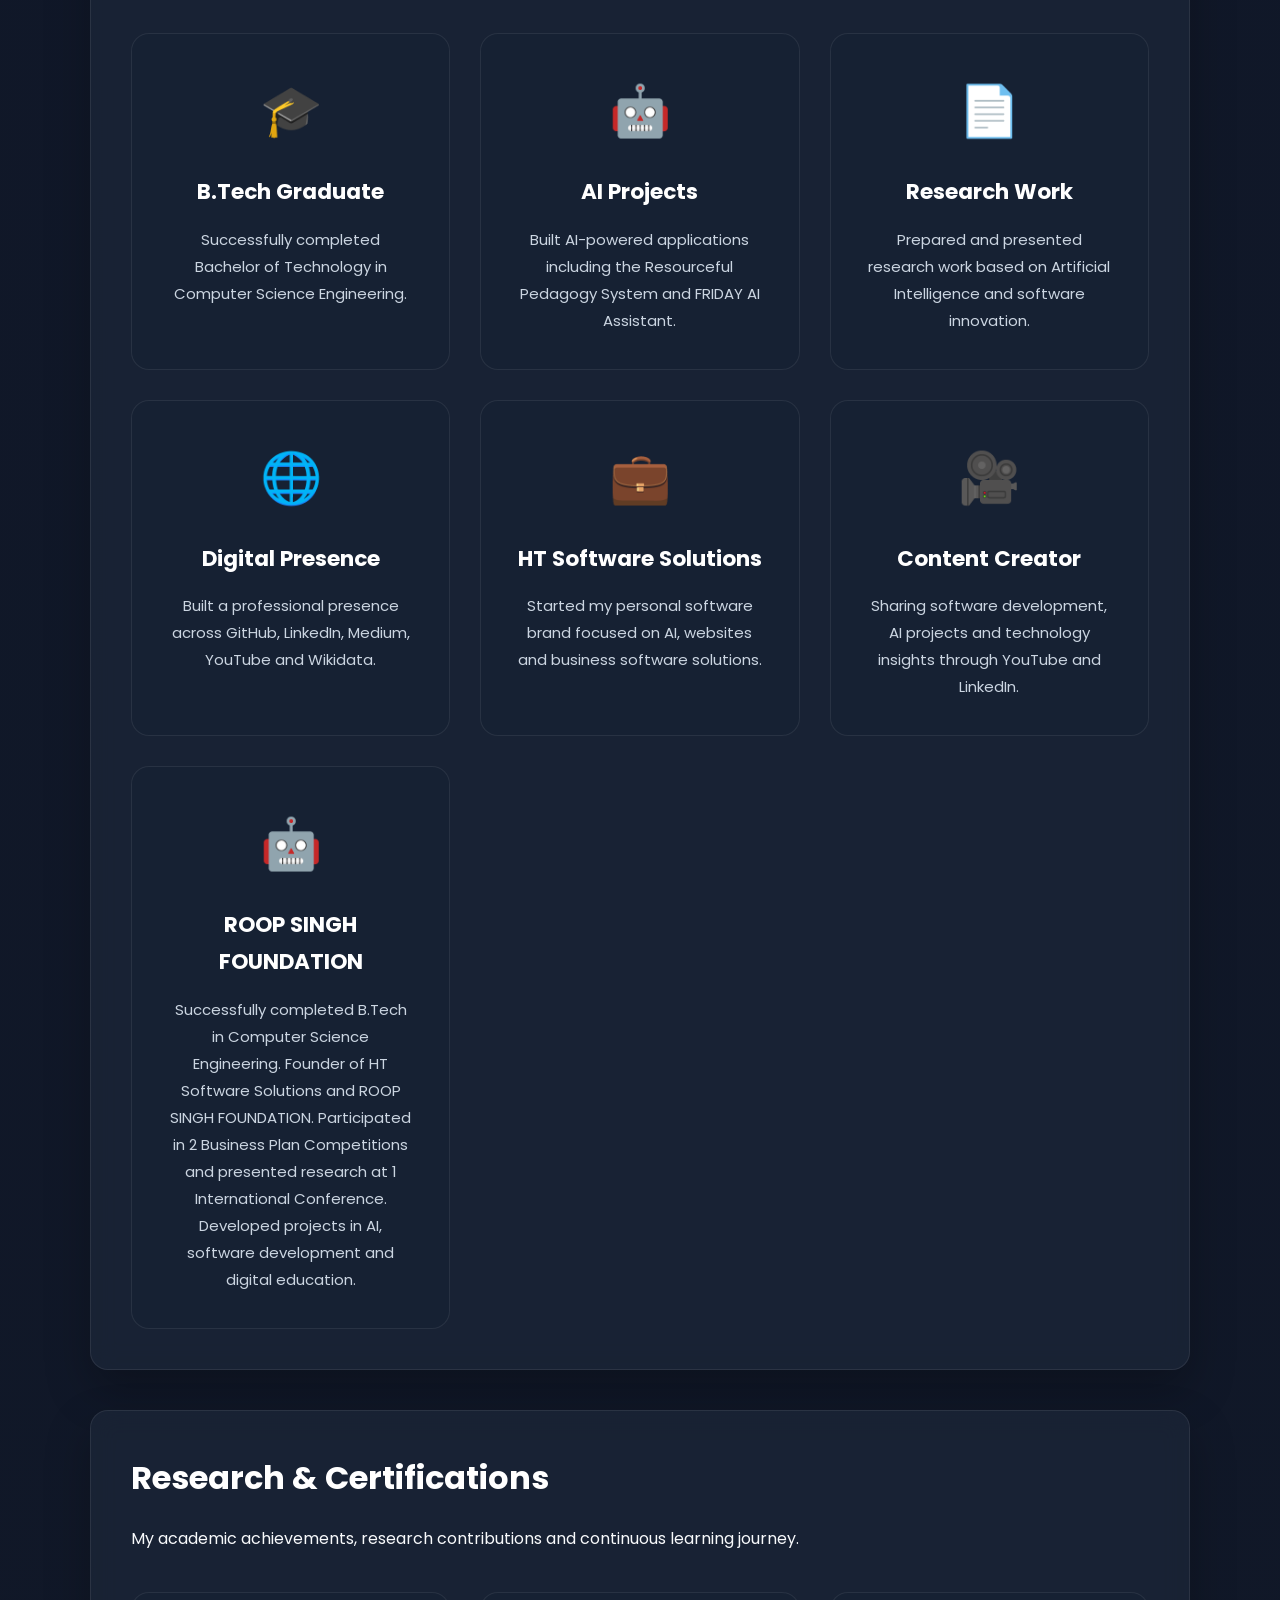
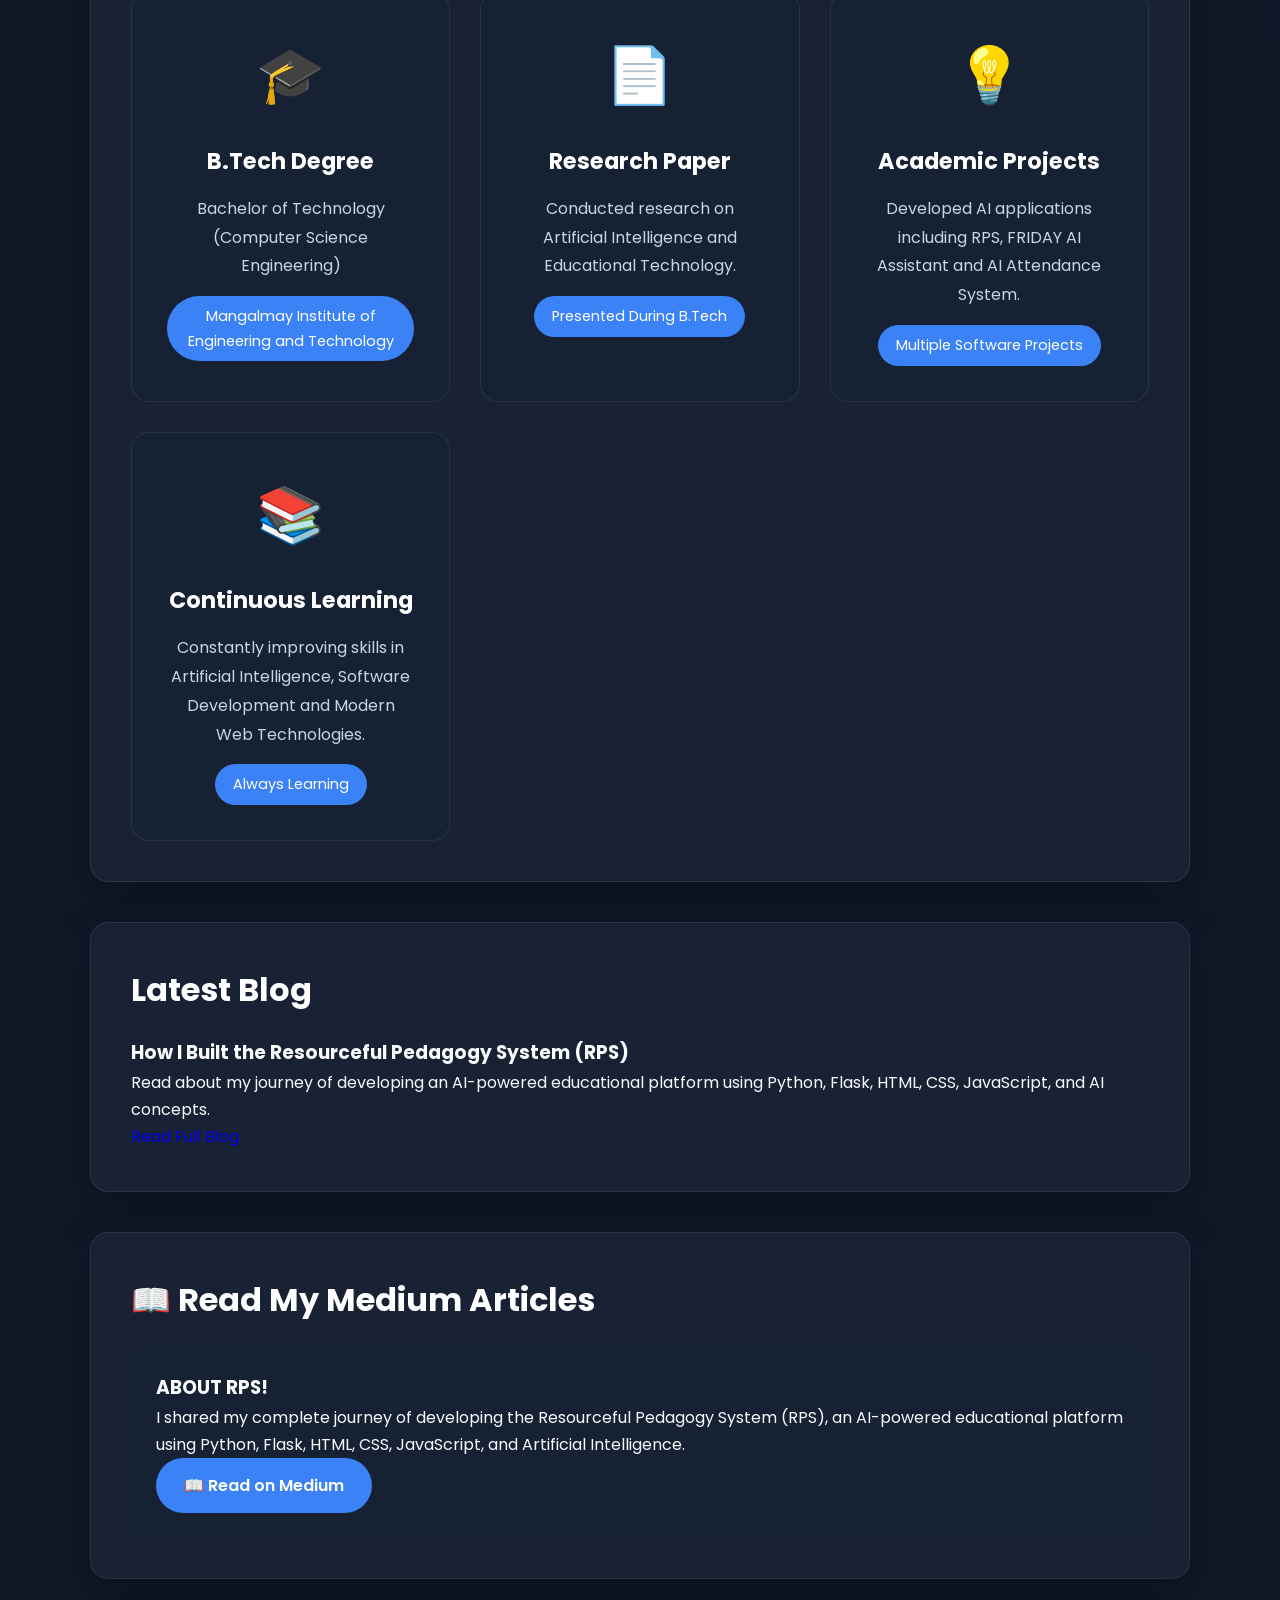
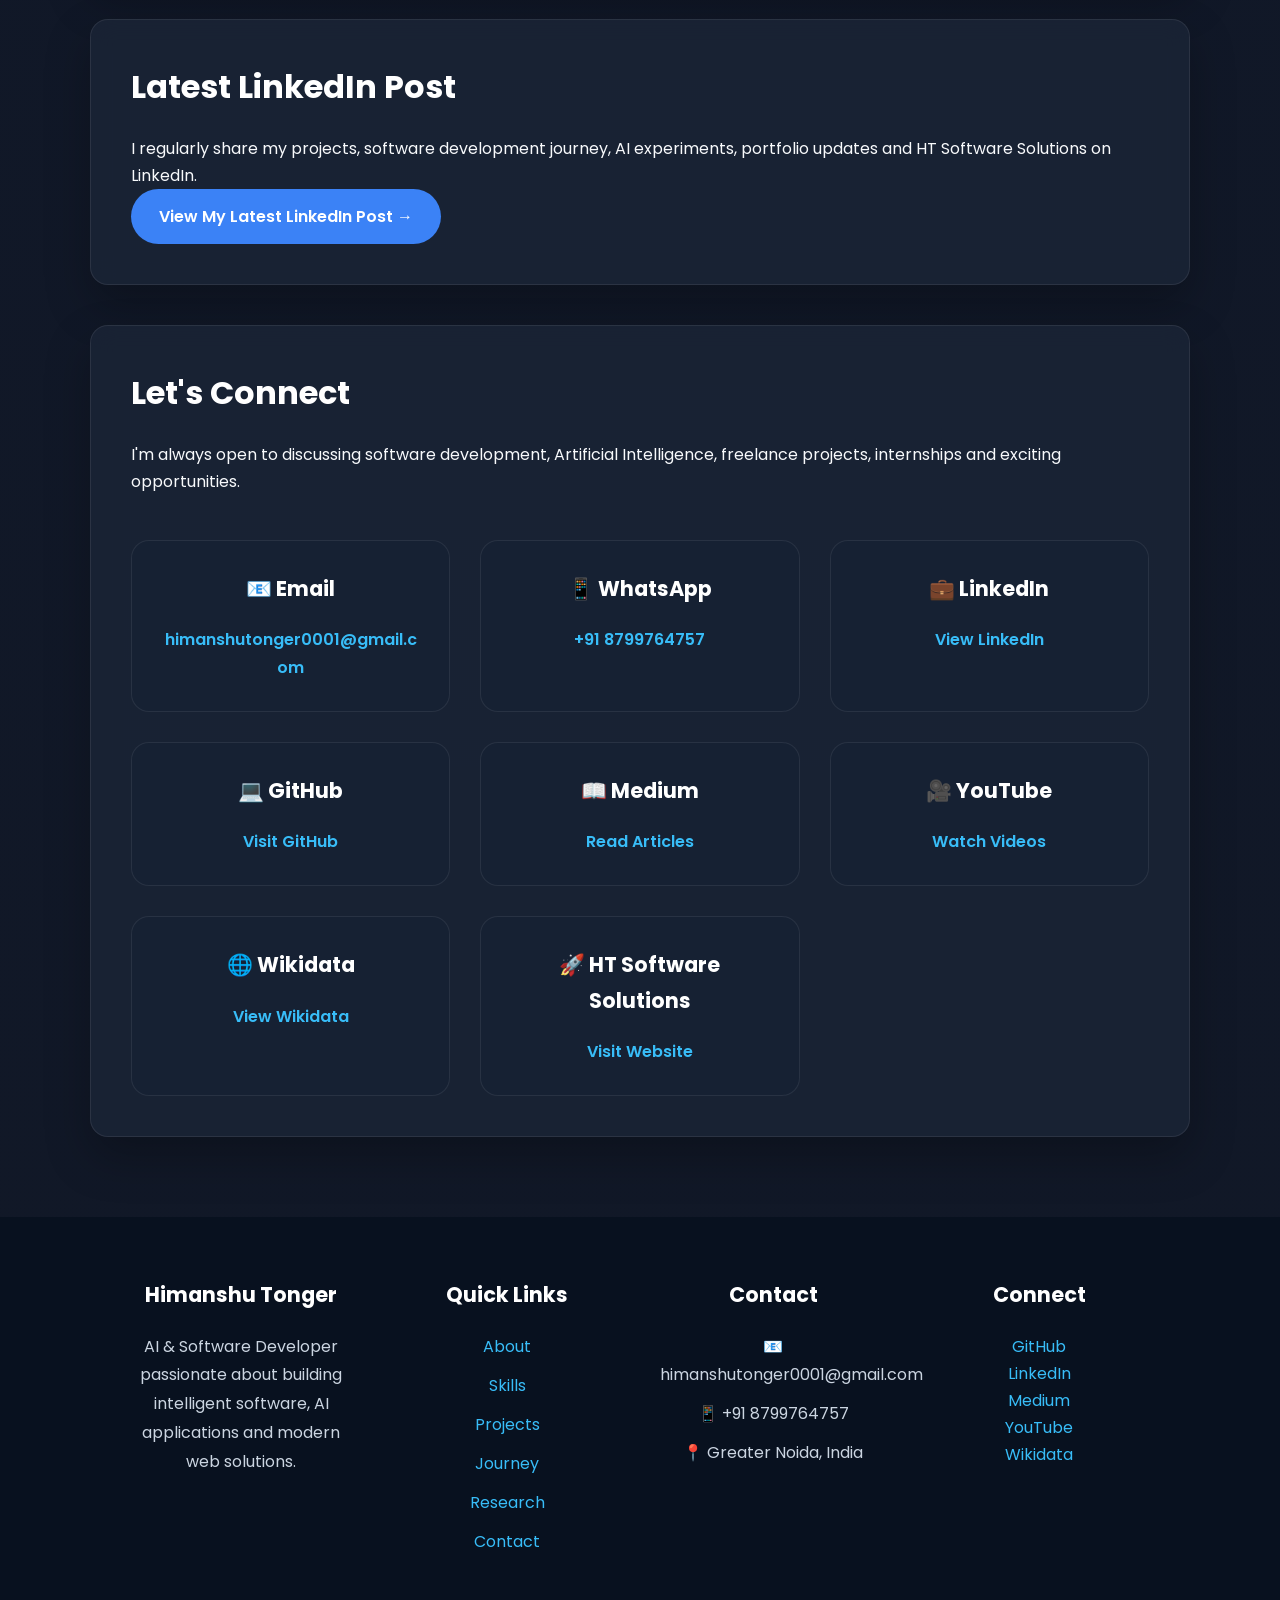
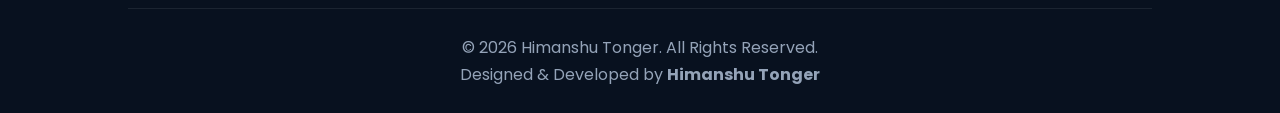
==== commit 4f8b28ed: "Update index.html" ====
--- a/index.html
+++ b/index.html
@@ -899,6 +899,15 @@
             <h3>Content Creator</h3>
             <p>Sharing software development, AI projects and technology insights through YouTube and LinkedIn.</p>
         </div>
+        <div class="achievement-card">
+            <div class="achievement-icon">🤖</div>
+            <h3>ROOP SINGH FOUNDATION</h3>
+            <p>Successfully completed B.Tech in Computer Science Engineering.
+Founder of HT Software Solutions and ROOP SINGH FOUNDATION.
+Participated in 2 Business Plan Competitions and presented research at 1 International Conference.
+Developed projects in AI, software development and digital education.</p>
+        </div>
+
 
     </div>
 
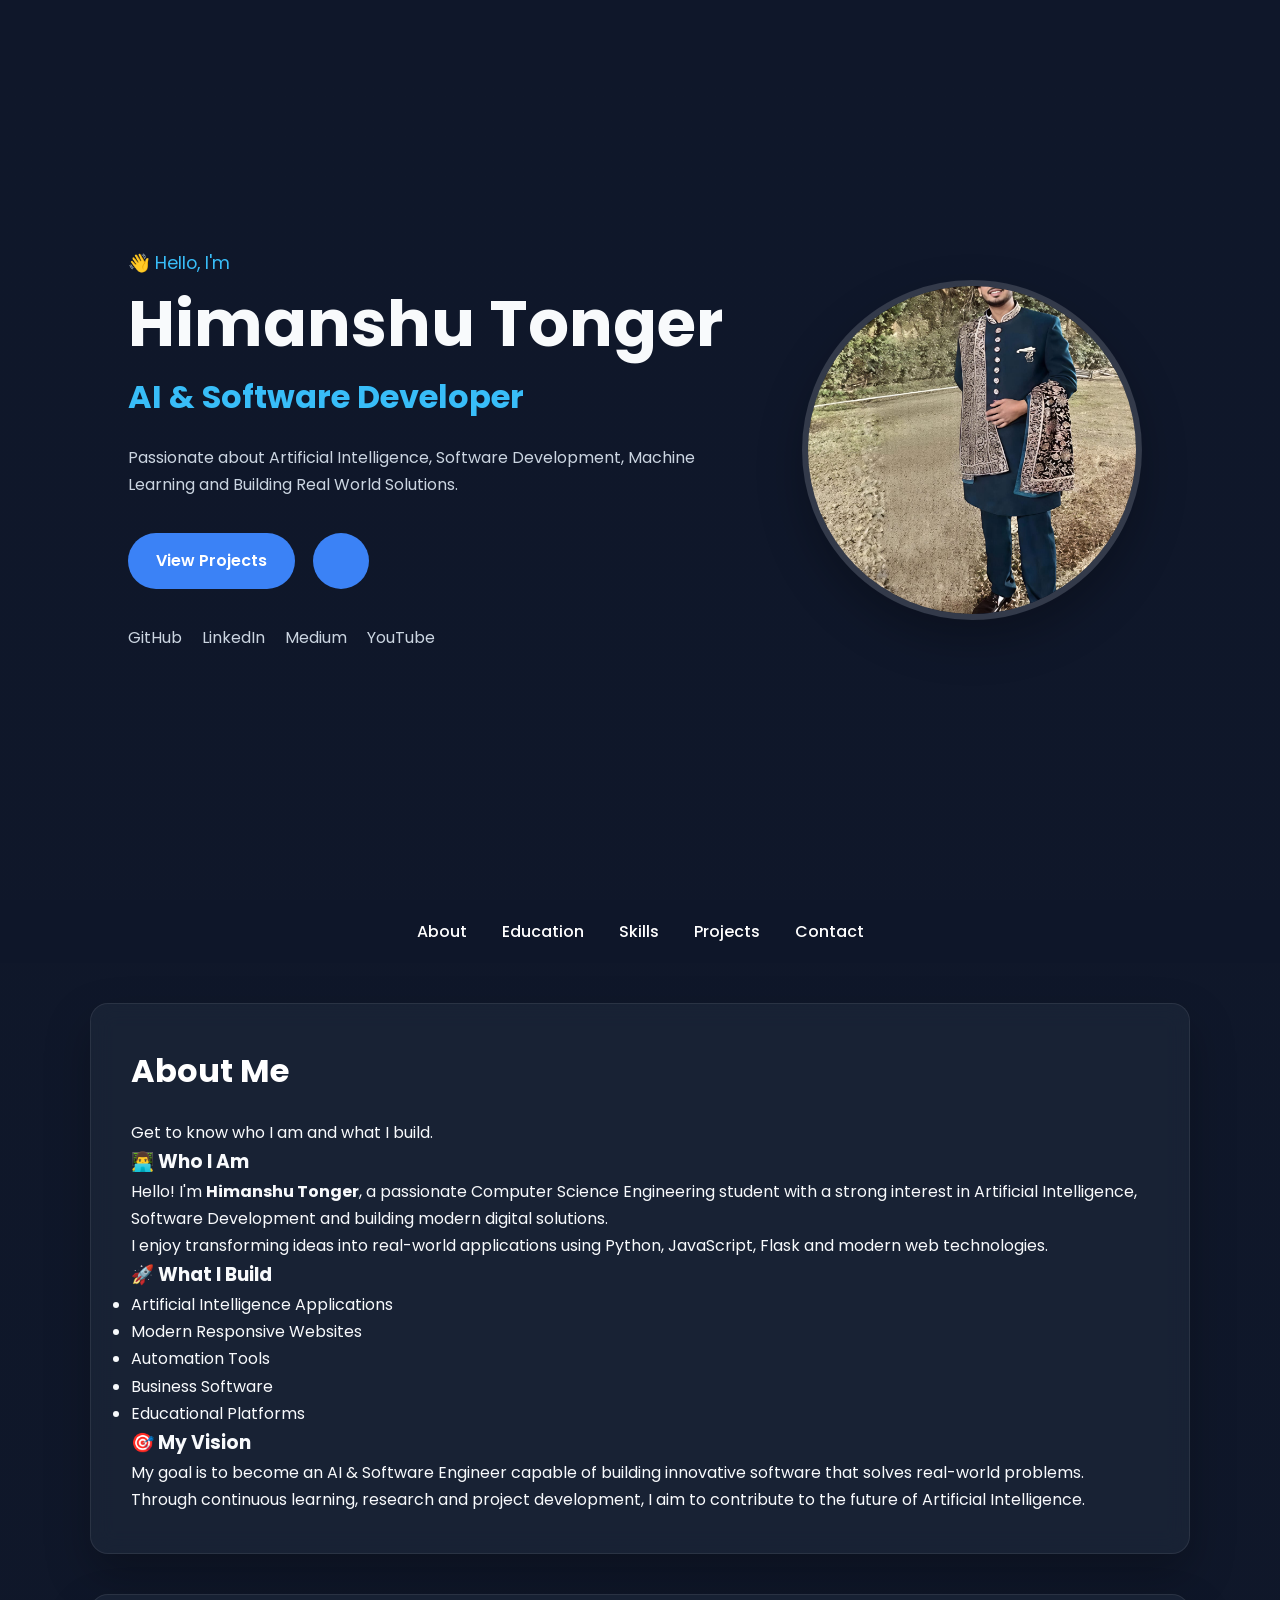
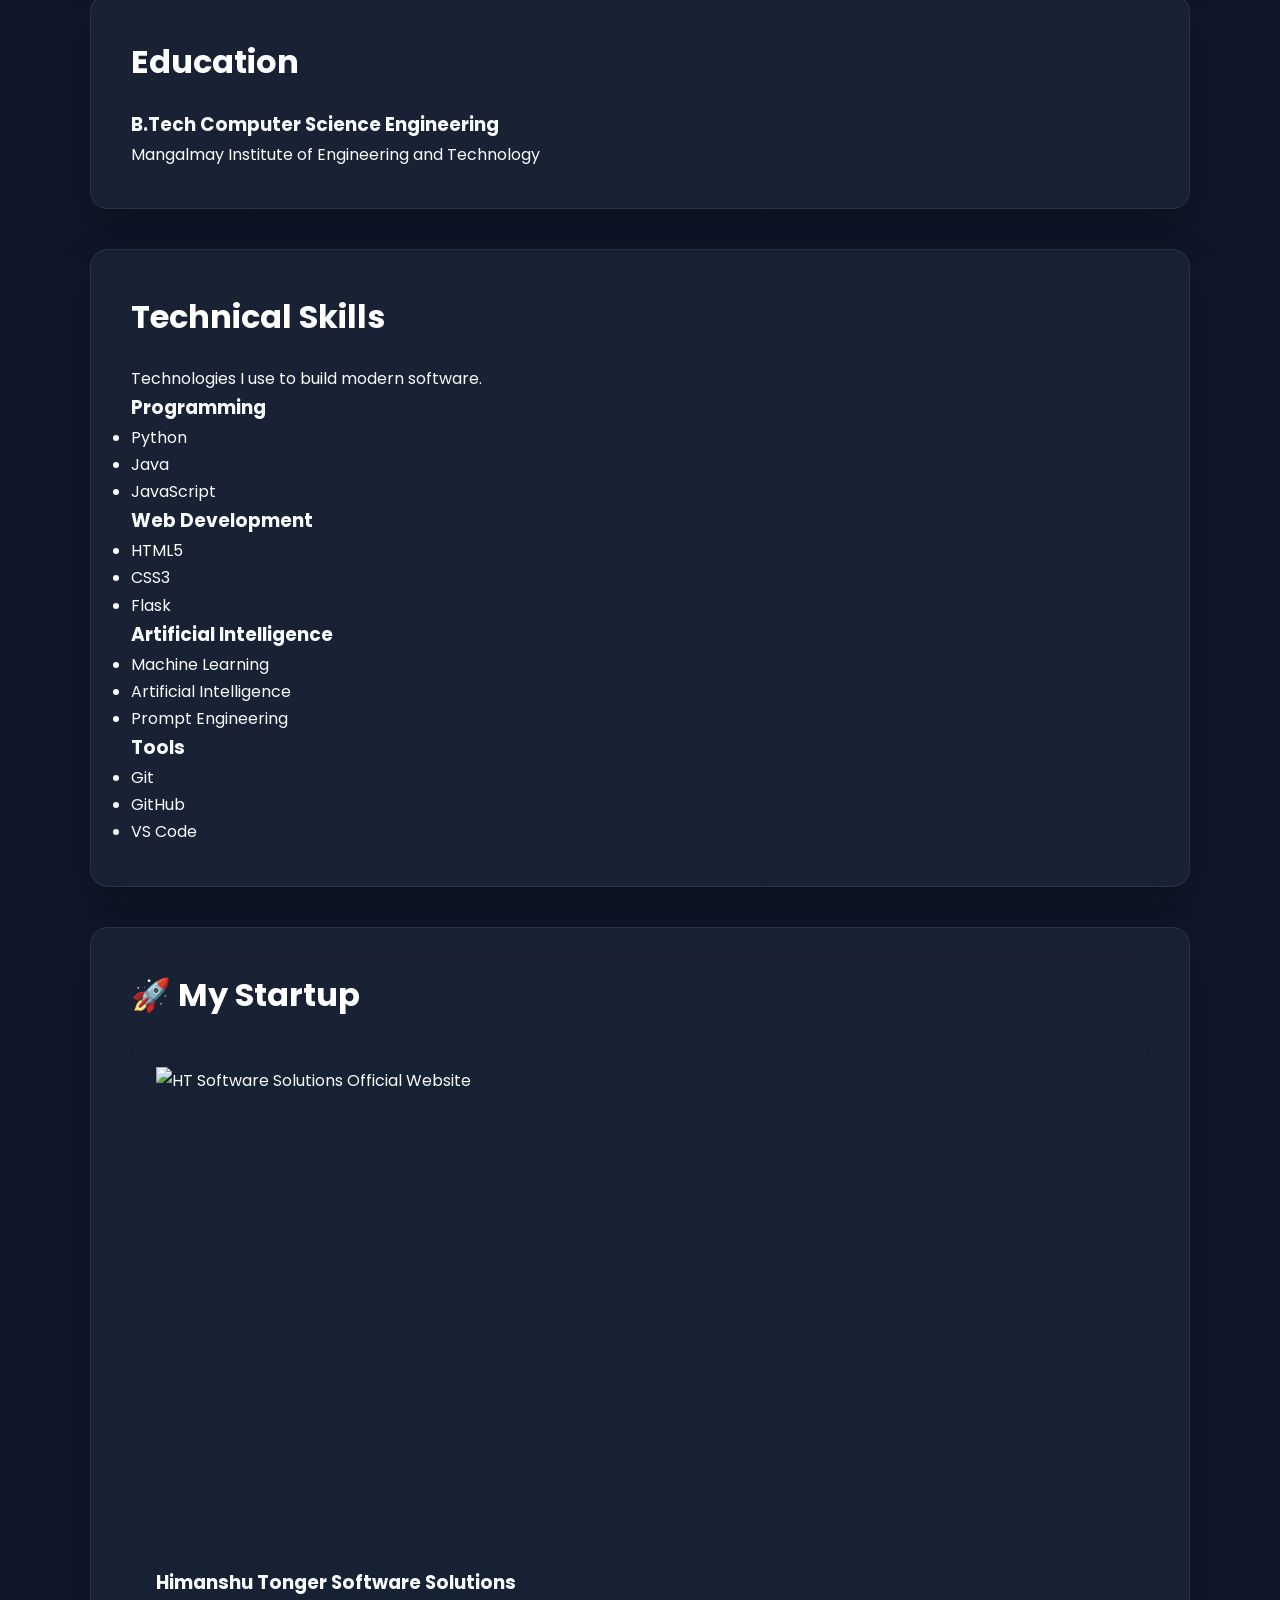
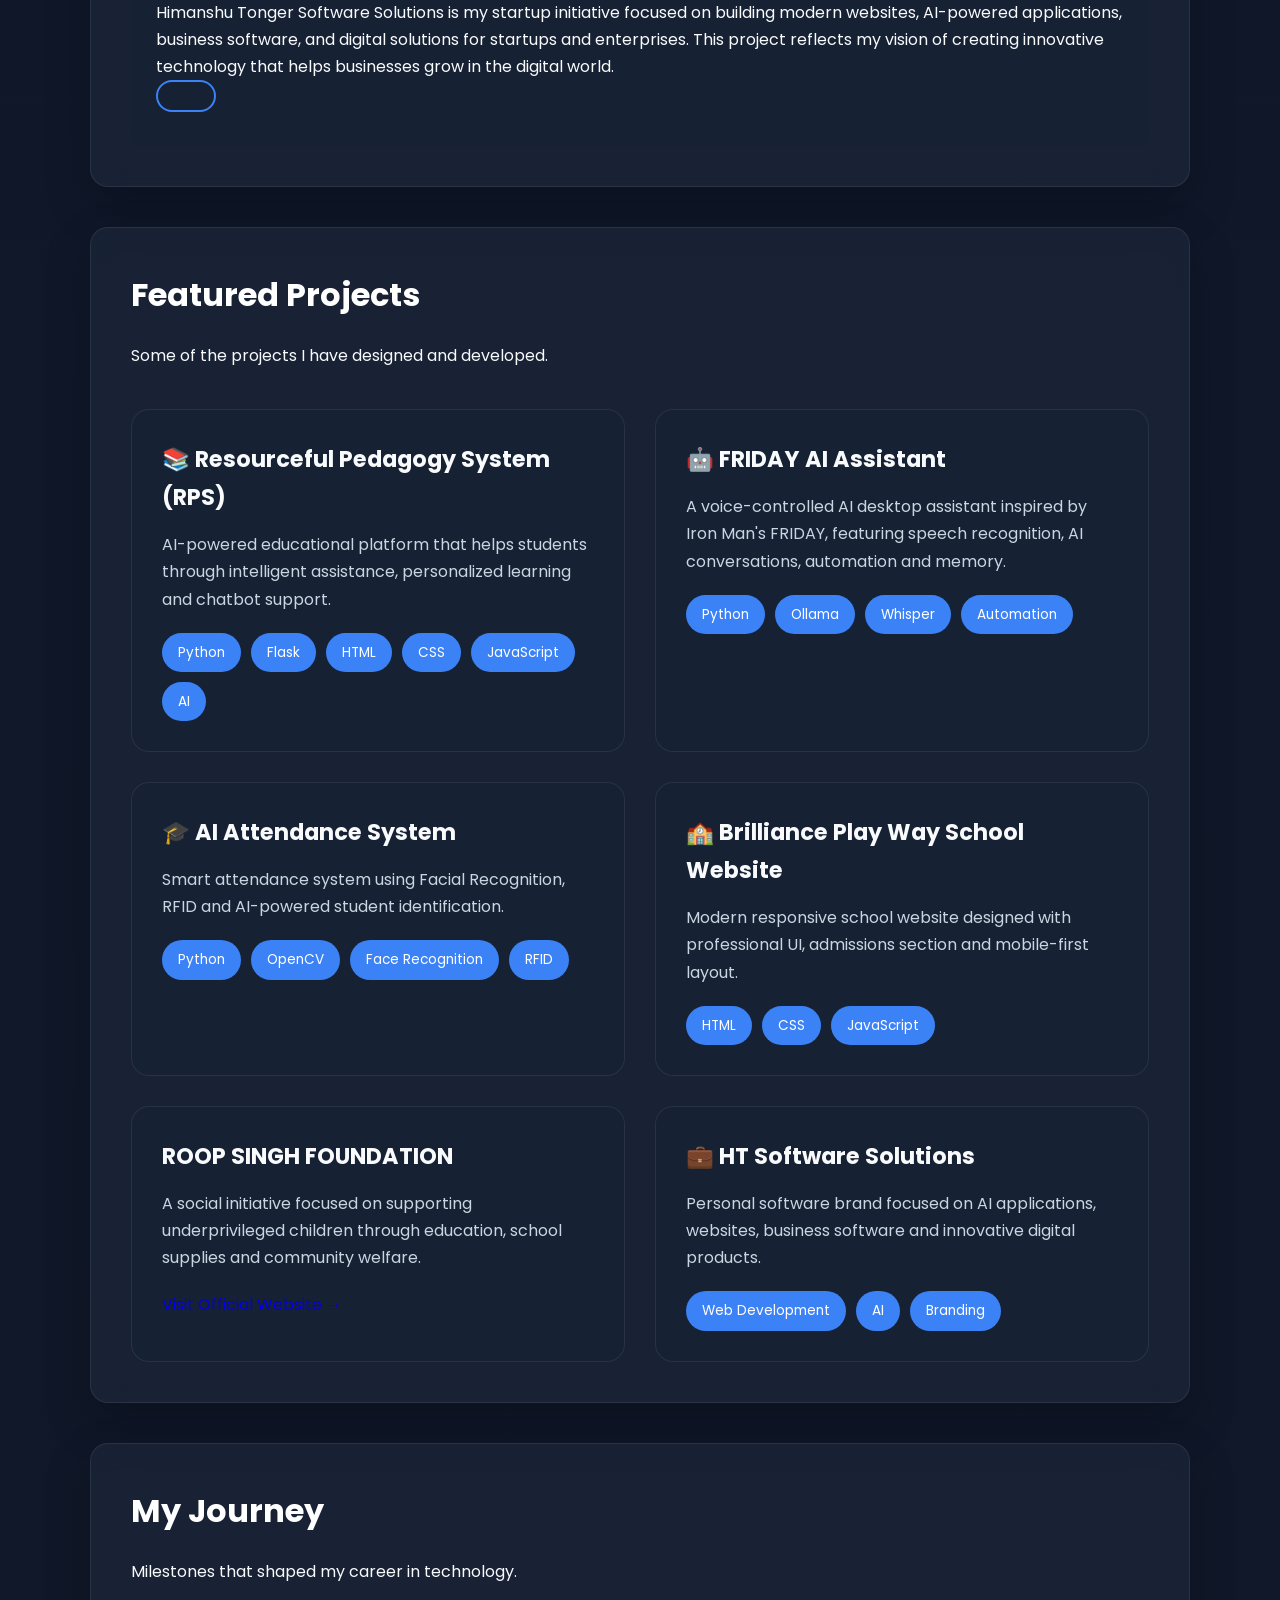
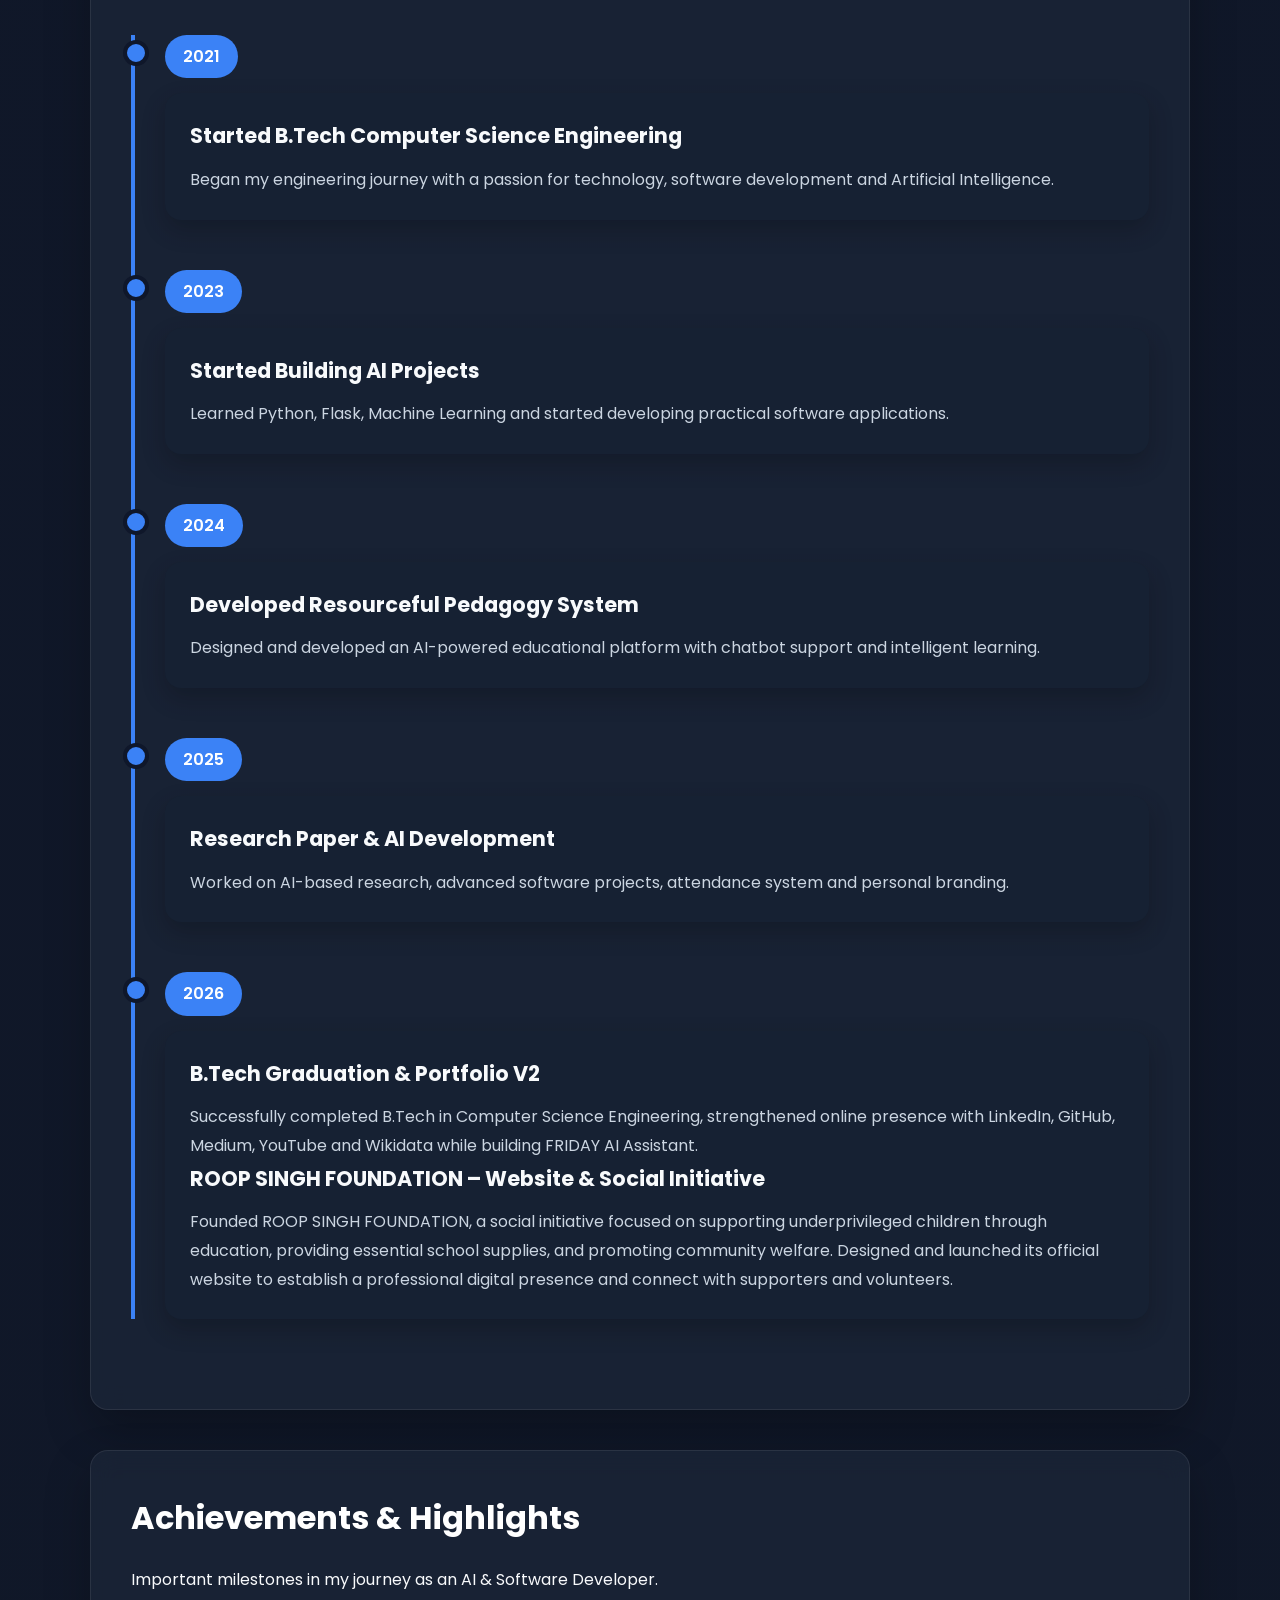
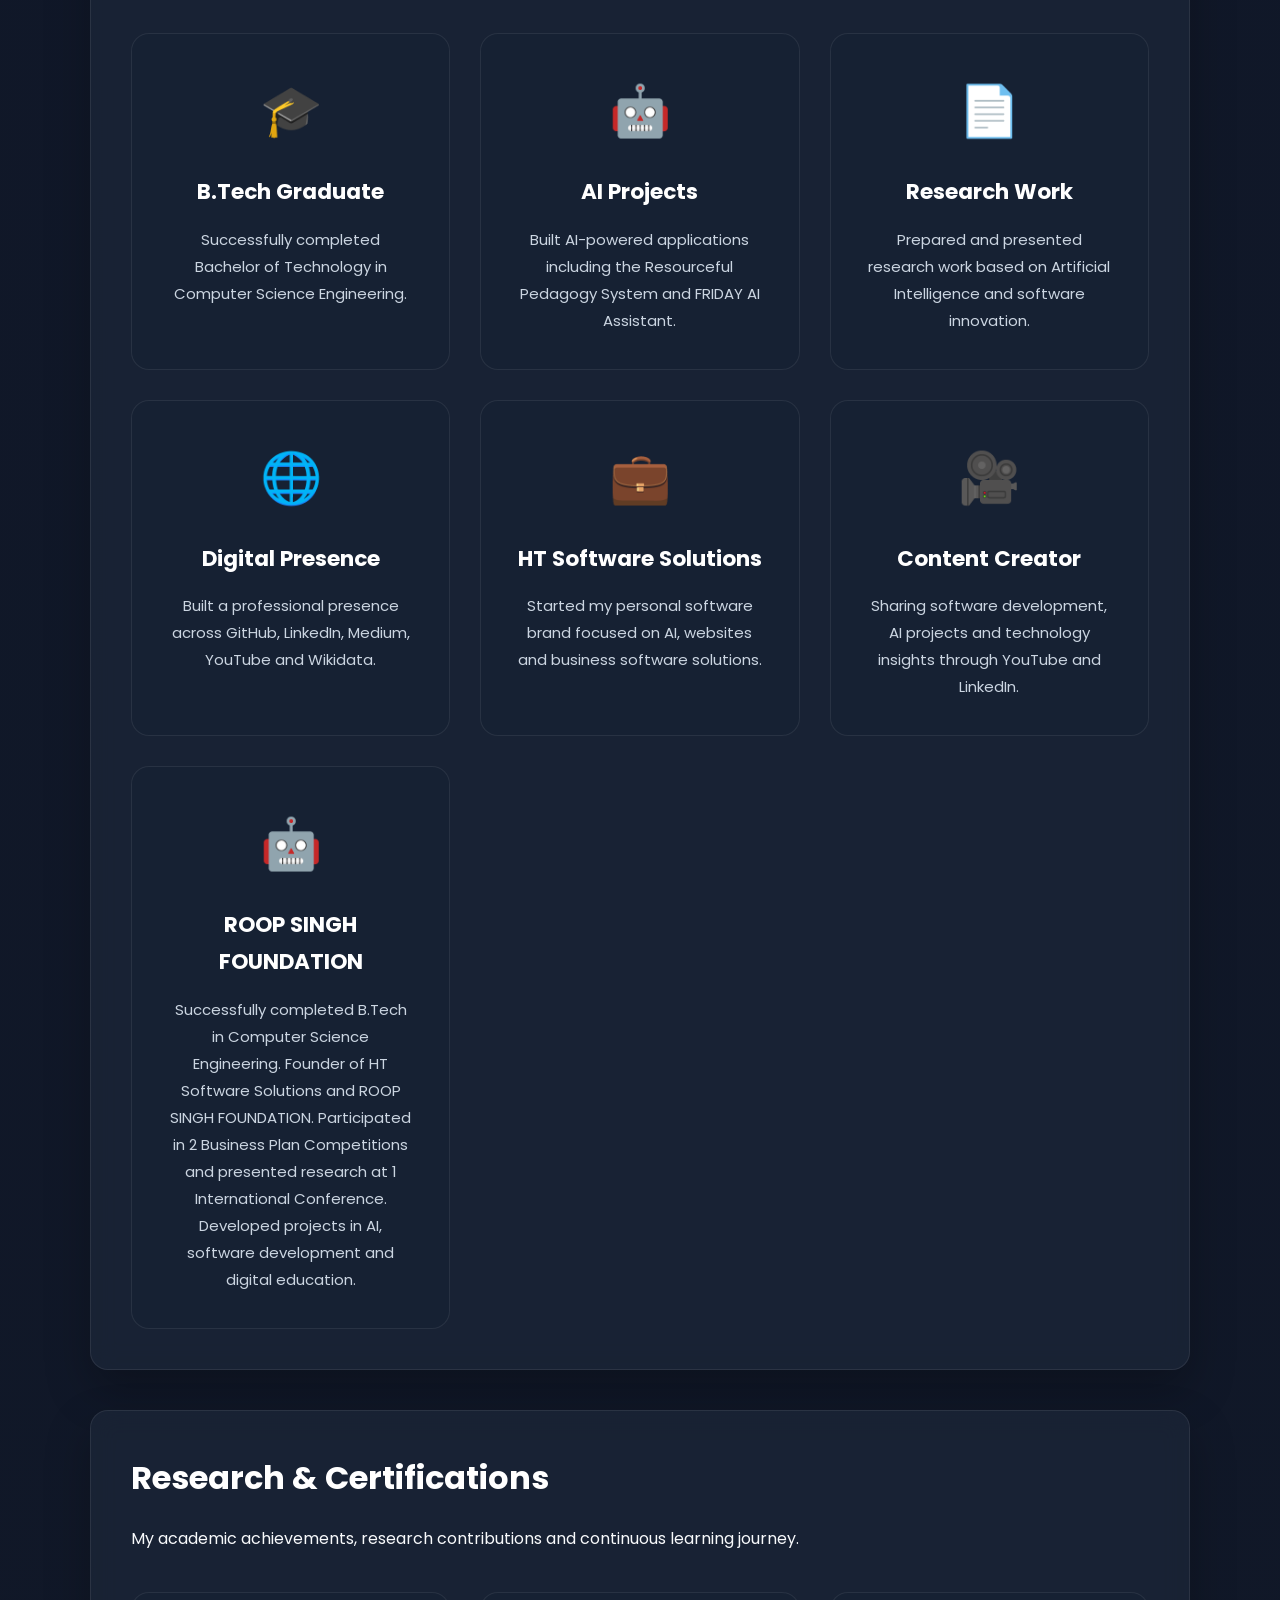
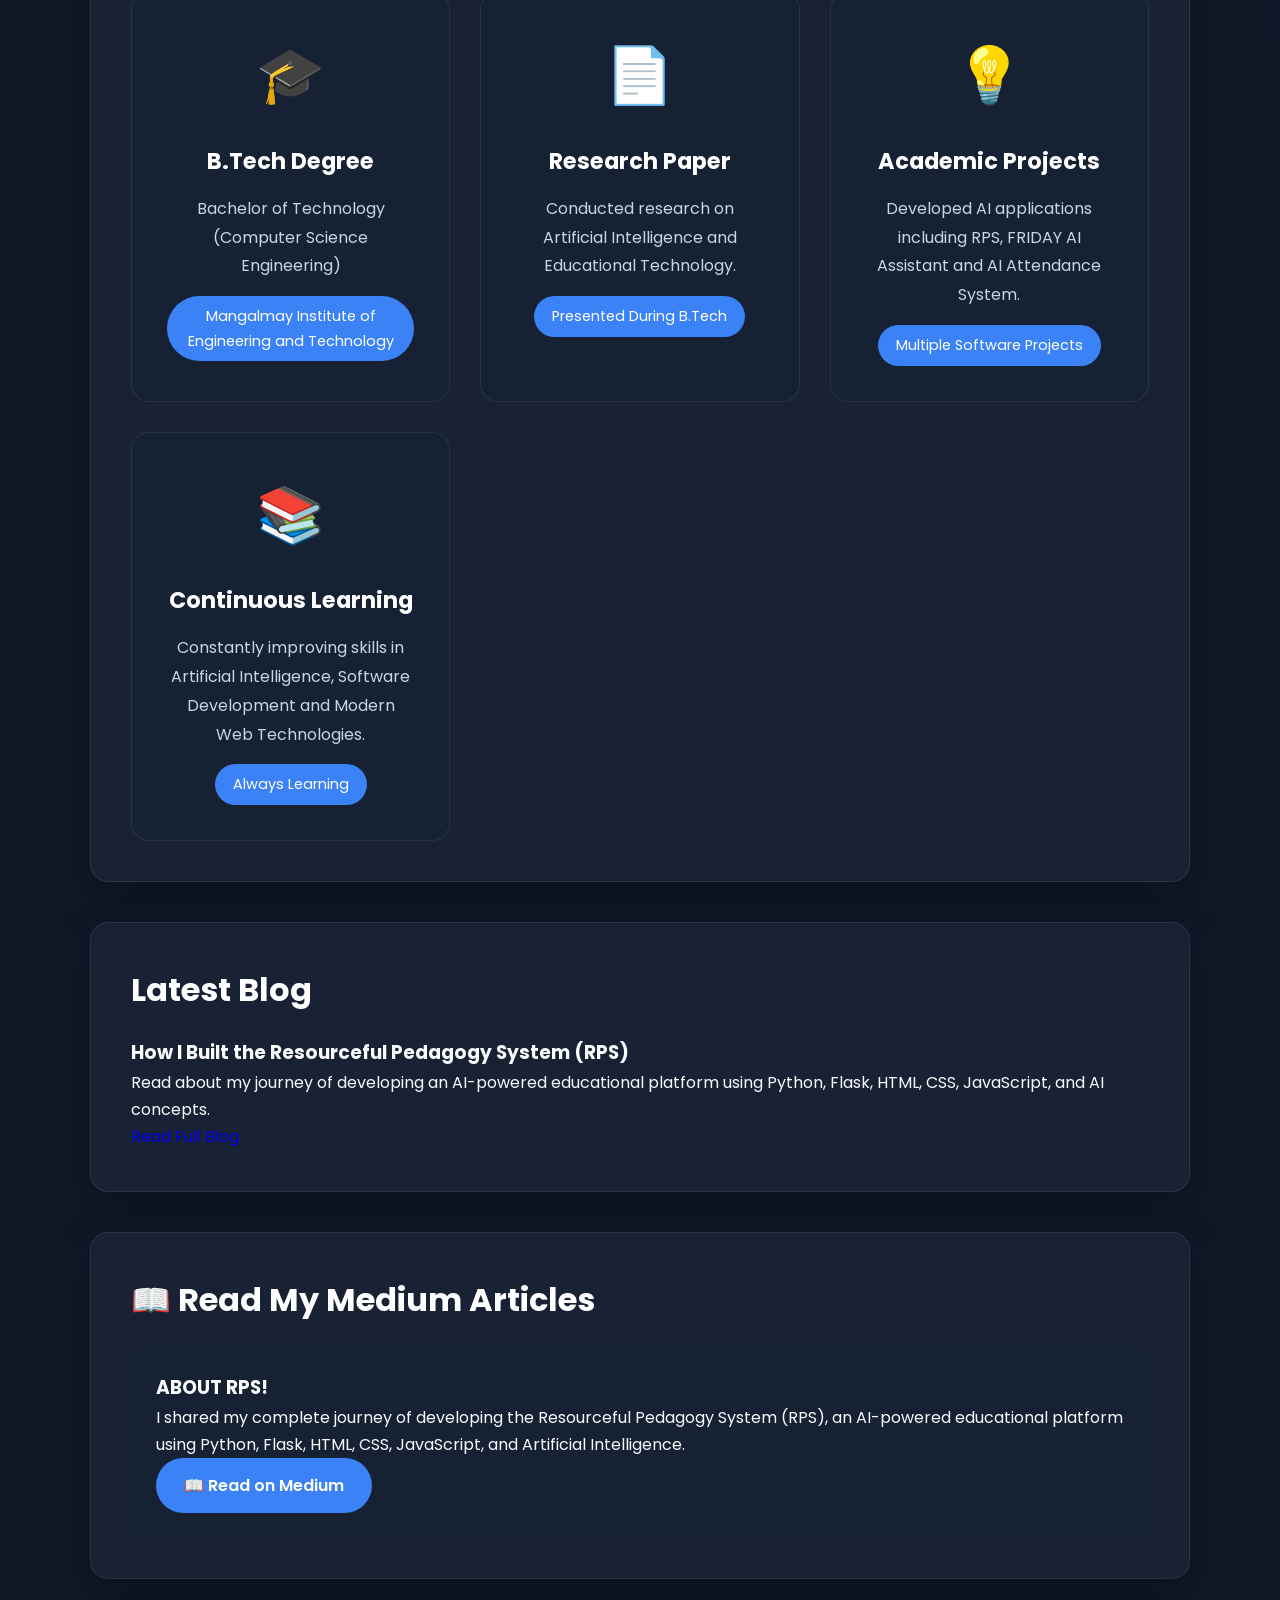
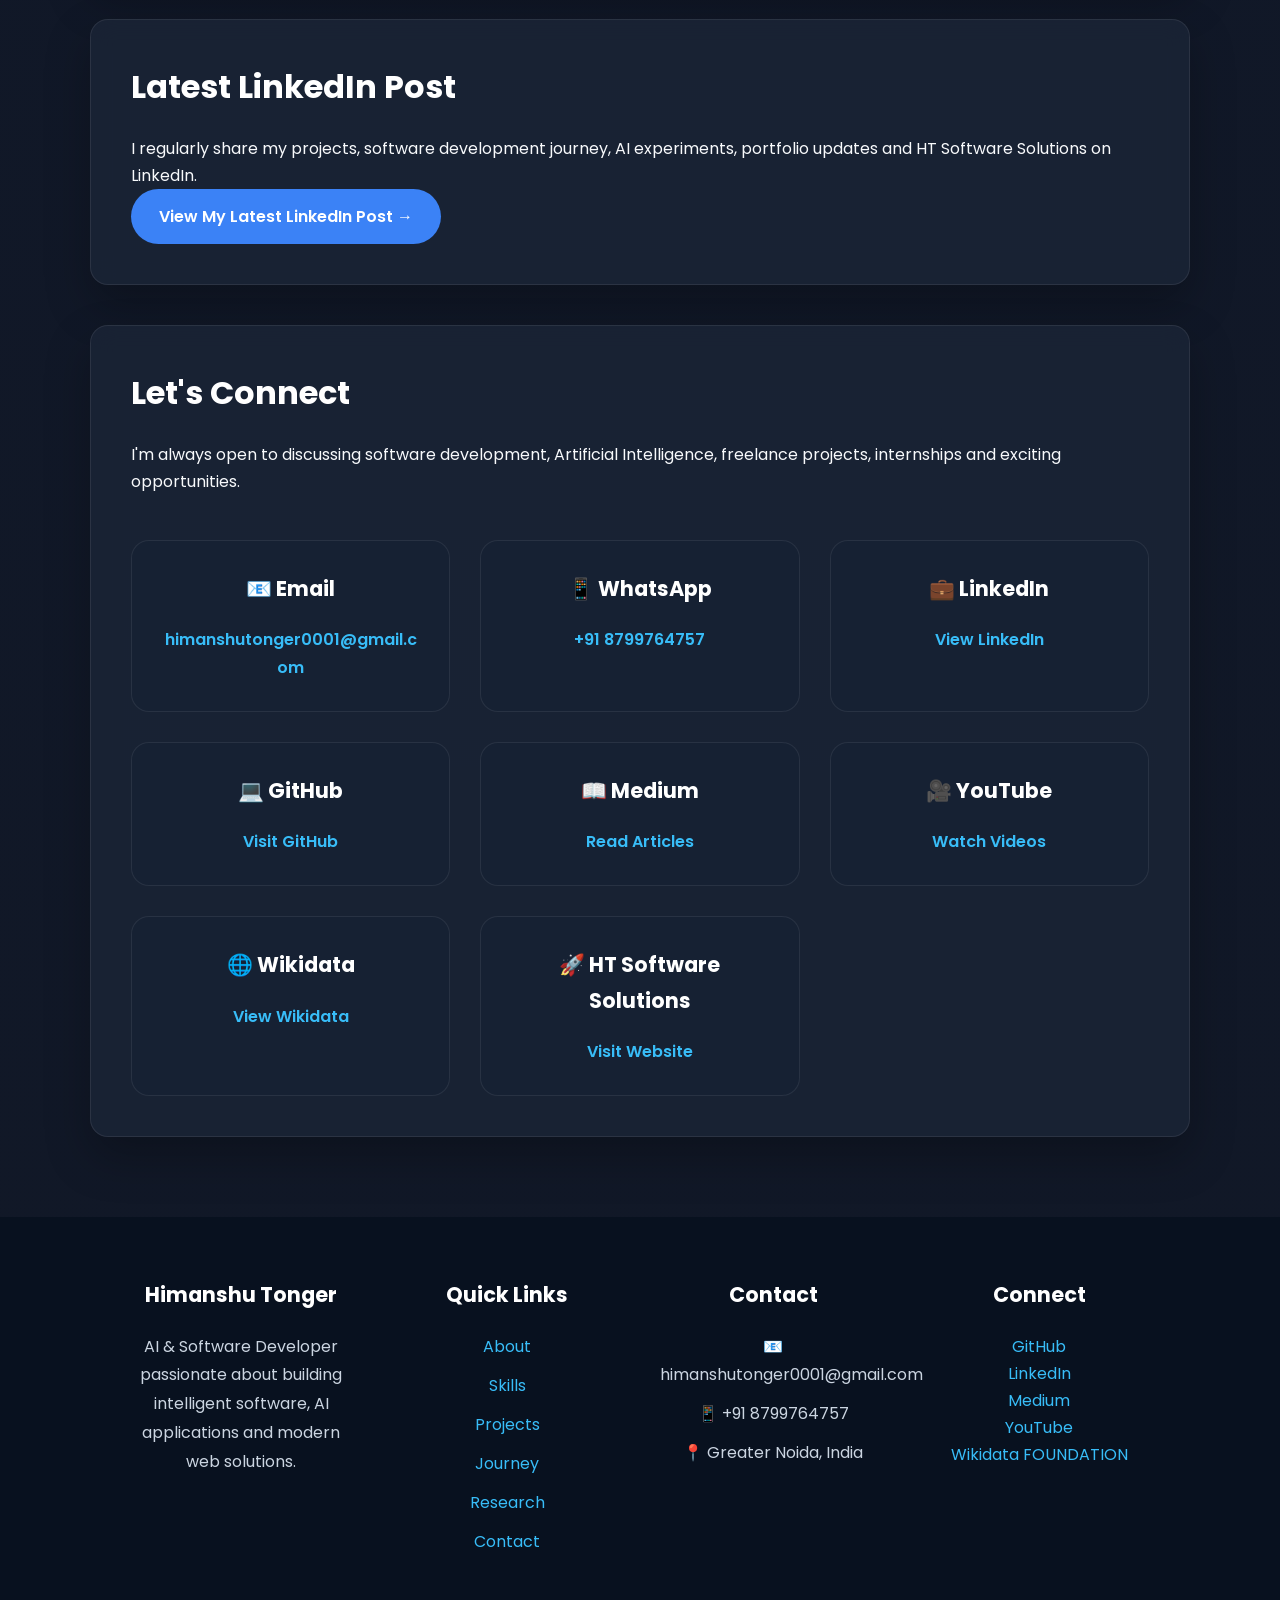
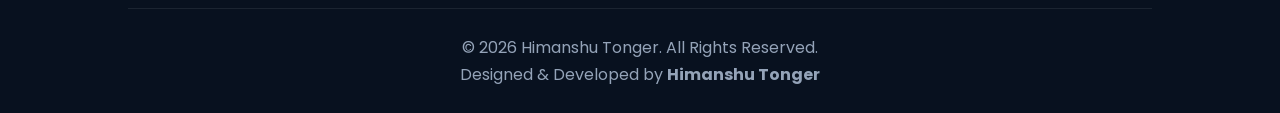
==== commit 8b69b4ab: "Update index.html" ====
--- a/index.html
+++ b/index.html
@@ -1251,6 +1251,7 @@
             <a href="https://www.youtube.com/@HIMANSHU_TONGER_1" target="_blank">YouTube</a><br>
 
             <a href="https://www.wikidata.org/wiki/Q140650287" target="_blank">Wikidata</a>
+            <a href="https://00001himanshu.github.io/Roop-Singh-Foundation/" target="_blank"> FOUNDATION</a>
 
         </div>
 
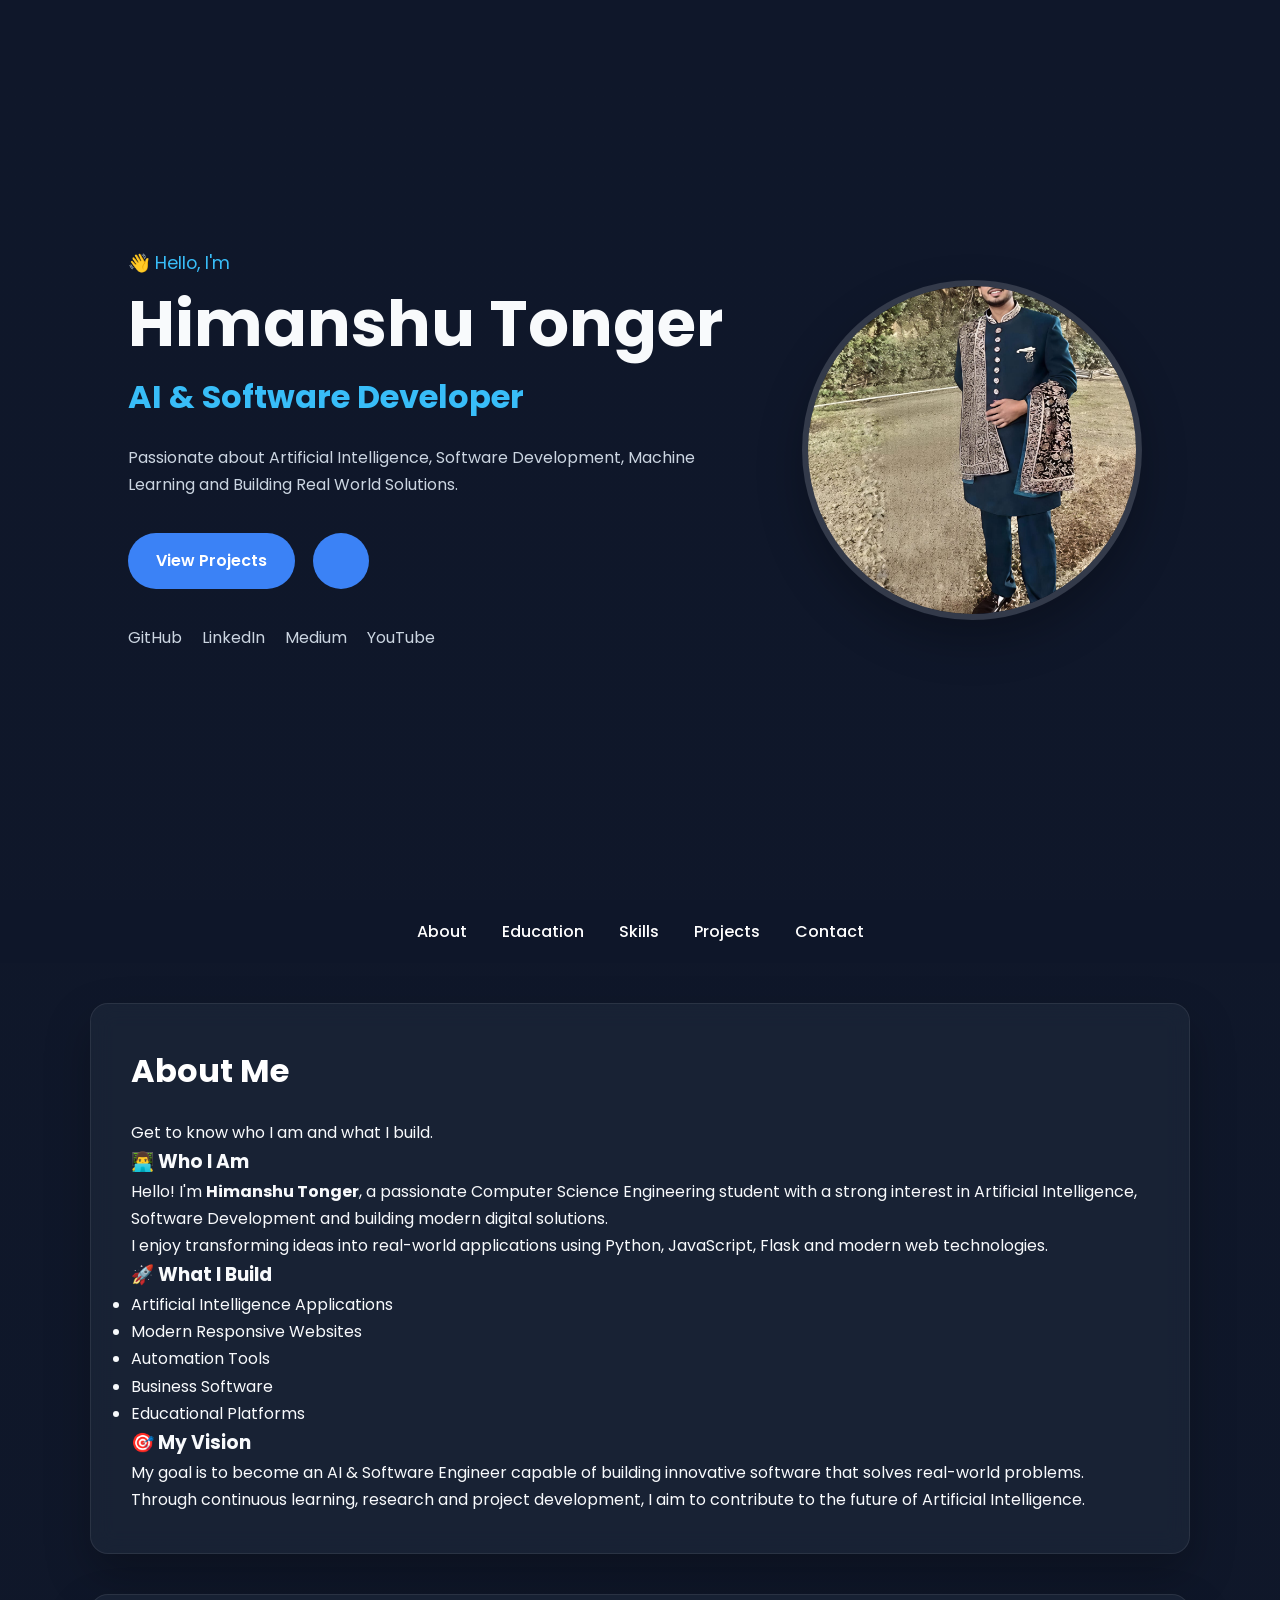
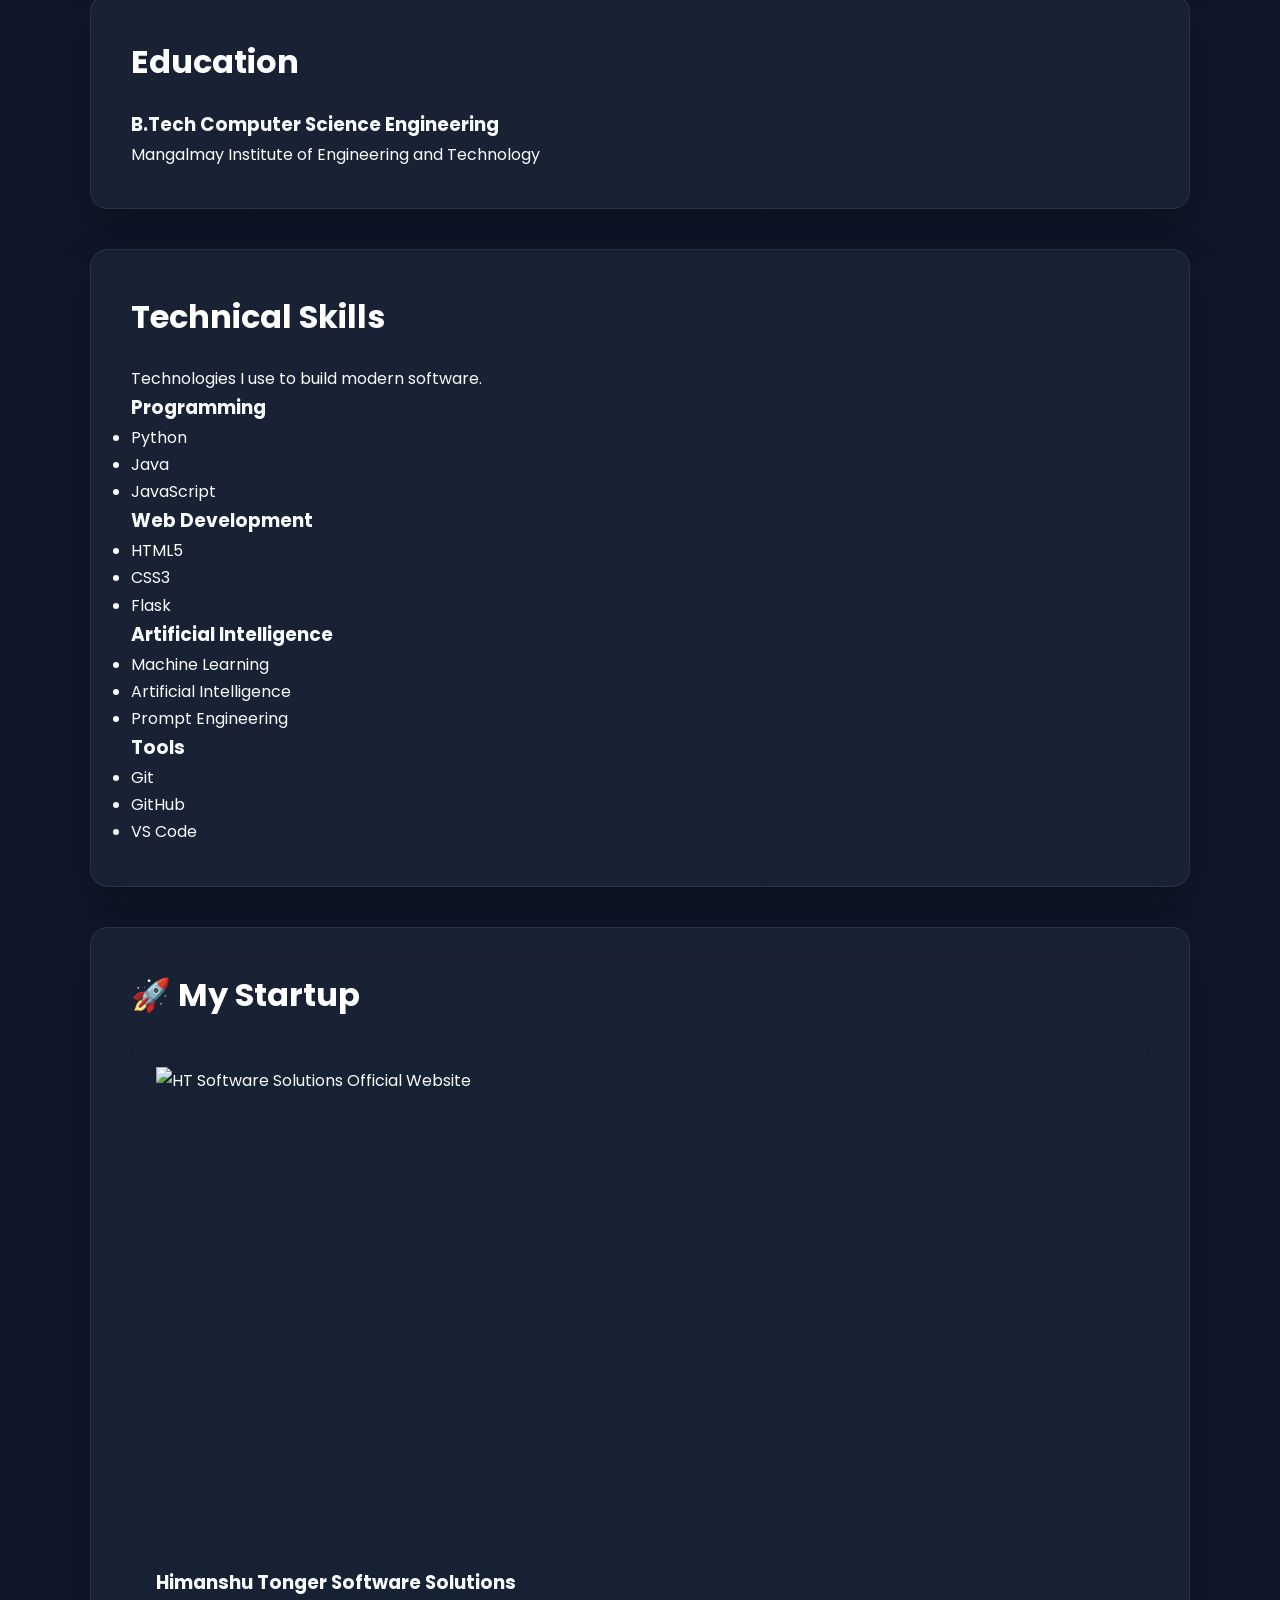
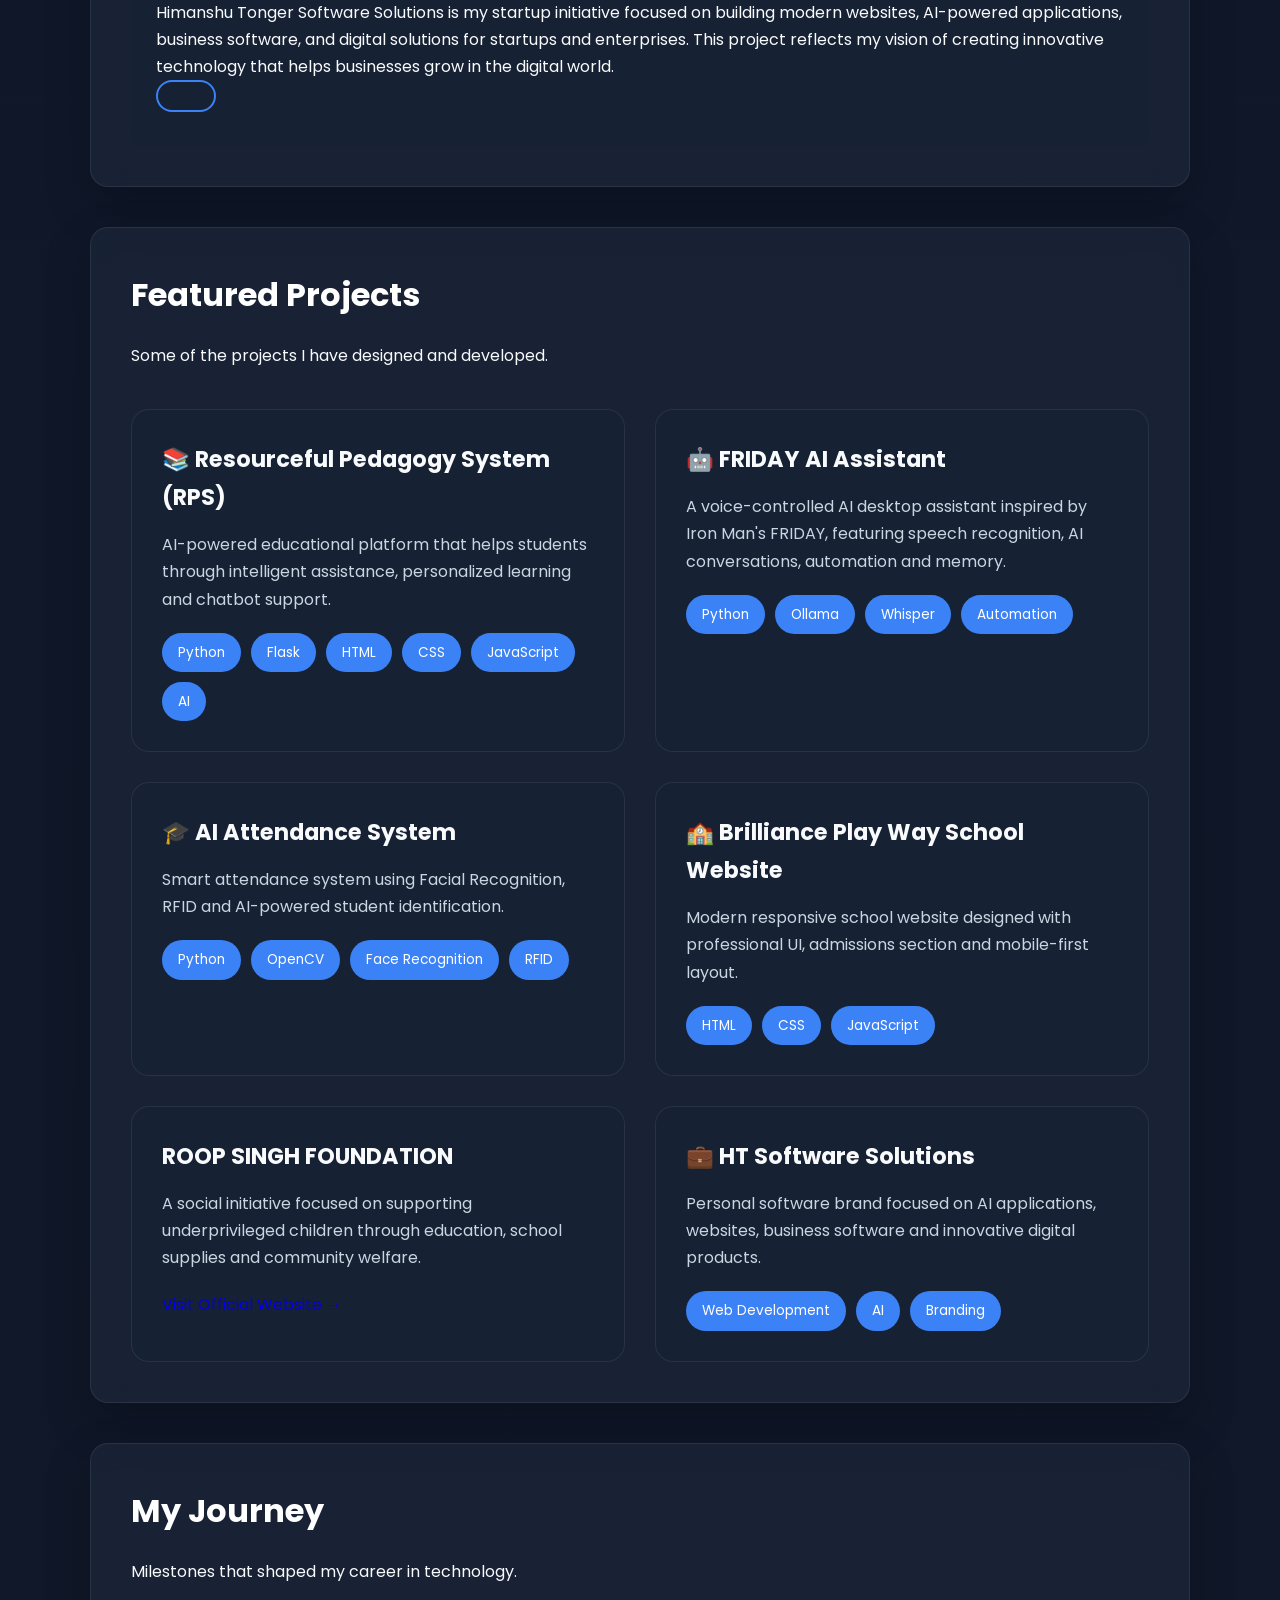
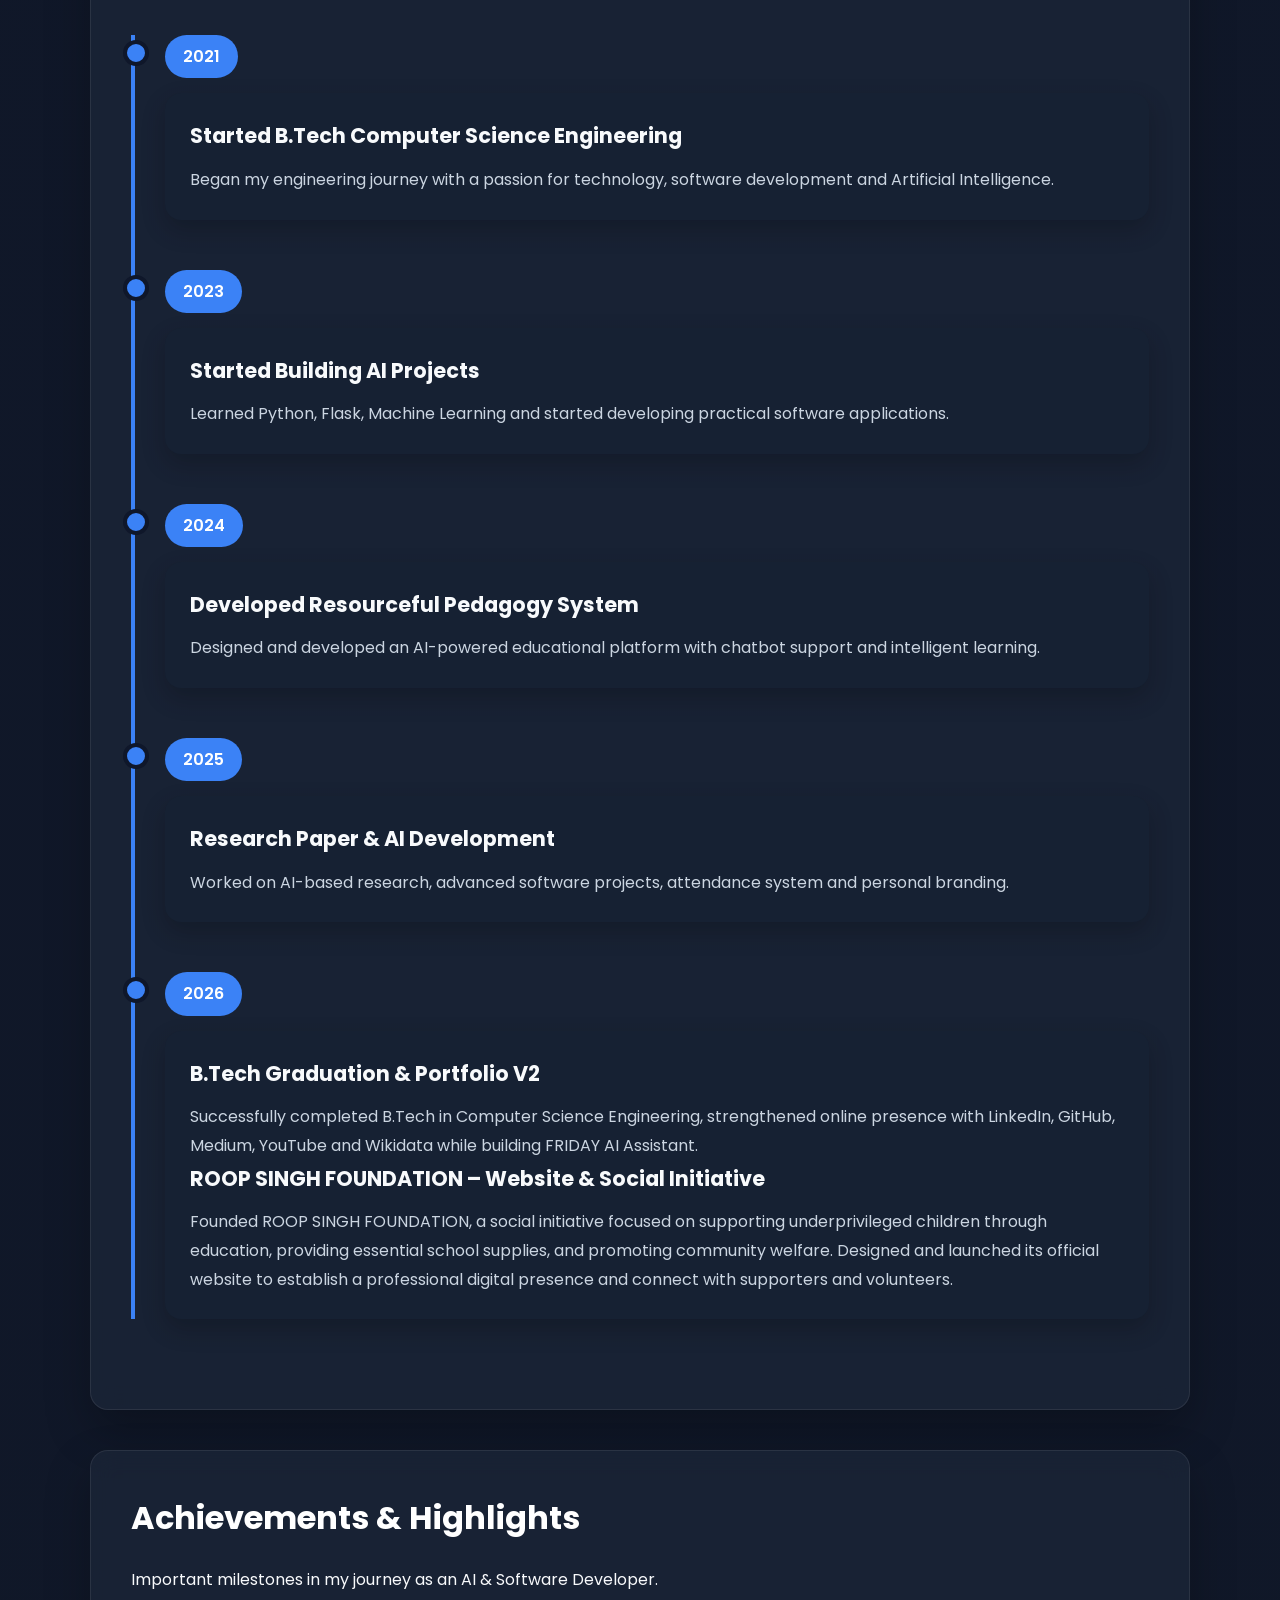
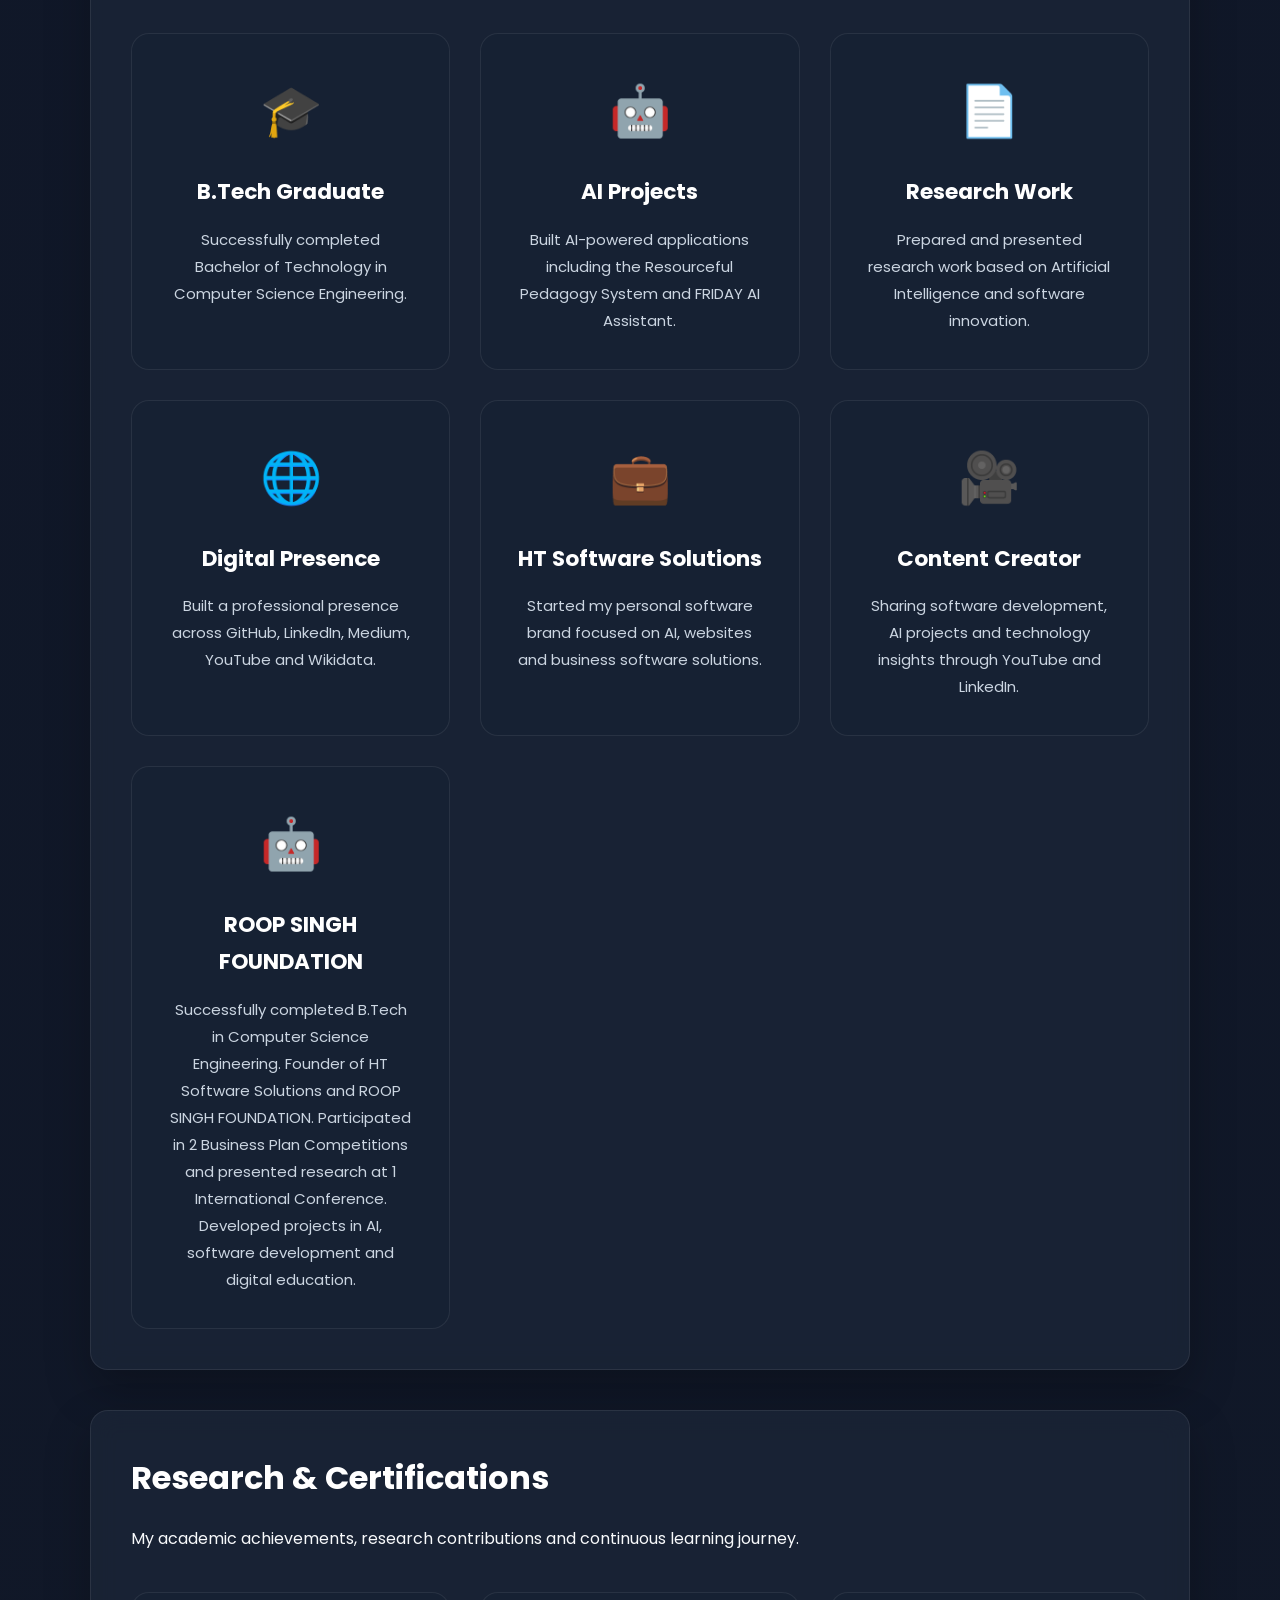
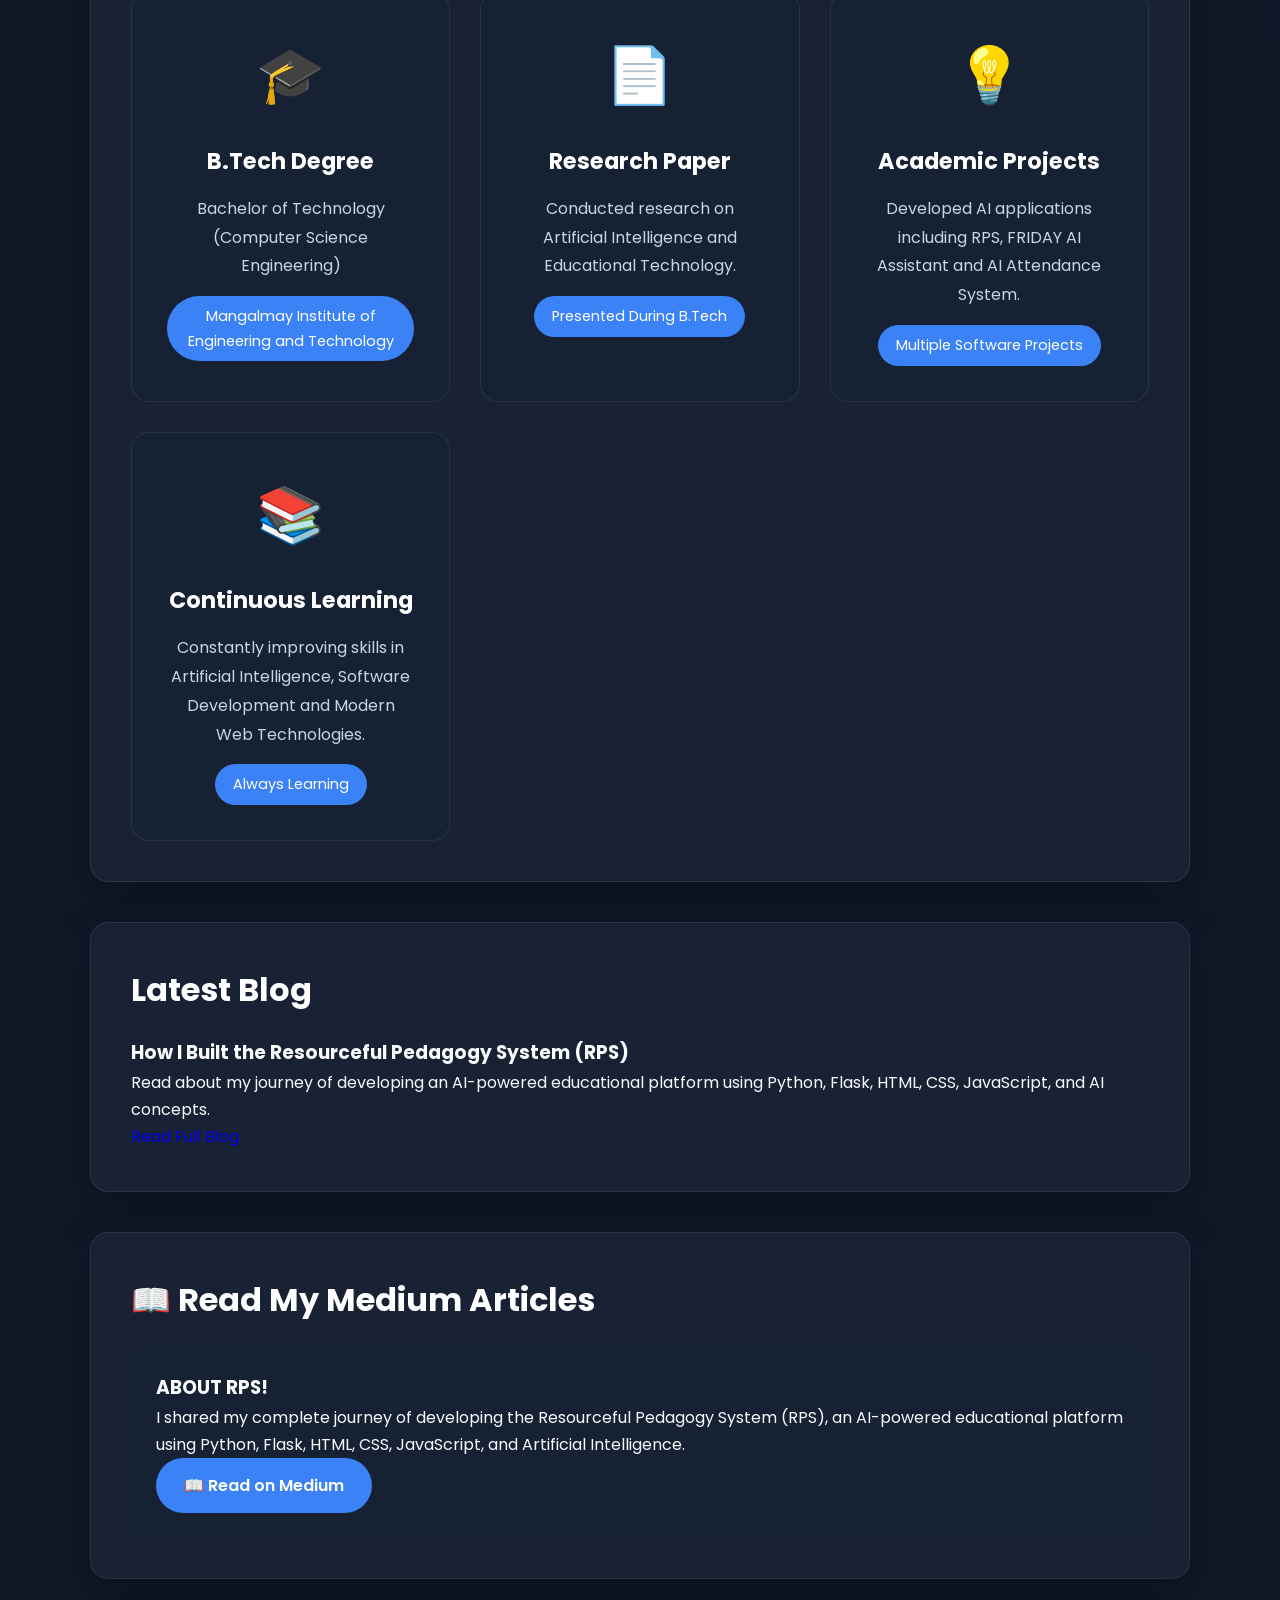
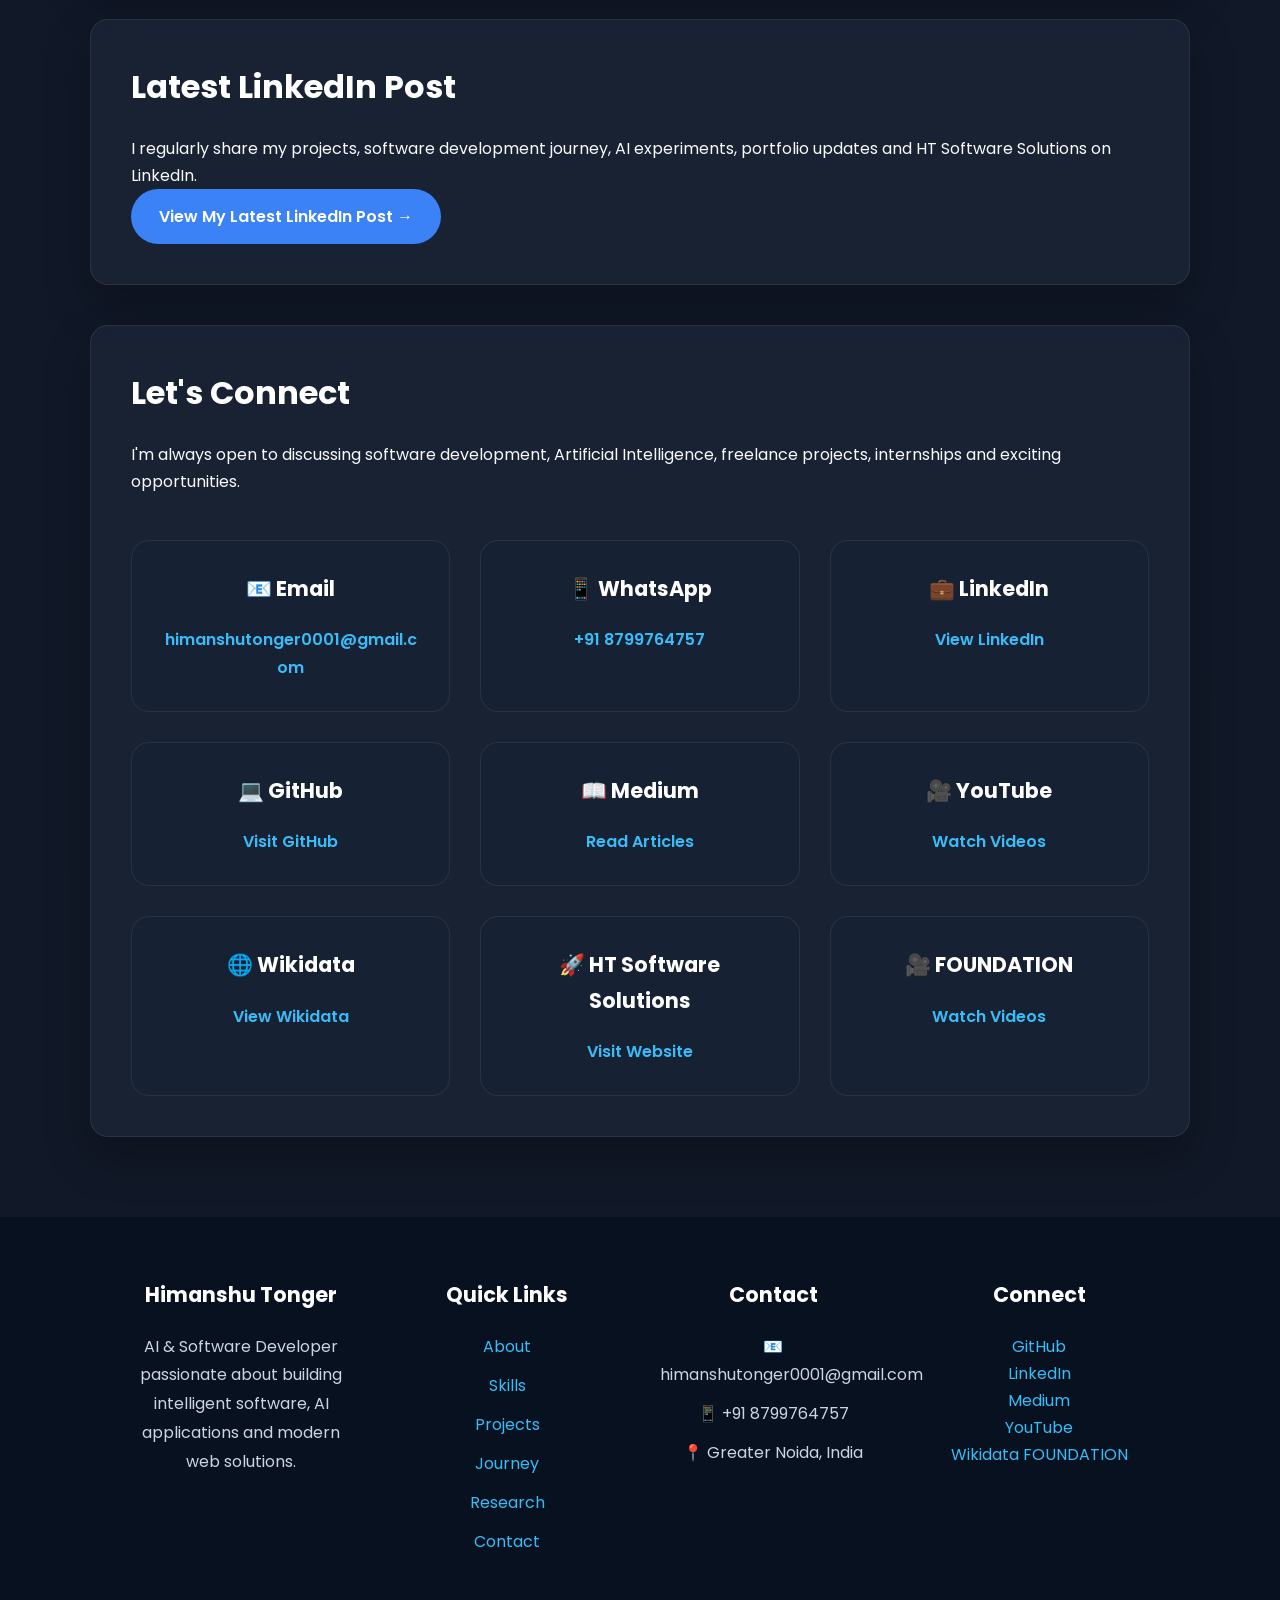
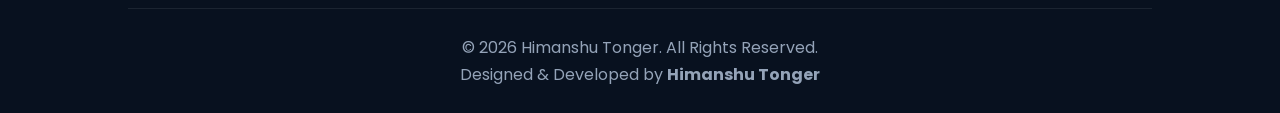
==== commit 5e6022eb: "Update index.html" ====
--- a/index.html
+++ b/index.html
@@ -1175,6 +1175,18 @@
             </a>
 
         </div>
+         <div class="contact-card">
+
+            <h3>🎥 FOUNDATION</h3>
+
+            <a href="https://00001himanshu.github.io/Roop-Singh-Foundation/"
+               target="_blank">
+
+                Watch Videos
+
+            </a>
+
+        </div>
 
     </div>
 
@@ -1251,6 +1263,7 @@
             <a href="https://www.youtube.com/@HIMANSHU_TONGER_1" target="_blank">YouTube</a><br>
 
             <a href="https://www.wikidata.org/wiki/Q140650287" target="_blank">Wikidata</a>
+            
             <a href="https://00001himanshu.github.io/Roop-Singh-Foundation/" target="_blank"> FOUNDATION</a>
 
         </div>
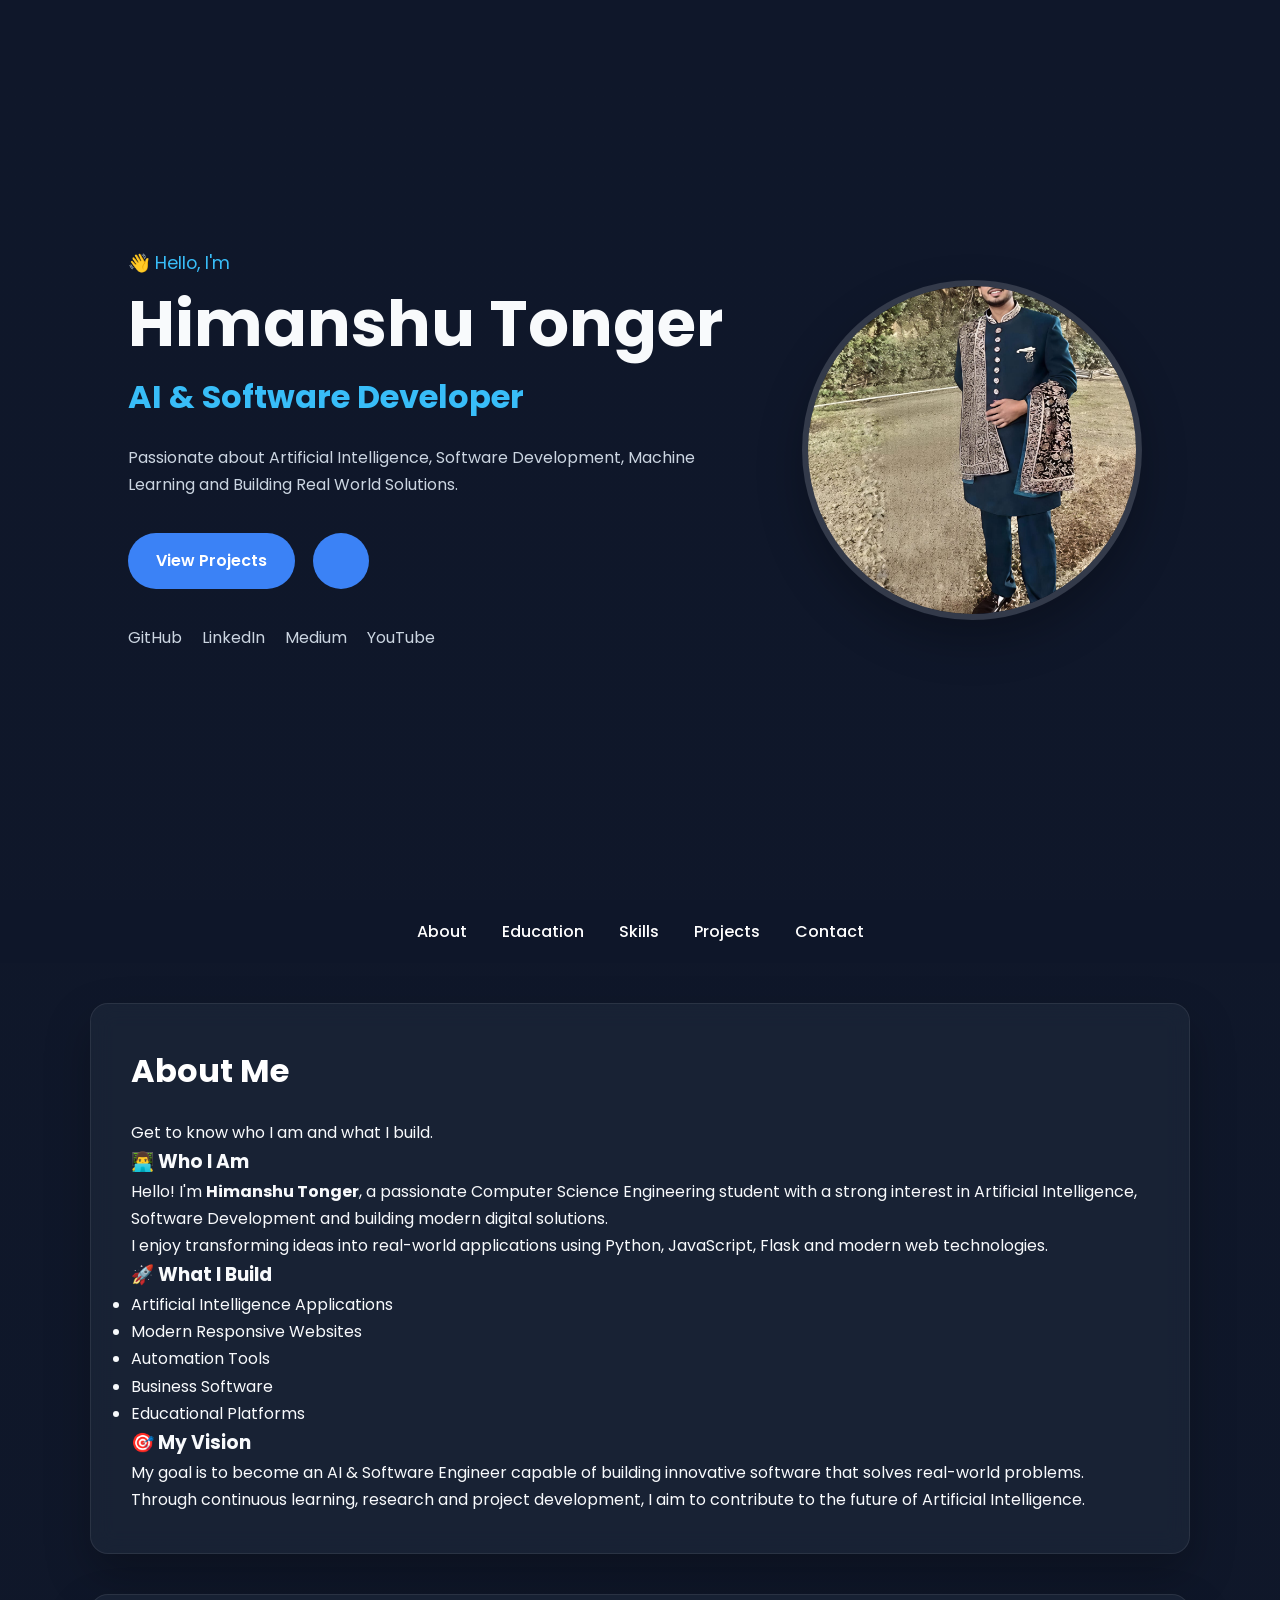
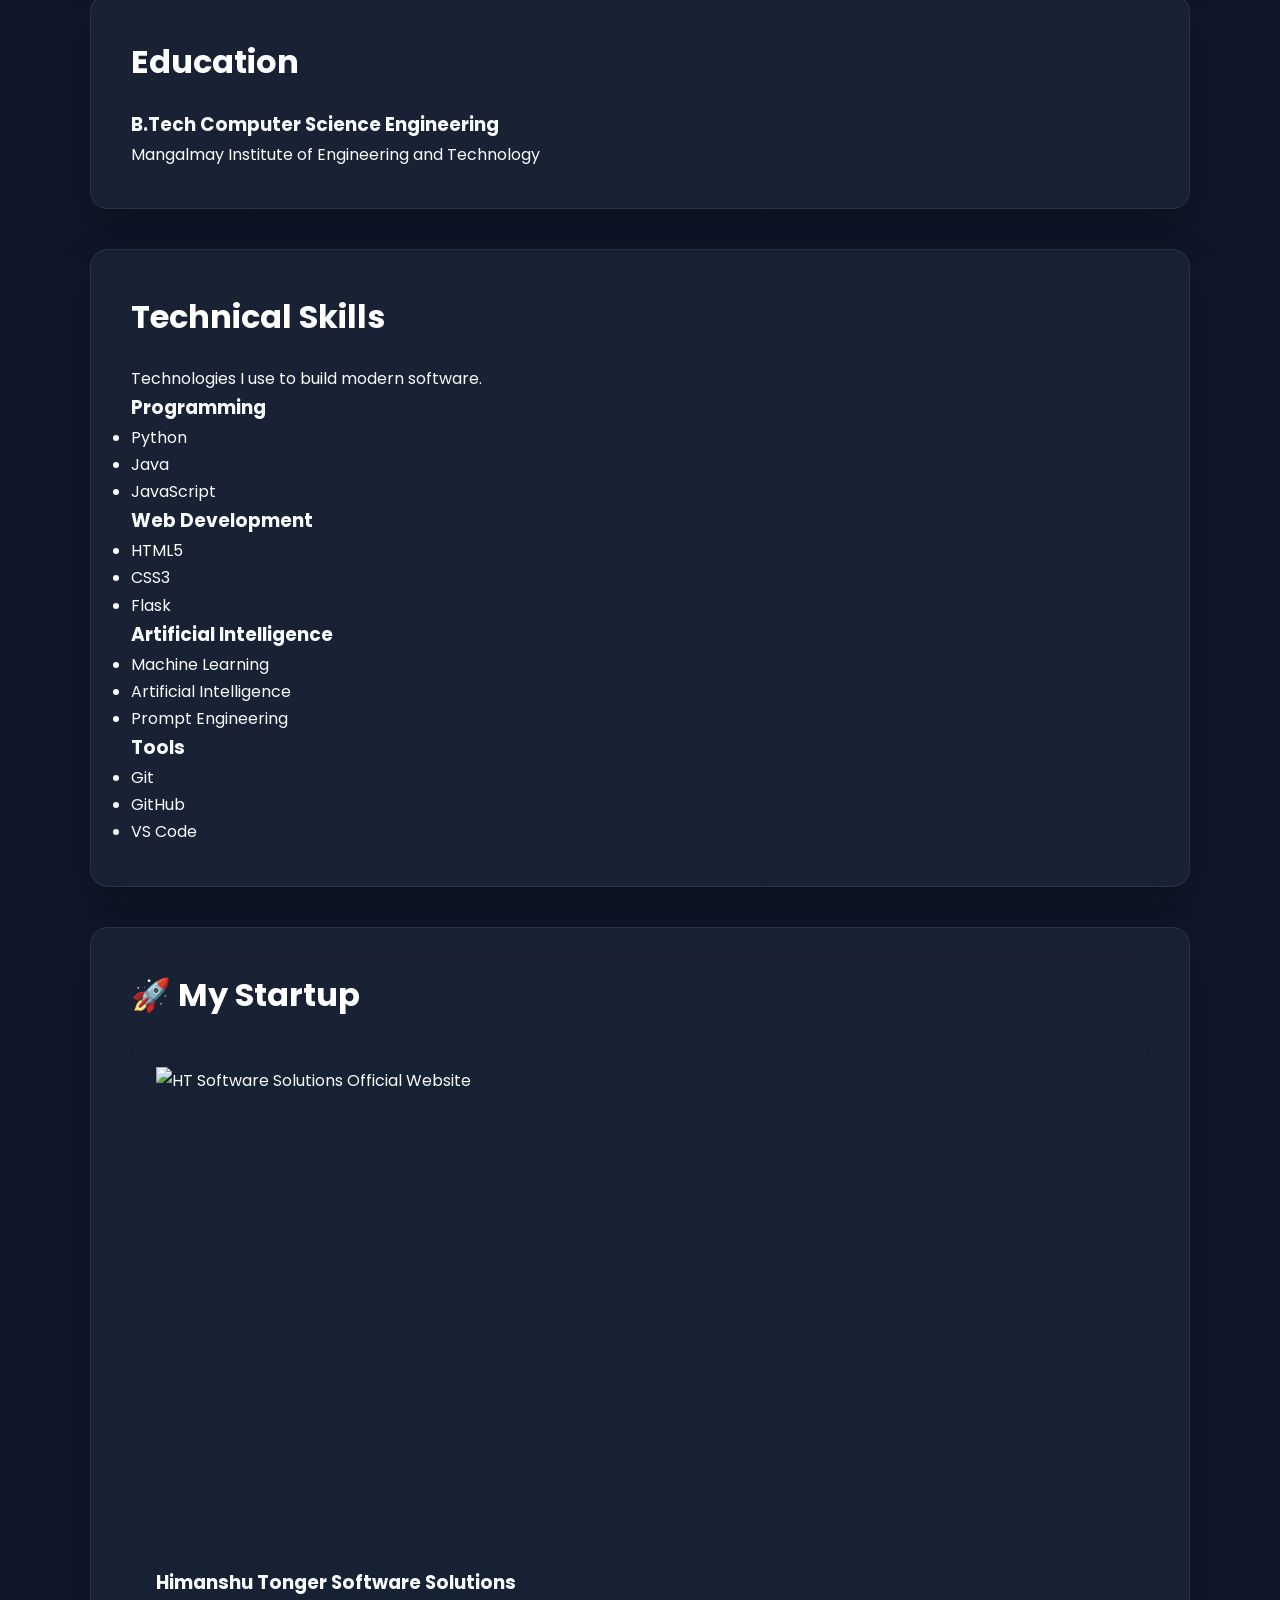
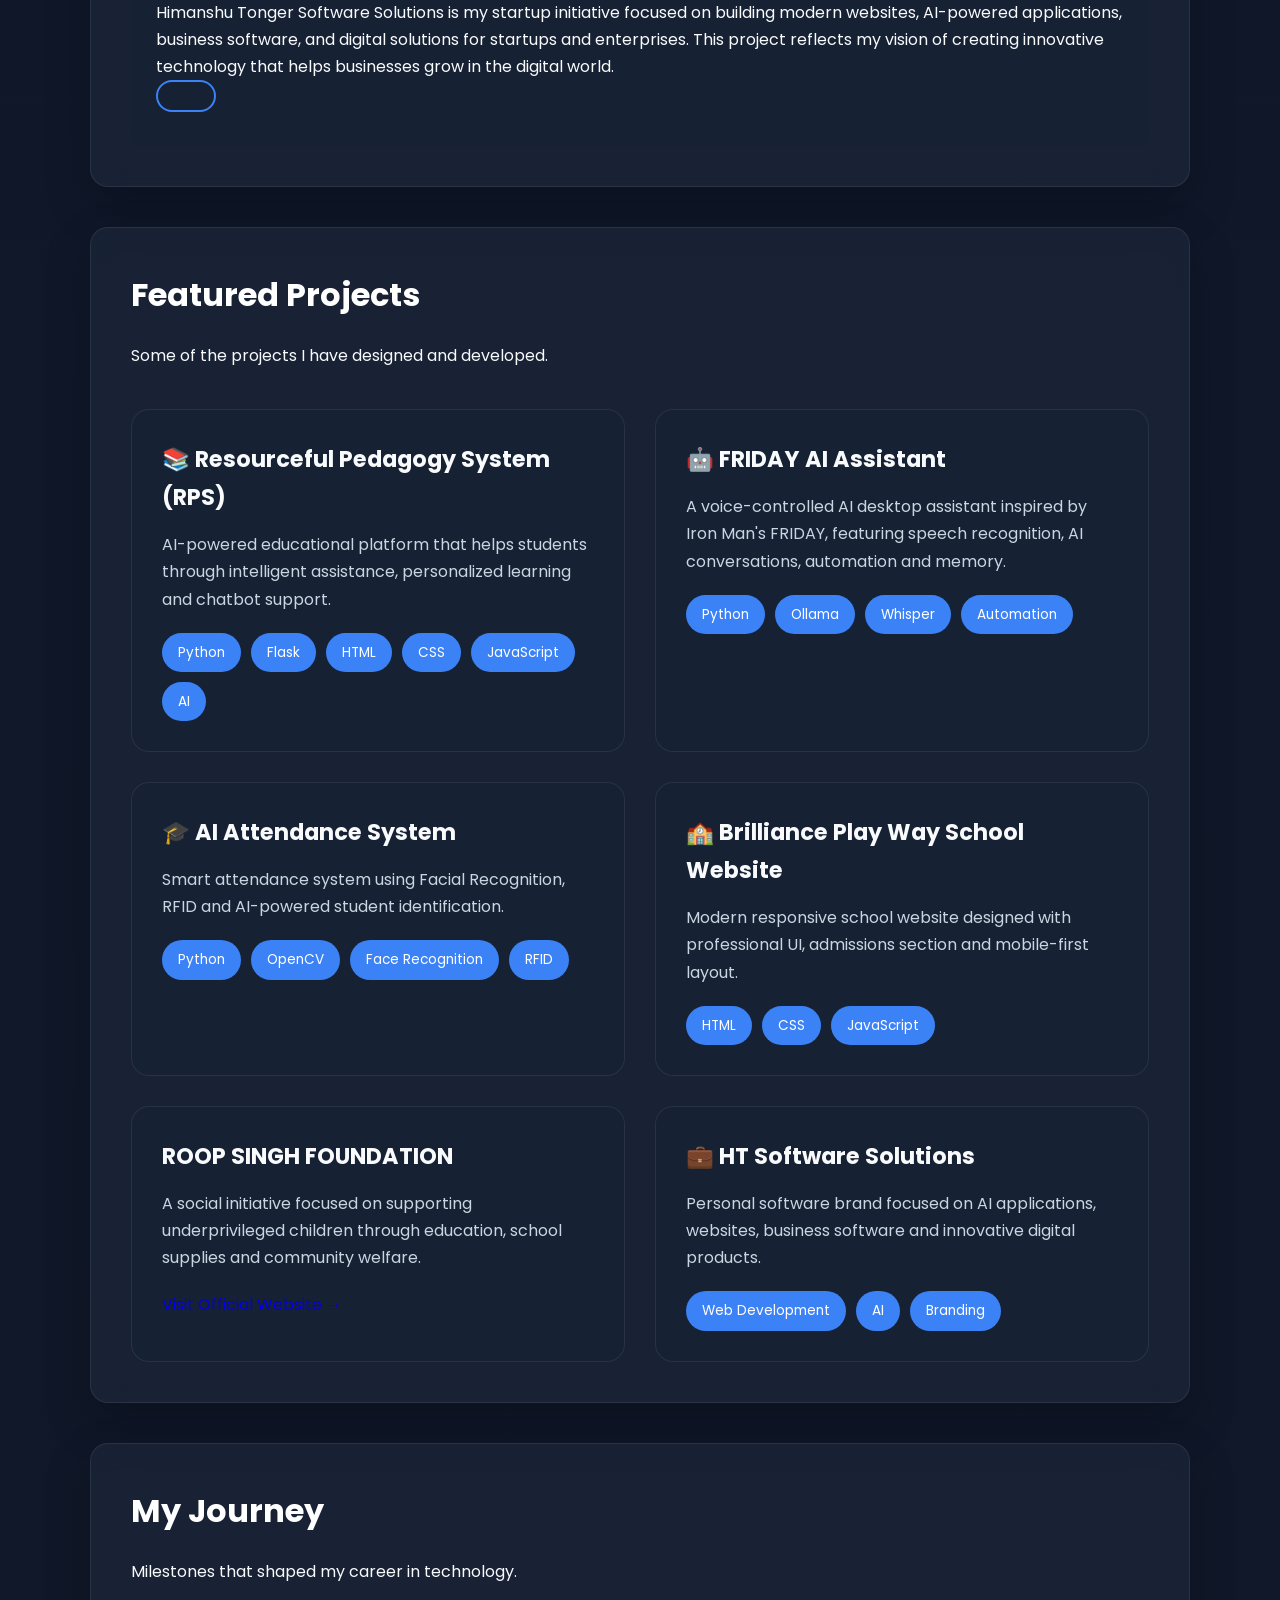
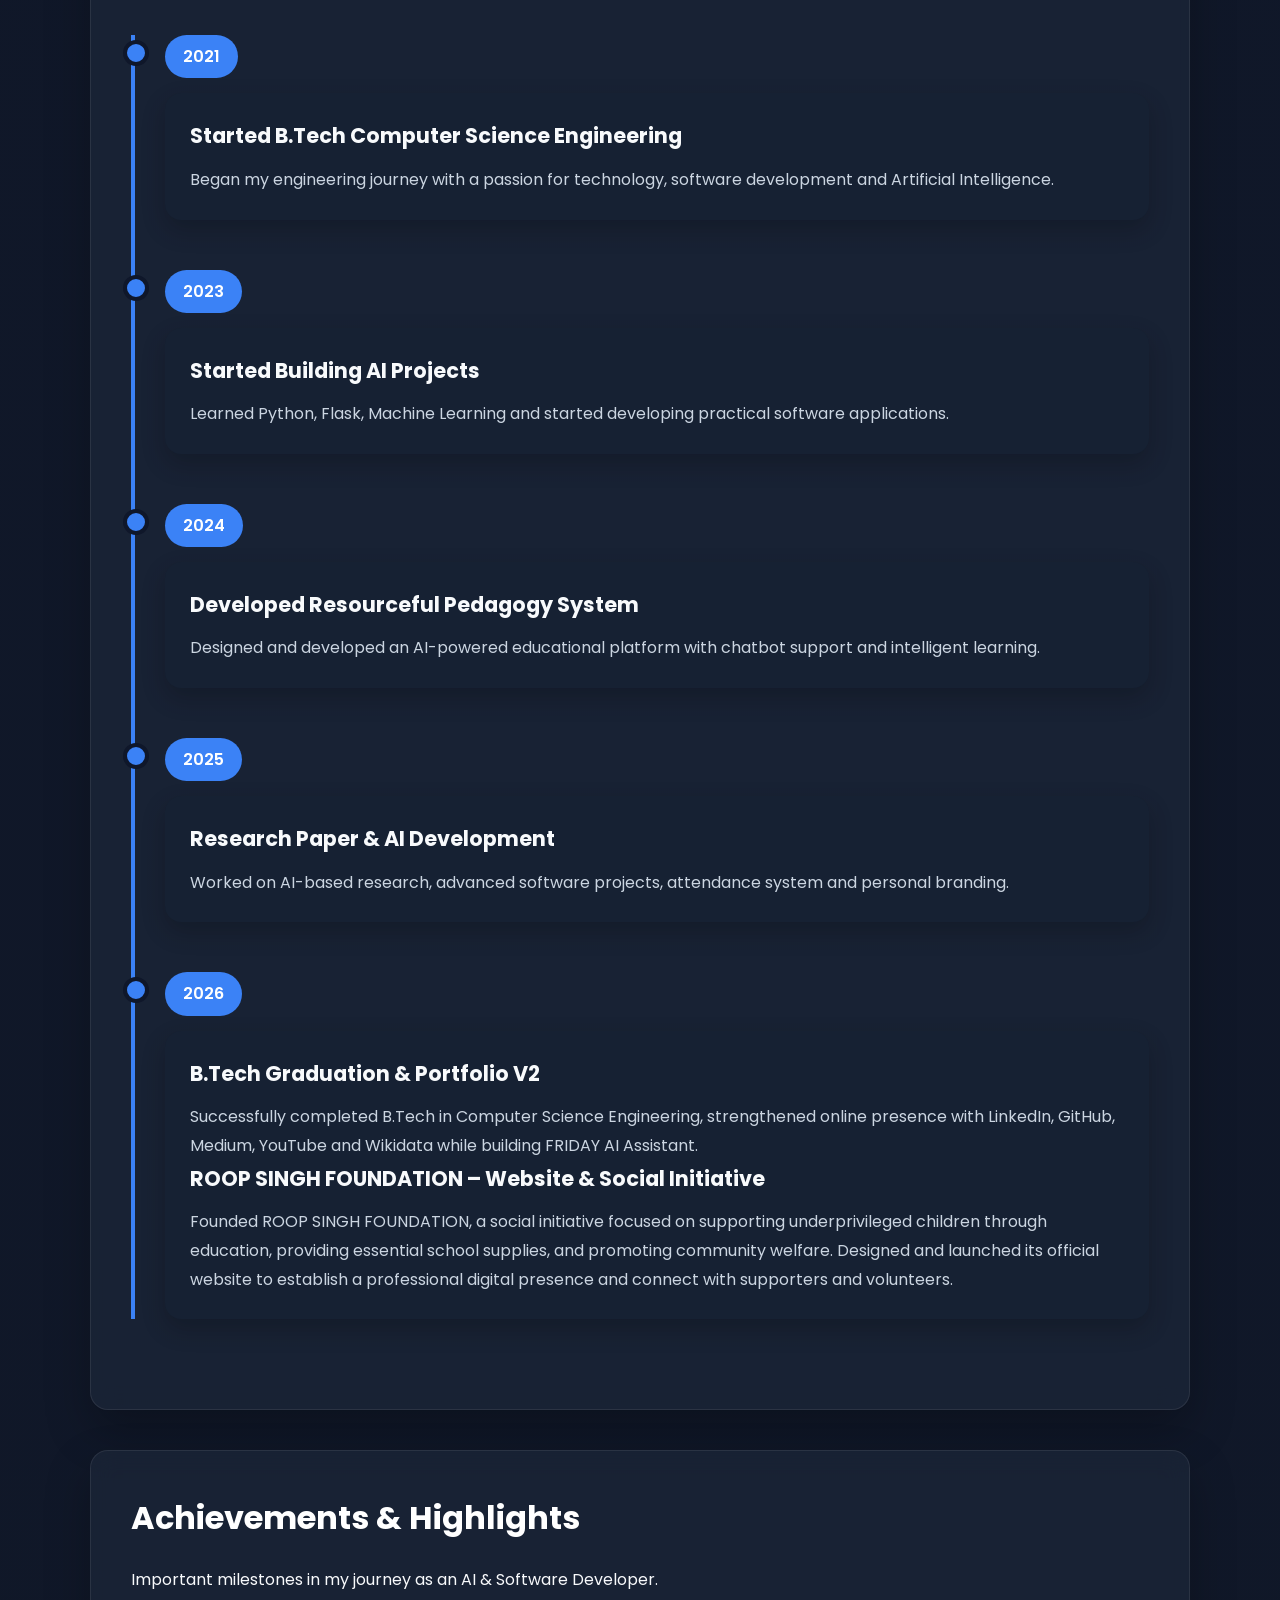
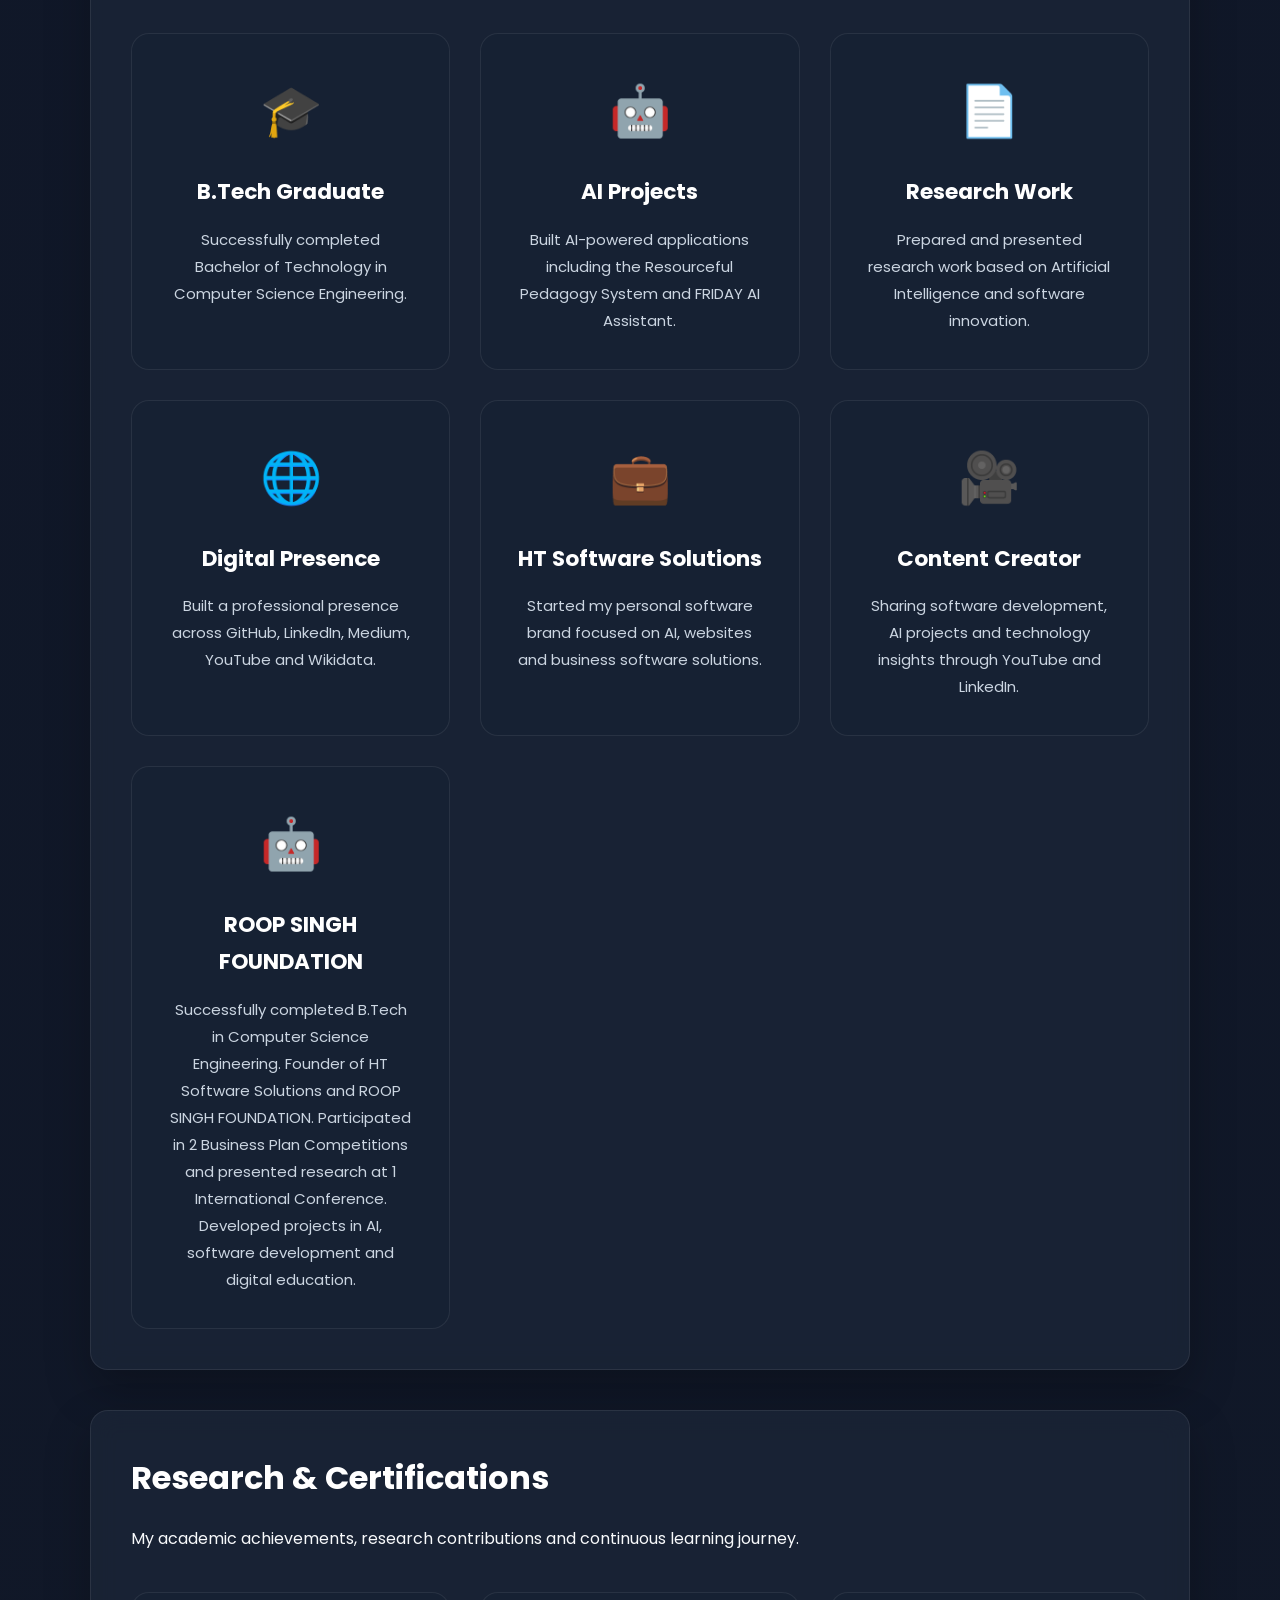
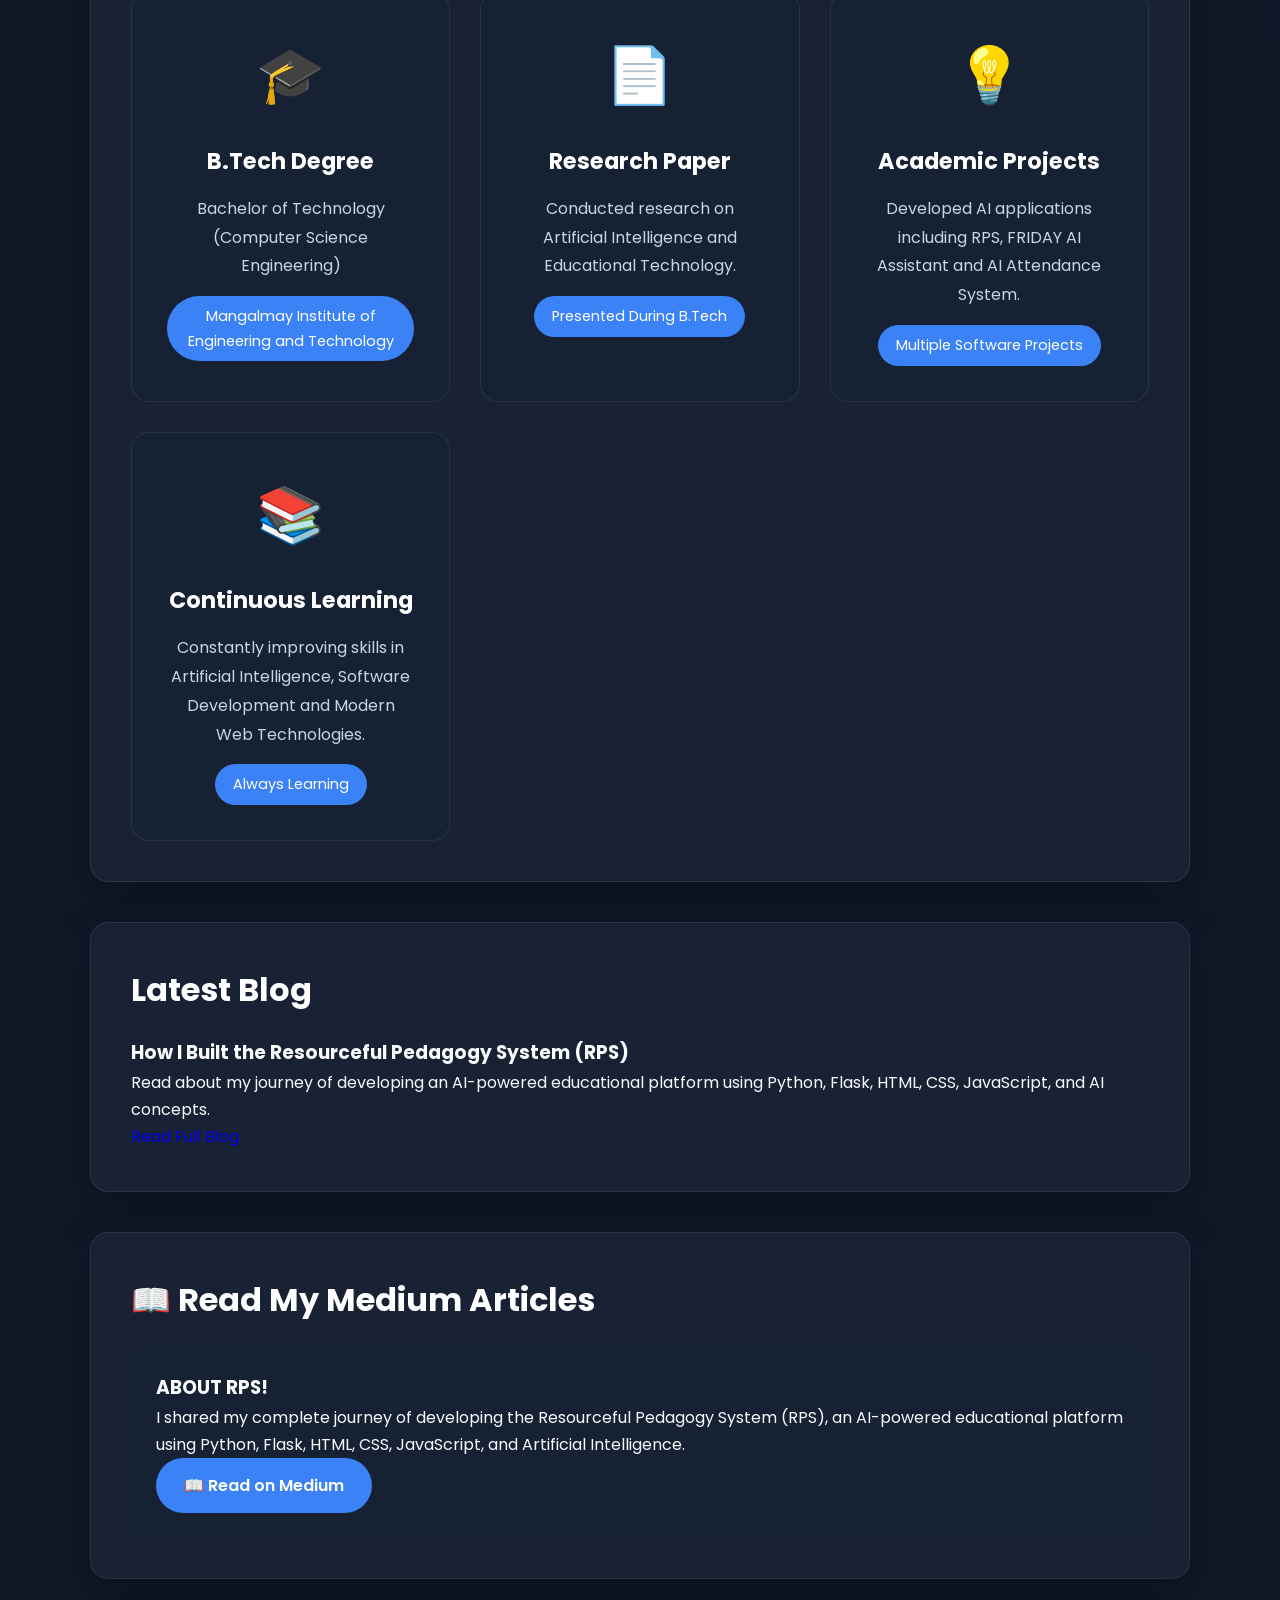
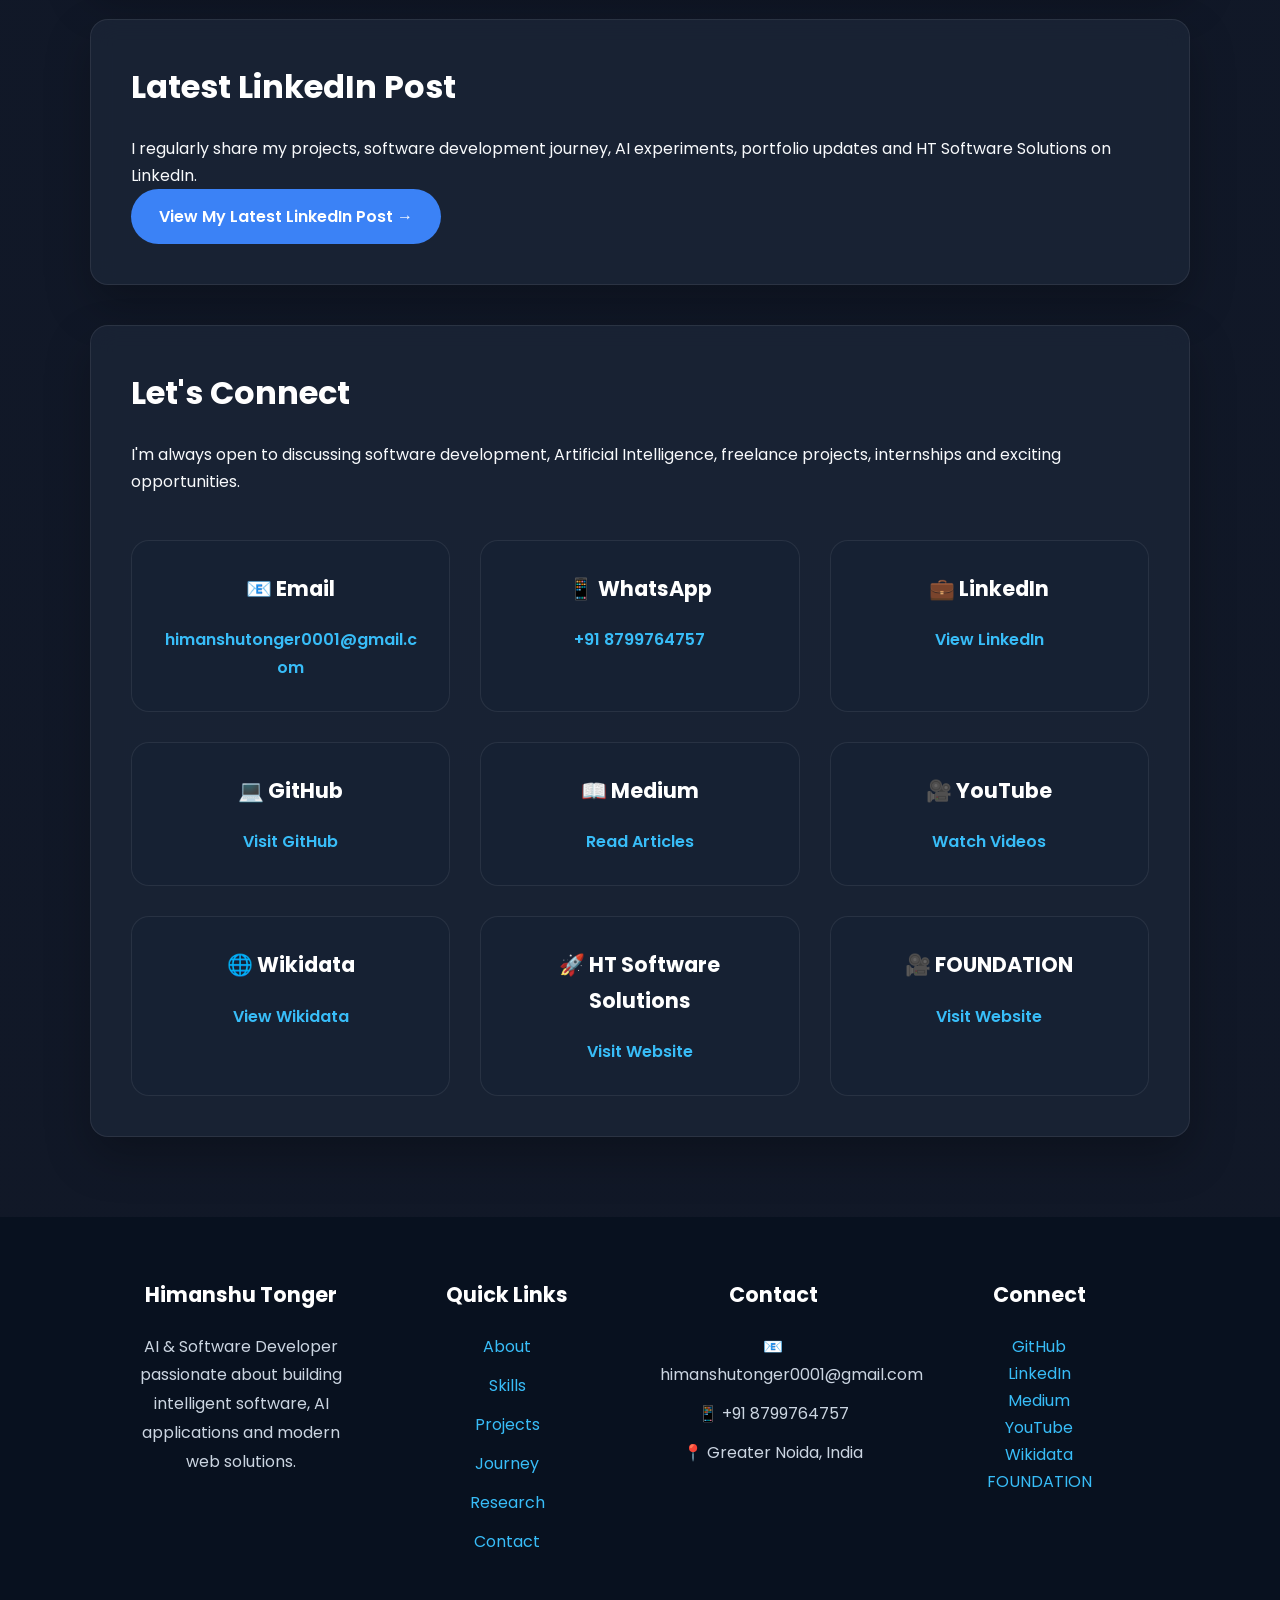
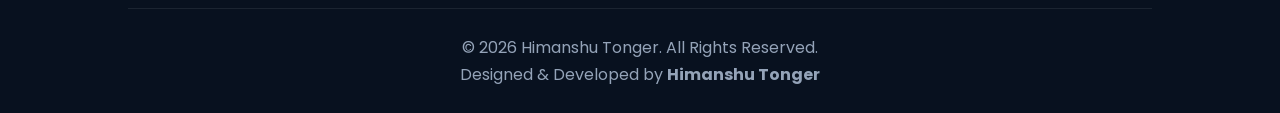
==== commit fe6440dd: "Update index.html" ====
--- a/index.html
+++ b/index.html
@@ -1182,7 +1182,7 @@
             <a href="https://00001himanshu.github.io/Roop-Singh-Foundation/"
                target="_blank">
 
-                Watch Videos
+                Visit Website
 
             </a>
 
@@ -1262,7 +1262,7 @@
 
             <a href="https://www.youtube.com/@HIMANSHU_TONGER_1" target="_blank">YouTube</a><br>
 
-            <a href="https://www.wikidata.org/wiki/Q140650287" target="_blank">Wikidata</a>
+            <a href="https://www.wikidata.org/wiki/Q140650287" target="_blank">Wikidata</a><br>
             
             <a href="https://00001himanshu.github.io/Roop-Singh-Foundation/" target="_blank"> FOUNDATION</a>
 
